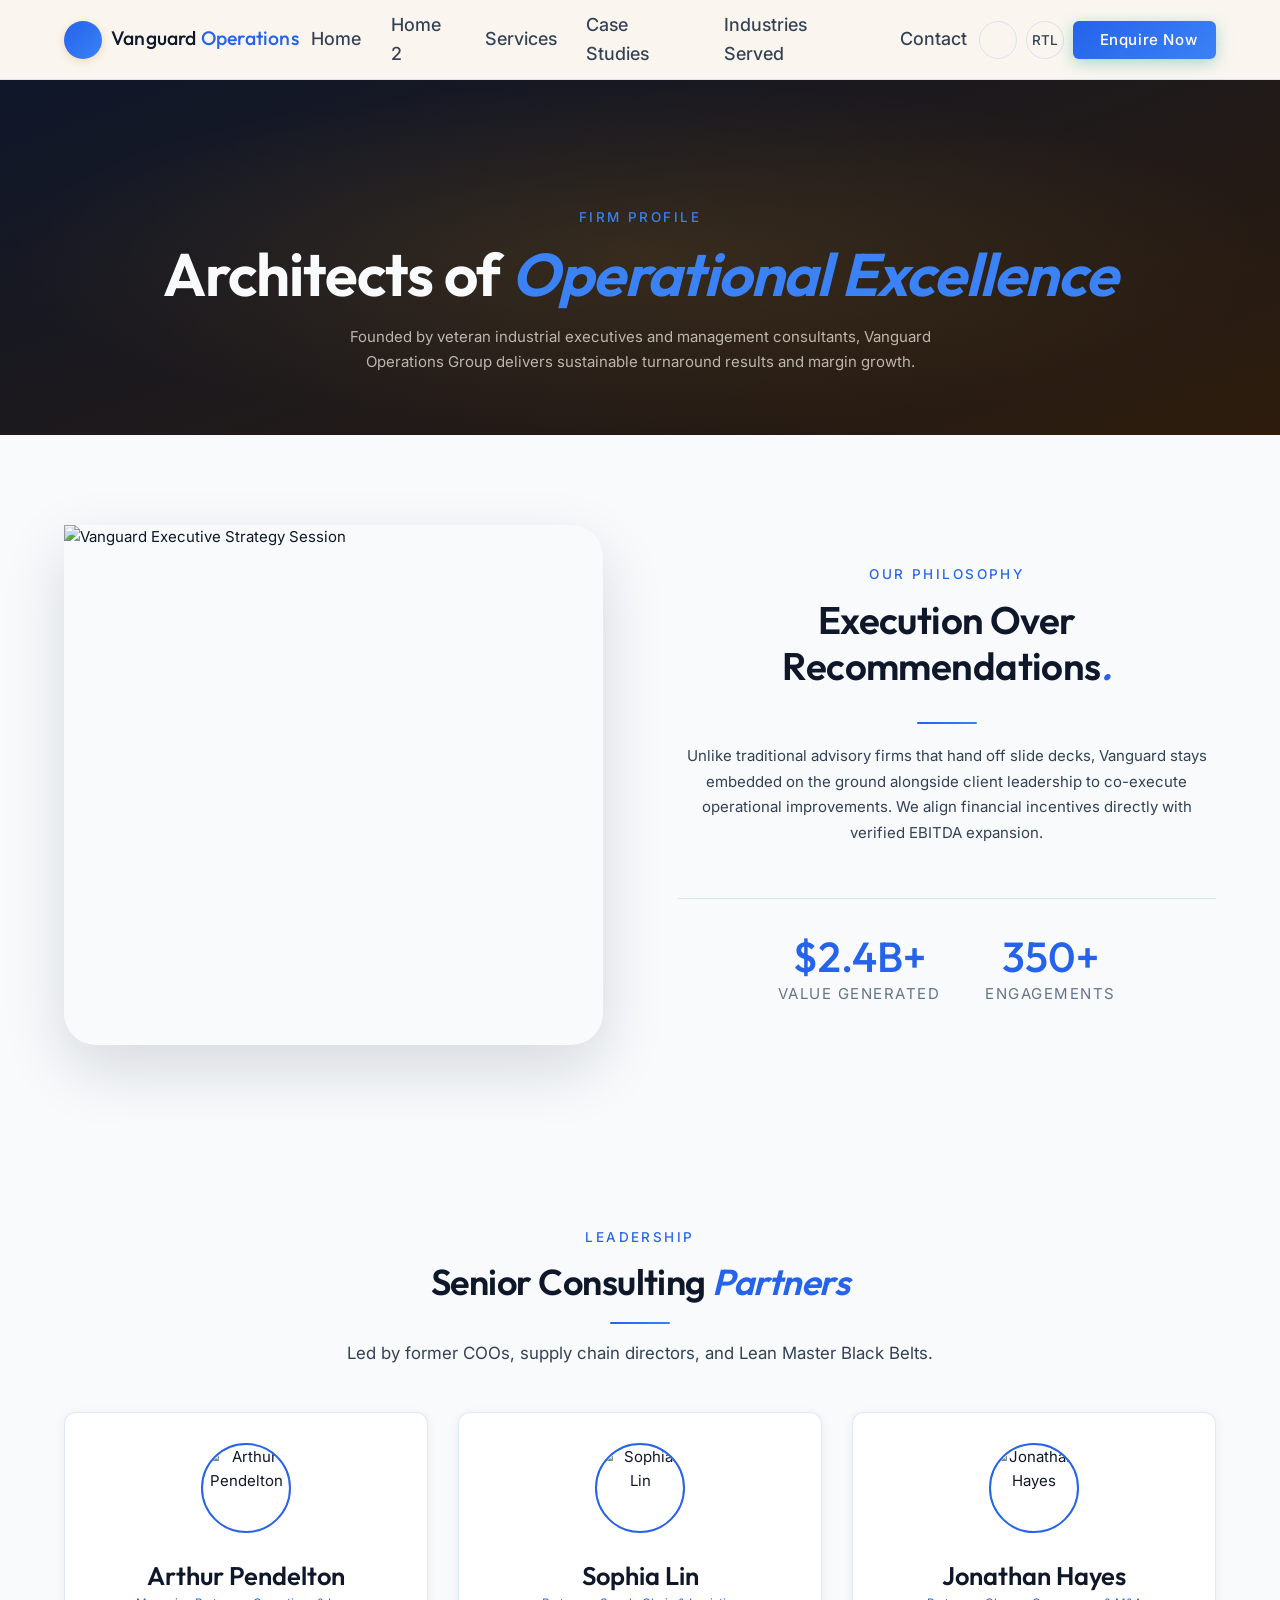
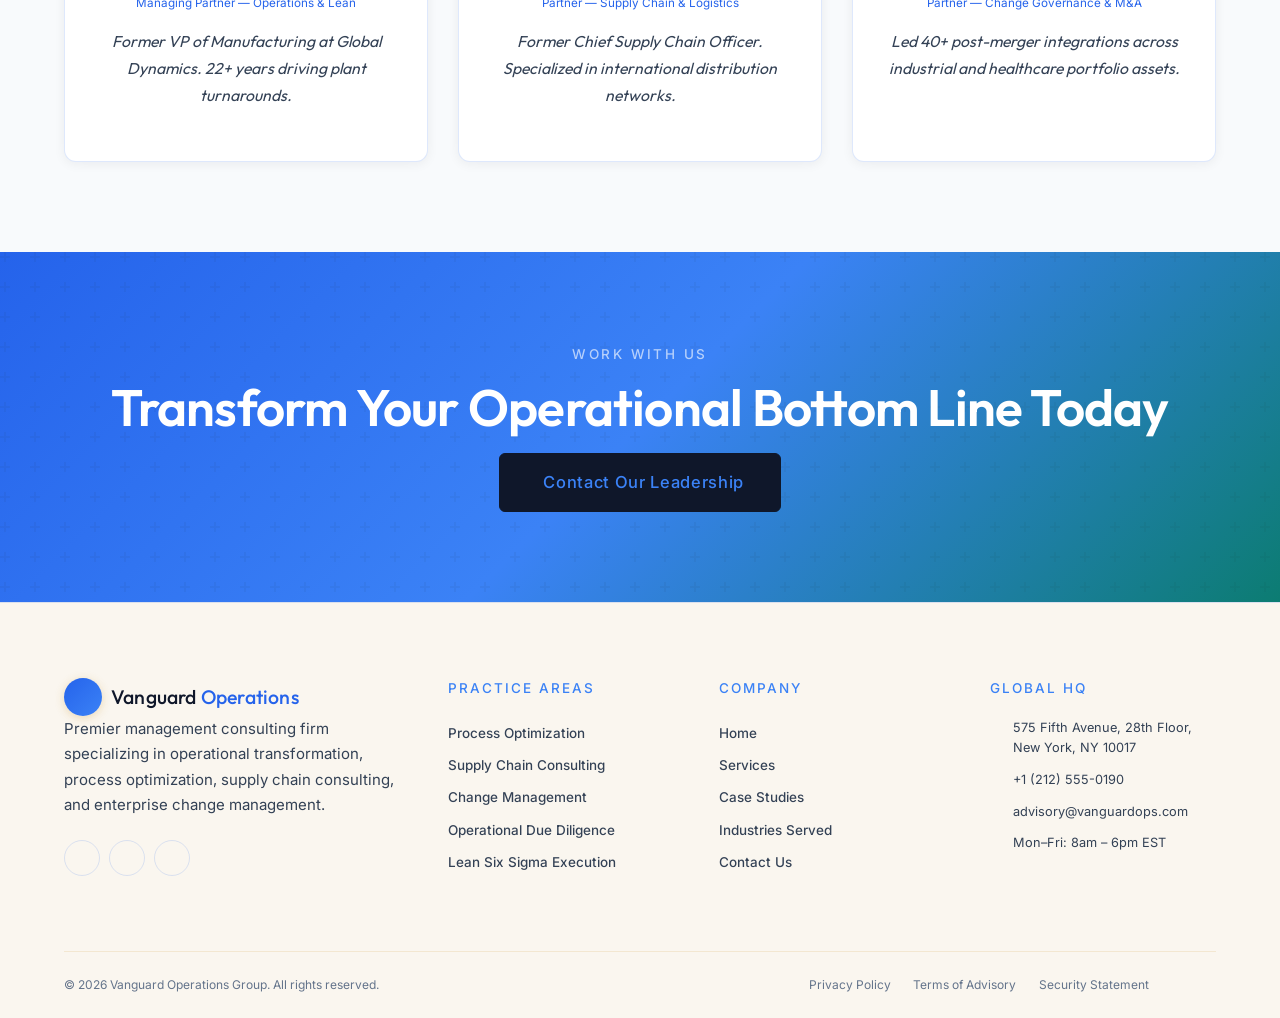
==== pages/about.html @ e8872452 "Initial commit" ====
<!DOCTYPE html>
<html lang="en" data-theme="light" dir="ltr">
<head>
  <meta charset="UTF-8" />
  <meta name="viewport" content="width=device-width, initial-scale=1.0" />
  <title>About Us — Vanguard Operations Group</title>
  <link rel="icon" href="../assets/images/favicon.svg" type="image/svg+xml" />
  <link rel="icon" href="../assets/images/favicon.png" type="image/png" />

  <link rel="apple-touch-icon" href="../assets/images/favicon.png" />
  
  <meta name="description" content="Learn about Vanguard Operations Group, our leadership, transformation methodology, and commitment to operational excellence." />
  <link rel="stylesheet" href="../assets/css/style.css" />
  <link rel="stylesheet" href="../assets/css/dark-mode.css" />
  <link rel="stylesheet" href="../assets/css/rtl.css" />
  <link rel="stylesheet" href="https://cdnjs.cloudflare.com/ajax/libs/remixicon/4.2.0/remixicon.min.css" />
</head>
<body>

<header class="header">
  <div class="header-inner">
    <a href="../index.html" class="brand">
      <div class="brand-logo"><i class="ri-line-chart-line"></i></div>
      <div><span class="brand-name">Vanguard <span>Operations</span></span></div>
    </a>
    <nav class="nav-desktop">
      <a href="../index.html" class="nav-link">Home</a>
      <a href="home2.html" class="nav-link">Home 2</a>
      <a href="services.html" class="nav-link">Services</a>
      <a href="case-studies.html" class="nav-link">Case Studies</a>
      <a href="industries.html" class="nav-link">Industries Served</a>
      <a href="contact.html" class="nav-link">Contact</a>
    </nav>
    <div class="header-actions">
      <button class="icon-btn theme-toggle"><i class="ri-moon-line"></i></button>
      <button class="icon-btn rtl-toggle" aria-label="Toggle RTL" title="Toggle Direction">RTL</button>
      <a href="enquire.html" class="btn btn-primary btn-sm"><i class="ri-mail-send-line"></i> Enquire Now</a>
      <button class="hamburger"><span></span><span></span><span></span></button>
    </div>
  </div>
</header>
<div class="mobile-menu">
  <a href="../index.html" class="mobile-nav-link">Home</a>
  <a href="home2.html" class="mobile-nav-link">Home 2</a>
  <a href="services.html" class="mobile-nav-link">Services</a>
  <a href="case-studies.html" class="mobile-nav-link">Case Studies</a>
  <a href="industries.html" class="mobile-nav-link">Industries Served</a>
  <a href="contact.html" class="mobile-nav-link">Contact</a>
  <div class="mobile-actions">
    <button class="icon-btn theme-toggle" aria-label="Theme"><i class="ri-moon-line"></i></button>
    <button class="icon-btn rtl-toggle" aria-label="RTL">RTL</button>
    <a href="enquire.html" class="btn btn-primary btn-sm"><i class="ri-mail-send-line"></i> Enquire Now</a>
  </div>
</div>

<main>

  <!-- Hero -->
  <section class="page-hero" style="padding-top:calc(var(--header-h) + 3rem)">
    <div class="container">
      <span class="section-label" style="color:var(--gold-light)">Firm Profile</span>
      <h1>Architects of <em style="font-style:italic;color:var(--gold-light)">Operational Excellence</em></h1>
      <p>Founded by veteran industrial executives and management consultants, Vanguard Operations Group delivers sustainable turnaround results and margin growth.</p>
    </div>
  </section>

  <!-- ── SECTION 1: Firm Origin & Mission ── -->
  <section class="section reveal">
    <div class="container">
      <div class="about-grid">
        <div class="about-img-wrap">
          <img src="https://images.unsplash.com/photo-1517245386807-bb43f82c33c4?auto=format&fit=crop&w=1000&q=80"
               alt="Vanguard Executive Strategy Session" class="about-img-main" loading="lazy" />
        </div>
        <div>
          <span class="section-label">Our Philosophy</span>
          <h2 style="font-family:var(--font-display);font-size:clamp(1.8rem,3vw,3rem);margin-bottom:1rem">Execution Over Recommendations<em style="font-style:italic;color:var(--gold)">.</em></h2>
          <div class="divider-gold" style="margin:0 0 1.5rem 0"></div>
          <p style="margin-bottom:1.5rem">
            Unlike traditional advisory firms that hand off slide decks, Vanguard stays embedded on the ground alongside client leadership to co-execute operational improvements. We align financial incentives directly with verified EBITDA expansion.
          </p>
          <div class="hero-stats" style="margin-top:2rem">
            <div>
              <span class="hero-stat-num">$2.4B+</span>
              <span class="hero-stat-label">Value Generated</span>
            </div>
            <div>
              <span class="hero-stat-num">350+</span>
              <span class="hero-stat-label">Engagements</span>
            </div>
          </div>
        </div>
      </div>
    </div>
  </section>

  <!-- ── SECTION 2: Practice Leadership ── -->
  <section class="features-section reveal">
    <div class="container">
      <div class="section-header">
        <span class="section-label">Leadership</span>
        <h2 class="section-title">Senior Consulting <em style="font-style:italic;color:var(--gold)">Partners</em></h2>
        <div class="divider-gold"></div>
        <p class="section-subtitle">Led by former COOs, supply chain directors, and Lean Master Black Belts.</p>
      </div>
      <div class="testimonials-grid">
        <div class="testimonial-card reveal reveal-delay-1">
          <img src="https://images.unsplash.com/photo-1560250097-0b93528c311a?w=200&h=200&fit=crop" alt="Arthur Pendelton" class="testimonial-avatar" style="width:90px;height:90px" />
          <h3 style="margin-top:1rem">Arthur Pendelton</h3>
          <span class="testimonial-role" style="color:var(--gold)">Managing Partner — Operations & Lean</span>
          <p class="testimonial-text" style="margin-top:1rem">Former VP of Manufacturing at Global Dynamics. 22+ years driving plant turnarounds.</p>
        </div>
        <div class="testimonial-card reveal reveal-delay-2">
          <img src="https://images.unsplash.com/photo-1573496359142-b8d87734a5a2?w=200&h=200&fit=crop" alt="Sophia Lin" class="testimonial-avatar" style="width:90px;height:90px" />
          <h3 style="margin-top:1rem">Sophia Lin</h3>
          <span class="testimonial-role" style="color:var(--gold)">Partner — Supply Chain & Logistics</span>
          <p class="testimonial-text" style="margin-top:1rem">Former Chief Supply Chain Officer. Specialized in international distribution networks.</p>
        </div>
        <div class="testimonial-card reveal reveal-delay-3">
          <img src="https://images.unsplash.com/photo-1519085360753-af0119f7cbe7?w=200&h=200&fit=crop" alt="Jonathan Hayes" class="testimonial-avatar" style="width:90px;height:90px" />
          <h3 style="margin-top:1rem">Jonathan Hayes</h3>
          <span class="testimonial-role" style="color:var(--gold)">Partner — Change Governance & M&A</span>
          <p class="testimonial-text" style="margin-top:1rem">Led 40+ post-merger integrations across industrial and healthcare portfolio assets.</p>
        </div>
      </div>
    </div>
  </section>

  <!-- ── SECTION 3: CTA ── -->
  <section class="cta-section reveal">
    <div class="container">
      <span class="section-label" style="opacity:0.8">Work With Us</span>
      <h2>Transform Your Operational Bottom Line Today</h2>
      <div class="cta-btns">
        <a href="contact.html" class="btn btn-dark btn-lg"><i class="ri-mail-send-line"></i> Contact Our Leadership</a>
      </div>
    </div>
  </section>

</main>

<!-- Footer -->
<footer class="footer">
  <div class="container">
    <div class="footer-grid">
      <div class="footer-brand">
        <a href="../index.html" class="brand">
          <div class="brand-logo"><i class="ri-line-chart-line"></i></div>
          <div class="brand-name">Vanguard <span>Operations</span></div>
        </a>
        <p class="footer-desc">Premier management consulting firm specializing in operational transformation, process optimization, supply chain consulting, and enterprise change management.</p>
        <div class="footer-socials">
          <a href="#" class="footer-social" aria-label="LinkedIn"><i class="ri-linkedin-line"></i></a>
          <a href="#" class="footer-social" aria-label="Twitter"><i class="ri-twitter-x-line"></i></a>
          <a href="#" class="footer-social" aria-label="YouTube"><i class="ri-youtube-line"></i></a>
        </div>
      </div>
      <div class="footer-col">
        <div class="footer-title">Practice Areas</div>
        <div class="footer-links">
          <a href="services.html" class="footer-link">Process Optimization</a>
          <a href="services.html" class="footer-link">Supply Chain Consulting</a>
          <a href="services.html" class="footer-link">Change Management</a>
          <a href="services.html" class="footer-link">Operational Due Diligence</a>
          <a href="services.html" class="footer-link">Lean Six Sigma Execution</a>
        </div>
      </div>
      <div class="footer-col">
        <div class="footer-title">Company</div>
        <div class="footer-links">
          <a href="../index.html" class="footer-link">Home</a>
          <a href="services.html" class="footer-link">Services</a>
          <a href="case-studies.html" class="footer-link">Case Studies</a>
          <a href="industries.html" class="footer-link">Industries Served</a>
          <a href="contact.html" class="footer-link">Contact Us</a>
        </div>
      </div>
      <div class="footer-col">
        <div class="footer-title">Global HQ</div>
        <div class="footer-links">
          <div class="footer-contact-item"><i class="ri-map-pin-line"></i><span>575 Fifth Avenue, 28th Floor, New York, NY 10017</span></div>
          <div class="footer-contact-item"><i class="ri-phone-line"></i><span>+1 (212) 555-0190</span></div>
          <div class="footer-contact-item"><i class="ri-mail-line"></i><span>advisory@vanguardops.com</span></div>
          <div class="footer-contact-item"><i class="ri-time-line"></i><span>Mon–Fri: 8am – 6pm EST</span></div>
        </div>
      </div>
    </div>
    <div class="footer-bottom">
      <p>© 2026 Vanguard Operations Group. All rights reserved.</p>
      <div class="footer-bottom-links">
        <a href="#">Privacy Policy</a>
        <a href="#">Terms of Advisory</a>
        <a href="#">Security Statement</a>
      </div>
    </div>
  </div>
</footer>

<script src="../assets/js/main.js"></script>
</body>
</html>
---- assets/css/style.css ----
/* ============================================================
   VANGUARD OPERATIONS GROUP — Executive Operations Stylesheet
   Color Palette: Executive Slate Navy | Corporate Cobalt Blue | Crisp Off-White
   ============================================================ */

@import url('https://fonts.googleapis.com/css2?family=Inter:wght@100..900&family=Outfit:wght@100..900&display=swap');

/* ── CSS Variables ─────────────────────────────────────── */
:root {
  --espresso: #0F172A;
  /* Executive dark slate navy */
  --gold: #2563EB;
  /* Sharp corporate cobalt blue */
  --gold-light: #3B82F6;
  /* Vibrant electric sapphire */
  --gold-pale: #EFF6FF;
  /* Crisp ice blue tint */
  --ivory: #F8FAFC;
  /* Premium executive off-white */
  --ivory-dark: #F1F5F9;
  /* Soft light slate-grey */
  --ivory-mid: #E2E8F0;
  /* Medium slate border tint */
  --text-primary: #0F172A;
  /* Deep executive slate dark */
  --text-secondary: #334155;
  /* Slate charcoal body text */
  --text-muted: #64748B;
  /* Muted slate-grey */
  --bg-primary: #F8FAFC;
  /* Premium crisp light background */
  --bg-secondary: #F1F5F9;
  /* Soft executive light background */
  --bg-card: #FFFFFF;
  --border: rgba(37, 99, 235, 0.15);
  --shadow-sm: 0 2px 12px rgba(15, 23, 42, 0.06);
  --shadow-md: 0 8px 32px rgba(15, 23, 42, 0.10);
  --shadow-lg: 0 24px 64px rgba(15, 23, 42, 0.14);
  --shadow-gold: 0 8px 32px rgba(37, 99, 235, 0.22);
  --radius-sm: 6px;
  --radius-md: 12px;
  --radius-lg: 20px;
  --radius-xl: 32px;
  --font-display: 'Outfit', sans-serif;
  --font-body: 'Inter', sans-serif;
  --font-accent: 'Outfit', sans-serif;
  --transition: all 0.35s cubic-bezier(0.25, 0.46, 0.45, 0.94);
  --transition-fast: all 0.2s ease;
  --header-h: 80px;
  --section-pad: 100px;
  --container: 1280px;
}

/* ── Reset ──────────────────────────────────────────────── */
*,
*::before,
*::after {
  box-sizing: border-box;
  margin: 0;
  padding: 0;
}

html {
  scroll-behavior: smooth;
  font-size: 16px;
}

body {
  font-family: var(--font-body);
  background: var(--bg-primary);
  color: var(--text-primary);
  line-height: 1.6;
  overflow-x: hidden;
  transition: background 0.4s ease, color 0.4s ease;
}

img {
  max-width: 100%;
  height: auto;
  display: block;
}

a {
  text-decoration: none;
  color: inherit;
}

ul {
  list-style: none;
}

button {
  cursor: pointer;
  border: none;
  background: none;
  font-family: var(--font-body);
}

input,
textarea,
select {
  font-family: var(--font-body);
}

/* ── Scrollbar ──────────────────────────────────────────── */
::-webkit-scrollbar {
  width: 6px;
}

::-webkit-scrollbar-track {
  background: var(--bg-secondary);
}

::-webkit-scrollbar-thumb {
  background: var(--gold);
  border-radius: 3px;
}

/* ── Container ──────────────────────────────────────────── */
.container {
  width: 90%;
  max-width: var(--container);
  margin: 0 auto;
}

.container--sm {
  max-width: 860px;
}

.container--xs {
  max-width: 640px;
}

/* ── Typography ─────────────────────────────────────────── */
h1,
h2,
h3,
h4,
h5,
h6 {
  font-family: var(--font-display);
  line-height: 1.2;
  color: var(--text-primary);
}

h1 {
  font-size: clamp(4.5rem, 8vw, 6rem);
  font-weight: 580;
  letter-spacing: -0.02em;
}

h2 {
  font-size: clamp(3rem, 6vw, 4.5rem);
  font-weight: 540;
  letter-spacing: -0.01em;
}

h3 {
  font-size: clamp(2rem, 4vw, 3rem);
  font-weight: 520;
}

h4,
h5,
h6 {
  font-size: clamp(1.5rem, 3vw, 2rem);
  font-weight: 500;
}

p {
  font-size: clamp(0.9rem, 2vw, 1.2rem);
  font-weight: 410;
  color: var(--text-secondary);
  line-height: 1.75;
}

strong,
b {
  font-weight: 500;
}

/* ── Section Headings ───────────────────────────────────── */
.section-label {
  display: inline-block;
  font-family: var(--font-body);
  font-size: clamp(0.9rem, 2vw, 1.2rem);
  font-weight: 480;
  letter-spacing: 0.2em;
  text-transform: uppercase;
  color: var(--gold);
  margin-bottom: 1rem;
}

.section-title {
  font-family: var(--font-display);
  font-weight: inherit;
  color: var(--text-primary);
  margin-bottom: 1.25rem;
  text-align: center;
}

.section-subtitle {
  font-family: var(--font-body);
  color: var(--text-secondary);
  font-size: clamp(1.1rem, 2.5vw, 1.5rem);
  font-weight: 480;
  max-width: 600px;
  margin: 0 auto 3rem;
  text-align: center;
  line-height: 1.8;
}

.section-header {
  text-align: center;
  margin-bottom: 3.5rem;
}

.divider-gold {
  width: 60px;
  height: 2px;
  background: linear-gradient(90deg, var(--gold), var(--gold-light));
  margin: 1.25rem auto;
  border-radius: 2px;
}

/* ── Buttons ─────────────────────────────────────────────── */
.btn {
  display: inline-flex;
  align-items: center;
  justify-content: center;
  gap: 0.5rem;
  padding: 0.85rem 2rem;
  border-radius: var(--radius-sm);
  font-family: var(--font-body);
  font-size: clamp(0.9rem, 2vw, 1.2rem);
  font-weight: 510;
  letter-spacing: 0.04em;
  transition: var(--transition);
  position: relative;
  overflow: hidden;
  white-space: nowrap;
}

.btn::before {
  content: '';
  position: absolute;
  inset: 0;
  background: rgba(255, 255, 255, 0.1);
  opacity: 0;
  transition: var(--transition-fast);
}

.btn:hover::before {
  opacity: 1;
}

.btn-primary {
  background: linear-gradient(135deg, var(--gold), var(--gold-light));
  color: #ffffff;
  box-shadow: 0 4px 16px rgba(13, 148, 136, 0.35);
}

.btn-primary:hover {
  transform: translateY(-2px);
  box-shadow: 0 8px 28px rgba(13, 148, 136, 0.45);
  color: #ffffff;
}

.btn-secondary {
  background: transparent;
  color: var(--text-primary);
  border: 1.5px solid var(--border);
}

.btn-secondary:hover {
  border-color: var(--gold);
  color: var(--gold);
  transform: translateY(-2px);
  background: rgba(200, 146, 42, 0.06);
}

.btn-outline-white {
  background: transparent;
  color: #fff;
  border: 1.5px solid rgba(255, 255, 255, 0.5);
}

.btn-outline-white:hover {
  background: rgba(255, 255, 255, 0.12);
  border-color: #fff;
  transform: translateY(-2px);
}

.btn-dark {
  background: var(--espresso);
  color: var(--gold-light);
  border: 1.5px solid var(--espresso);
}

.btn-dark:hover {
  background: #2d1c0c;
  transform: translateY(-2px);
  box-shadow: var(--shadow-md);
}

.btn-sm {
  padding: 0.6rem 1.4rem;
  font-size: 0.9rem;
}

.btn-lg {
  padding: 1.1rem 2.6rem;
  font-size: 1rem;
}

.btn i {
  font-size: 0.95em;
}

/* ── Cards ───────────────────────────────────────────────── */
.card {
  background: var(--bg-card);
  border-radius: var(--radius-md);
  border: 1px solid var(--border);
  overflow: hidden;
  transition: var(--transition);
  text-align: center;
}

.card:hover {
  transform: translateY(-6px);
  box-shadow: var(--shadow-lg);
  border-color: rgba(200, 146, 42, 0.4);
}

.card-body {
  padding: 2rem;
}

.card-img {
  width: 100%;
  height: 220px;
  object-fit: cover;
  transition: var(--transition);
}

.card:hover .card-img {
  transform: scale(1.03);
}

.card-img-wrap {
  overflow: hidden;
}

/* ── Header / Navigation ────────────────────────────────── */
.header {
  position: fixed;
  top: 0;
  left: 0;
  right: 0;
  height: var(--header-h);
  z-index: 1000;
  background: rgba(250, 246, 238, 0.92);
  backdrop-filter: blur(16px);
  -webkit-backdrop-filter: blur(16px);
  border-bottom: 1px solid var(--border);
  transition: var(--transition);
}

.header.scrolled {
  box-shadow: var(--shadow-md);
  background: rgba(250, 246, 238, 0.97);
}

.header-inner {
  display: flex;
  align-items: center;
  justify-content: space-between;
  height: 100%;
  width: 90%;
  max-width: var(--container);
  margin: 0 auto;
}

/* Brand */
.brand {
  display: flex;
  align-items: center;
  gap: 0.6rem;
  text-decoration: none;
  flex-shrink: 0;
}

.brand-logo {
  width: 38px;
  height: 38px;
  background: linear-gradient(135deg, var(--gold), var(--gold-light));
  border-radius: 50%;
  display: flex;
  align-items: center;
  justify-content: center;
  font-size: 1.1rem;
  color: var(--espresso);
  font-weight: 500;
  box-shadow: 0 2px 10px rgba(200, 146, 42, 0.3);
  transition: var(--transition);
}

.brand:hover .brand-logo {
  transform: rotate(10deg) scale(1.05);
}

.brand-name {
  font-family: var(--font-display);
  font-size: 1.3rem;
  font-weight: 500;
  color: var(--text-primary);
  letter-spacing: 0.01em;
  line-height: 1.1;
}

.brand-name span {
  color: var(--gold);
}

.brand-tagline {
  font-family: var(--font-body);
  font-size: 0.6rem;
  letter-spacing: 0.12em;
  text-transform: uppercase;
  color: var(--text-muted);
  display: block;
}

/* Desktop Nav */
.nav-desktop {
  display: none;
  align-items: center;
  gap: 0.25rem;
}

.nav-link {
  font-family: var(--font-body);
  font-size: clamp(0.9rem, 2vw, 1.2rem);
  font-weight: 480;
  color: var(--text-secondary);
  padding: 0.5rem 0.85rem;
  border-radius: var(--radius-sm);
  transition: var(--transition-fast);
  position: relative;
}

.nav-link::after {
  content: '';
  position: absolute;
  bottom: 2px;
  left: 50%;
  right: 50%;
  height: 1.5px;
  background: var(--gold);
  transition: var(--transition-fast);
  border-radius: 2px;
}

.nav-link:hover {
  color: var(--gold);
}

.nav-link:hover::after,
.nav-link.active::after {
  left: 0.85rem;
  right: 0.85rem;
}

.nav-link.active {
  color: var(--gold);
}

/* Header Actions */
.header-actions {
  display: flex;
  align-items: center;
  gap: 0.6rem;
}

.icon-btn {
  width: 38px;
  height: 38px;
  border-radius: 50%;
  display: flex;
  align-items: center;
  justify-content: center;
  font-size: 0.9rem;
  color: var(--text-secondary);
  border: 1px solid var(--border);
  background: transparent;
  transition: var(--transition-fast);
  font-weight: 500;
}

.header-actions .icon-btn,
.header-actions .btn {
  display: none;
}

.header-actions .btn-sm {
  height: 38px;
  padding: 0 1.25rem;
  box-sizing: border-box;
}

@media (min-width: 1024px) {

  .header-actions .icon-btn,
  .header-actions .btn {
    display: inline-flex;
    align-items: center;
    justify-content: center;
    height: 38px;
  }
}

.icon-btn:hover {
  color: var(--gold);
  border-color: var(--gold);
  background: rgba(200, 146, 42, 0.06);
  transform: scale(1.05);
}

/* Hamburger */
.hamburger {
  display: flex;
  flex-direction: column;
  justify-content: space-between;
  width: 28px;
  height: 20px;
  cursor: pointer;
  padding: 0;
  background: transparent;
  border: none;
  z-index: 2000;
  position: relative;
  flex-shrink: 0;
}

.hamburger span {
  display: block;
  width: 100%;
  height: 3px;
  background-color: var(--text-primary);
  border-radius: 4px;
  transition: var(--transition);
}

.hamburger.open span:nth-child(1) {
  transform: translateY(8px) rotate(45deg);
}

.hamburger.open span:nth-child(2) {
  opacity: 0;
}

.hamburger.open span:nth-child(3) {
  transform: translateY(-8px) rotate(-45deg);
}

/* Mobile Menu */
.mobile-menu {
  position: fixed;
  top: var(--header-h);
  left: 0;
  right: 0;
  background: var(--bg-primary);
  border-bottom: 1px solid var(--border);
  padding: 1.5rem;
  z-index: 999;
  transform: translateY(-110%);
  opacity: 0;
  transition: var(--transition);
  box-shadow: var(--shadow-lg);
}

.mobile-menu.open {
  transform: translateY(0);
  opacity: 1;
}

.mobile-nav-link {
  display: block;
  padding: 1rem;
  font-family: var(--font-body);
  font-size: 1.05rem;
  font-weight: 500;
  color: var(--text-secondary);
  border-radius: var(--radius-sm);
  transition: var(--transition-fast);
  border-bottom: 1px solid var(--border);
  text-align: center;
}

.mobile-nav-link:hover {
  color: var(--gold);
  background: rgba(200, 146, 42, 0.06);
}

.mobile-nav-link.active {
  color: var(--gold) !important;
  background: rgba(200, 146, 42, 0.08) !important;
  font-weight: 500;
}

.mobile-nav-link:last-child {
  border-bottom: none;
}

.mobile-actions {
  display: flex;
  flex-wrap: wrap;
  align-items: center;
  justify-content: center;
  gap: 1.25rem;
  padding-top: 2rem;
  margin-top: 1rem;
  border-top: 1px solid var(--border);
}

.mobile-actions .btn {
  width: 100%;
  justify-content: center;
}

/* Desktop only: show at 1024+ */
@media (min-width: 1024px) {
  .nav-desktop {
    display: flex;
  }

  .hamburger {
    display: none;
  }

  .mobile-menu {
    display: none !important;
  }
}

/* ── Main Content Offset ────────────────────────────────── */
main {
  padding-top: var(--header-h);
}

/* ── Hero Section ───────────────────────────────────────── */
.hero {
  min-height: calc(100vh - var(--header-h));
  display: grid;
  grid-template-columns: 0.8fr 1.2fr;
  /* Increased image side width */
  align-items: center;
  gap: 4rem;
  padding: 5rem 0;
  position: relative;
  overflow: hidden;
}

.hero::before {
  content: '';
  position: absolute;
  top: -30%;
  right: -10%;
  width: 70vw;
  height: 70vw;
  max-width: 900px;
  max-height: 900px;
  border-radius: 50%;
  background: radial-gradient(circle, rgba(200, 146, 42, 0.1) 0%, transparent 70%);
  pointer-events: none;
}

.hero-content {
  animation: fadeInUp 0.9s ease both;
  display: flex;
  flex-direction: column;
  align-items: center;
  text-align: center;
}

.hero-eyebrow {
  display: inline-flex;
  align-items: center;
  justify-content: center;
  gap: 1rem;
  font-size: clamp(0.9rem, 2vw, 1.2rem);
  font-weight: 480;
  letter-spacing: 0.2em;
  text-transform: uppercase;
  color: var(--gold);
  margin-bottom: 1.5rem;
}

.hero-eyebrow::before,
.hero-eyebrow::after {
  content: '';
  display: block;
  width: 40px;
  height: 1.5px;
  background: var(--gold);
}

.hero h1 {
  font-family: var(--font-display);
  font-size: clamp(4.5rem, 8vw, 6rem);
  font-weight: 580;
  margin-bottom: 1.5rem;
  color: var(--text-primary);
}

.hero h1 em {
  font-style: italic;
  color: var(--gold);
  font-weight: 500;
}

.hero-desc {
  font-size: 1.05rem;
  color: var(--text-secondary);
  margin-bottom: 2.5rem;
  max-width: 540px;
  margin-left: auto;
  margin-right: auto;
  line-height: 1.8;
}

.hero-ctas {
  display: grid;
  grid-auto-flow: column;
  grid-auto-columns: 1fr;
  gap: 1.25rem;
  justify-content: center;
  max-width: max-content;
  margin: 0 auto;
}

.hero-ctas .btn {
  justify-content: center;
  white-space: nowrap;
}

@media (max-width: 550px) {
  .hero-ctas {
    grid-auto-flow: row;
    grid-auto-columns: unset;
    grid-template-columns: 1fr;
    width: 100%;
    max-width: 280px;
    margin: 0 auto;
  }
}

.hero-stats {
  display: flex;
  gap: 3rem;
  margin-top: 3rem;
  padding-top: 2.5rem;
  border-top: 1px solid var(--border);
  justify-content: center;
  width: 100%;
}

.hero-stat-num {
  font-family: var(--font-display);
  font-size: clamp(2rem, 4vw, 3rem);
  font-weight: 520;
  color: var(--gold);
  line-height: 1;
  display: block;
}

.hero-stat-label {
  font-size: clamp(0.75rem, 1.5vw, 1rem);
  font-weight: 400;
  letter-spacing: 0.1em;
  text-transform: uppercase;
  color: var(--text-muted);
  display: block;
  margin-top: 0.25rem;
}

.hero-visual {
  position: relative;
  animation: fadeInRight 0.9s ease 0.2s both;
}

.hero-img-main {
  width: 100%;
  height: 580px;
  object-fit: cover;
  border-radius: var(--radius-xl) var(--radius-xl) var(--radius-xl) 0;
  box-shadow: var(--shadow-lg);
}

.hero-badge {
  position: absolute;
  bottom: 2.5rem;
  left: -2rem;
  background: var(--bg-card);
  border: 1px solid var(--border);
  border-radius: var(--radius-md);
  padding: 1rem 1.5rem;
  box-shadow: var(--shadow-md);
  display: flex;
  align-items: center;
  gap: 1rem;
  animation: floatY 4s ease-in-out infinite;
}

.hero-badge-icon {
  width: 44px;
  height: 44px;
  background: linear-gradient(135deg, var(--gold), var(--gold-light));
  border-radius: 50%;
  display: flex;
  align-items: center;
  justify-content: center;
  font-size: 1.2rem;
  color: var(--espresso);
}

.hero-badge-text strong {
  display: block;
  font-family: var(--font-display);
  font-size: 1rem;
  color: var(--text-primary);
}

.hero-badge-text span {
  font-size: 0.75rem;
  color: var(--text-muted);
}

.hero-dot {
  position: absolute;
  top: 2rem;
  right: -1rem;
  width: 80px;
  height: 80px;
  border: 2px dashed rgba(200, 146, 42, 0.3);
  border-radius: 50%;
  animation: rotateSlow 12s linear infinite;
}

@media (max-width: 1024px) {
  .hero {
    grid-template-columns: 1fr;
    text-align: center;
    padding: 3rem 0;
    min-height: auto;
  }

  .hero-content {
    order: 1;
  }

  .hero-visual {
    order: 2;
  }

  .hero-desc {
    margin: 0 auto 2rem;
  }

  .hero-ctas {
    justify-content: center;
  }

  .hero-stats {
    justify-content: center;
  }

  .hero-img-main {
    height: 520px;
    border-radius: var(--radius-xl);
  }

  .hero-badge {
    display: none;
  }
}

/* ── Marquee Strip ──────────────────────────────────────── */
.marquee-strip {
  background: var(--espresso);
  padding: 1rem 0;
  overflow: hidden;
}

.marquee-track {
  display: flex;
  gap: 3rem;
  animation: marquee 30s linear infinite;
  width: max-content;
}

.marquee-item {
  display: flex;
  align-items: center;
  gap: 0.75rem;
  color: var(--gold-pale);
  font-size: 0.9rem;
  font-weight: 500;
  letter-spacing: 0.1em;
  text-transform: uppercase;
  white-space: nowrap;
}

.marquee-item i {
  color: var(--gold);
  font-size: 0.7rem;
}

/* ── About Section ──────────────────────────────────────── */
.about-section {
  padding: var(--section-pad) 0;
}

.about-grid {
  display: grid;
  grid-template-columns: 1fr 1fr;
  gap: 5rem;
  align-items: center;
}

.about-img-wrap {
  position: relative;
}

.about-img-main {
  width: 100%;
  height: 520px;
  object-fit: cover;
  border-radius: 0 var(--radius-xl) var(--radius-xl) var(--radius-xl);
  box-shadow: var(--shadow-lg);
}

.about-img-accent {
  position: absolute;
  bottom: -2rem;
  right: -2rem;
  width: 180px;
  height: 180px;
  object-fit: cover;
  border-radius: var(--radius-md);
  border: 4px solid var(--bg-primary);
  box-shadow: var(--shadow-md);
}

.about-floater {
  position: absolute;
  top: 2rem;
  right: -1.5rem;
  background: linear-gradient(135deg, var(--gold), var(--gold-light));
  color: var(--espresso);
  padding: 1rem 1.5rem;
  border-radius: var(--radius-md);
  font-family: var(--font-display);
  font-size: 1.5rem;
  font-weight: 500;
  box-shadow: var(--shadow-gold);
  text-align: center;
  line-height: 1.1;
}

.about-floater small {
  display: block;
  font-family: var(--font-body);
  font-size: 0.75rem;
  letter-spacing: 0.1em;
  text-transform: uppercase;
  font-weight: 400;
}

.about-features {
  display: grid;
  grid-template-columns: 1fr 1fr;
  gap: 1.25rem;
  margin-top: 2.5rem;
}

.about-feature-item {
  display: flex;
  align-items: flex-start;
  gap: 0.75rem;
}

.about-feature-icon {
  width: 36px;
  height: 36px;
  background: rgba(200, 146, 42, 0.1);
  border-radius: 8px;
  display: flex;
  align-items: center;
  justify-content: center;
  color: var(--gold);
  font-size: 1rem;
  flex-shrink: 0;
  margin-top: 2px;
}

.about-feature-text strong {
  display: block;
  font-size: 0.88rem;
  color: var(--text-primary);
  font-weight: 500;
  margin-bottom: 0.2rem;
}

.about-feature-text span {
  font-size: 0.8rem;
  color: var(--text-muted);
}

/* Internal centering for desktop columns */
@media (min-width: 1024px) {
  .about-grid>div:last-child {
    text-align: center;
    display: flex;
    flex-direction: column;
    align-items: center;
  }

  .about-grid .divider-gold {
    margin: 1.25rem auto !important;
  }

  .about-grid .section-title {
    text-align: center !important;
  }
}

@media (max-width: 1023px) {
  .about-grid {
    grid-template-columns: 1fr;
    gap: 3rem;
    text-align: center;
  }

  .about-grid>div:last-child {
    display: flex;
    flex-direction: column;
    align-items: center;
  }

  .about-grid .section-title {
    text-align: center !important;
  }

  .about-grid .divider-gold {
    margin: 1.25rem auto !important;
  }

  .about-img-main {
    height: 300px;
    border-radius: var(--radius-xl);
  }

  .about-img-accent,
  .about-floater {
    display: none;
  }
}

@media (max-width: 768px) {
  .about-img-main {
    height: 400px;
  }
}

@media (max-width: 480px) {
  .about-img-main {
    height: 280px;
  }
}

/* ── Products / Cards Grid ──────────────────────────────── */
.products-section {
  padding: var(--section-pad) 0;
  background: var(--bg-secondary);
}

.products-grid {
  display: grid;
  grid-template-columns: repeat(3, 1fr);
  gap: 2rem;
}

.product-card {
  background: var(--bg-card);
  border-radius: var(--radius-md);
  overflow: hidden;
  border: 1px solid var(--border);
  transition: var(--transition);
  text-align: center;
  display: flex;
  flex-direction: column;
  height: 100%;
}

.product-card:hover {
  transform: translateY(-8px);
  box-shadow: var(--shadow-lg);
  border-color: rgba(200, 146, 42, 0.4);
}

.product-card-img-wrap {
  overflow: hidden;
  position: relative;
}

.product-card-img {
  width: 100%;
  height: 240px;
  object-fit: cover;
  transition: var(--transition);
}

.product-card:hover .product-card-img {
  transform: scale(1.06);
}

.product-badge {
  position: absolute;
  top: 1rem;
  left: 1rem;
  background: var(--gold);
  color: var(--espresso);
  font-size: 0.75rem;
  font-weight: 400;
  letter-spacing: 0.08em;
  text-transform: uppercase;
  padding: 0.3rem 0.75rem;
  border-radius: 20px;
}

.product-card-body {
  padding: 1.75rem;
  display: flex;
  flex-direction: column;
  flex-grow: 1;
}

.product-card-body .shop-tag {
  align-self: center;
}

.product-card-body h3 {
  font-family: var(--font-display);
  font-size: 2rem;
  font-weight: 520;
  margin-bottom: 0.5rem;
  text-align: center;
  min-height: 2.6em;
  display: flex;
  align-items: center;
  justify-content: center;
}

.product-card-body p {
  font-size: 0.9rem;
  margin-bottom: 1.25rem;
  text-align: center;
  color: var(--text-muted);
  flex-grow: 1;
}

.product-price {
  display: flex;
  align-items: center;
  justify-content: center;
  gap: 0.5rem;
  margin-bottom: 1.25rem;
}

.product-price-main {
  font-family: var(--font-display);
  font-size: 1.5rem;
  font-weight: 500;
  color: var(--gold);
}

.product-price-unit {
  font-size: 0.8rem;
  font-weight: 400;
  color: var(--text-muted);
}

@media (max-width: 900px) {
  .products-grid {
    grid-template-columns: 1fr 1fr;
  }

  /* Center the 3rd card at 768px range */
  .products-grid .product-card:nth-child(3) {
    grid-column: 1 / -1;
    justify-self: center;
    max-width: calc(50% - 1rem);
    /* Matches the size of the 2nd card in a 2-col grid */
  }
}

@media (max-width: 600px) {
  .products-grid {
    grid-template-columns: 1fr;
  }

  .products-grid .product-card:nth-child(3) {
    max-width: 100%;
  }
}

/* ── Features / Why Us ──────────────────────────────────── */
.features-section {
  padding: var(--section-pad) 0;
}

.features-grid {
  display: grid;
  grid-template-columns: repeat(3, 1fr);
  gap: 2rem;
}

.feature-card {
  background: var(--bg-card);
  border: 1px solid var(--border);
  border-radius: var(--radius-md);
  padding: 2.5rem 2rem;
  text-align: center;
  transition: var(--transition);
  position: relative;
  overflow: hidden;
  display: flex;
  flex-direction: column;
  height: 100%;
}

.feature-card::before {
  content: '';
  position: absolute;
  bottom: 0;
  left: 0;
  right: 0;
  height: 3px;
  background: linear-gradient(90deg, var(--gold), var(--gold-light));
  transform: scaleX(0);
  transition: var(--transition);
  transform-origin: left;
}

.feature-card:hover::before {
  transform: scaleX(1);
}

.feature-card:hover {
  transform: translateY(-6px);
  box-shadow: var(--shadow-lg);
}

.feature-img-wrap {
  width: 100%;
  height: 160px;
  overflow: hidden;
  border-radius: var(--radius-md);
  margin-bottom: 1.5rem;
  background: var(--bg-secondary);
}

.feature-img {
  width: 100%;
  height: 100%;
  object-fit: cover;
  transition: var(--transition);
}

.feature-card:hover .feature-img {
  transform: scale(1.08);
}

.feature-card h3 {
  font-size: 2rem;
  font-weight: 520;
  margin-bottom: 0.75rem;
  text-align: center;
  min-height: 2.6em;
  display: flex;
  align-items: center;
  justify-content: center;
}

.feature-card p {
  font-size: 0.9rem;
  text-align: center;
  flex-grow: 1;
}

@media (max-width: 1024px) {
  .features-grid {
    grid-template-columns: repeat(2, 1fr);
    gap: 2rem;
  }

  /* Center the 3rd card at 768px-1024px range for sections with only 3 cards (like Recognition) */
  .features-grid .feature-card:nth-child(3):last-child {
    grid-column: 1 / -1;
    justify-self: center;
    max-width: calc(50% - 1rem);
  }
}

@media (max-width: 768px) {
  #features .features-grid {
    grid-template-columns: repeat(2, 1fr);
  }
}

@media (max-width: 550px) {
  .features-grid {
    grid-template-columns: 1fr;
  }

  .features-grid .feature-card:nth-child(3):last-child {
    max-width: 100%;
  }

  /* Home Page specific: 2 columns on mobile as requested */
  #features .features-grid {
    grid-template-columns: repeat(2, 1fr);
    gap: 1rem;
  }

  @media (max-width: 480px) {
    #features .features-grid {
      grid-template-columns: 1fr;
    }
  }

  #features .feature-card {
    padding: 1.5rem 1rem;
  }

  #features .feature-card h3 {
    font-size: 0.95rem;
  }

  #features .feature-card p {
    font-size: 0.8rem;
  }

  #features .feature-img-wrap {
    height: 120px;
  }
}

/* ── Testimonials ───────────────────────────────────────── */
.testimonials-section {
  padding: var(--section-pad) 0;
  background: var(--bg-primary);
  position: relative;
  overflow: hidden;
}

.testimonials-section::before {
  content: '';
  position: absolute;
  top: -50%;
  left: -20%;
  width: 80vw;
  height: 80vw;
  border-radius: 50%;
  background: radial-gradient(circle, rgba(200, 146, 42, 0.07) 0%, transparent 70%);
  pointer-events: none;
}

.testimonials-section .section-title {
  color: var(--text-primary);
}

.testimonials-section .section-subtitle {
  color: var(--text-secondary);
}

.testimonials-section .section-label {
  color: var(--gold);
}

.testimonials-grid {
  display: grid;
  grid-template-columns: repeat(3, 1fr);
  gap: 2rem;
}

.testimonial-card {
  background: var(--bg-card);
  border: 1px solid var(--border);
  border-radius: var(--radius-md);
  padding: 2rem;
  text-align: center;
  transition: var(--transition);
  box-shadow: var(--shadow-sm);
  display: flex;
  flex-direction: column;
  height: 100%;
}

.testimonial-card:hover {
  background: var(--bg-card);
  border-color: var(--gold);
  transform: translateY(-4px);
  box-shadow: var(--shadow-md);
}

.testimonial-stars {
  color: var(--gold);
  margin-bottom: 1rem;
  letter-spacing: 0.15em;
}

.testimonial-text {
  font-family: var(--font-display);
  font-style: italic;
  font-size: 1.05rem;
  color: var(--text-secondary);
  line-height: 1.7;
  margin-bottom: 1.5rem;
  flex-grow: 1;
}

.testimonial-avatar {
  width: 48px;
  height: 48px;
  border-radius: 50%;
  object-fit: cover;
  border: 2px solid var(--gold);
  margin: 0 auto 0.75rem;
}

.testimonial-name {
  font-family: var(--font-body);
  font-size: 0.9rem;
  font-weight: 500;
  color: var(--text-primary);
  display: block;
}

.testimonial-role {
  font-size: 0.78rem;
  font-weight: 400;
  color: var(--gold-light);
  display: block;
  margin-top: 0.2rem;
}

@media (max-width: 900px) {
  .testimonials-grid {
    grid-template-columns: 1fr 1fr;
    gap: 1.5rem;
  }

  .testimonial-card:nth-child(3) {
    grid-column: 1 / -1;
    justify-self: center;
    max-width: calc(50% - 1rem);
  }
}

@media (max-width: 600px) {
  .testimonials-grid {
    grid-template-columns: 1fr;
  }

  .testimonial-card:nth-child(3) {
    max-width: 100%;
  }
}

/* ── CTA Banner ─────────────────────────────────────────── */
.cta-section {
  padding: 6rem 0;
  background: linear-gradient(135deg, var(--gold) 0%, var(--gold-light) 50%, #0c7c72 100%);
  position: relative;
  overflow: hidden;
  text-align: center;
}

.cta-section::before {
  content: '';
  position: absolute;
  inset: 0;
  background: url("data:image/svg+xml,%3Csvg width='60' height='60' viewBox='0 0 60 60' xmlns='http://www.w3.org/2000/svg'%3E%3Cg fill='none' fill-rule='evenodd'%3E%3Cg fill='%230A292D' fill-opacity='0.05'%3E%3Cpath d='M36 34v-4h-2v4h-4v2h4v4h2v-4h4v-2h-4zm0-30V0h-2v4h-4v2h4v4h2V6h4V4h-4zM6 34v-4H4v4H0v2h4v4h2v-4h4v-2H6zM6 4V0H4v4H0v2h4v4h2V6h4V4H6z'/%3E%3C/g%3E%3C/g%3E%3C/svg%3E");
}

.cta-section .container {
  position: relative;
  z-index: 1;
}

.cta-section h2 {
  font-family: var(--font-display);
  font-size: clamp(2rem, 4vw, 3.5rem);
  color: #FFFFFF;
  /* High-contrast white text on teal */
  margin-bottom: 1rem;
}

.cta-section p {
  color: rgba(255, 255, 255, 0.9);
  /* High-contrast white text on teal */
  max-width: 500px;
  margin: 0 auto 2.5rem;
}

.cta-section .section-label {
  color: rgba(255, 255, 255, 0.8) !important;
}

.cta-btns {
  display: grid;
  grid-auto-flow: column;
  grid-auto-columns: 1fr;
  gap: 1.25rem;
  justify-content: center;
  max-width: max-content;
  margin: 0 auto;
}

.cta-btns .btn {
  justify-content: center;
}

@media (max-width: 550px) {
  .cta-btns {
    grid-auto-flow: row;
    grid-auto-columns: unset;
    grid-template-columns: 1fr;
    width: 100%;
    max-width: 280px;
    margin: 0 auto;
  }
}

/* ── Blog Section ───────────────────────────────────────── */
.blog-section {
  padding: var(--section-pad) 0;
  background: var(--bg-secondary);
}

.blog-grid {
  display: grid;
  grid-template-columns: repeat(3, 1fr);
  gap: 2rem;
}

.blog-card {
  background: var(--bg-card);
  border-radius: var(--radius-md);
  overflow: hidden;
  border: 1px solid var(--border);
  transition: var(--transition);
  display: flex;
  flex-direction: column;
  height: 100%;
}

.blog-card:hover {
  transform: translateY(-6px);
  box-shadow: var(--shadow-lg);
}

.blog-card-img {
  width: 100%;
  height: 220px;
  object-fit: cover;
  transition: var(--transition);
}

.blog-card:hover .blog-card-img {
  transform: scale(1.04);
}

.blog-card-img-wrap {
  overflow: hidden;
}

.blog-card-body {
  padding: 1.5rem;
  text-align: center;
  display: flex;
  flex-direction: column;
  flex-grow: 1;
}

.blog-meta {
  display: flex;
  gap: 0.75rem;
  font-size: 0.75rem;
  color: var(--text-muted);
  margin-bottom: 0.75rem;
  justify-content: center;
  align-items: center;
  white-space: nowrap;
  flex-wrap: nowrap;
}

.blog-meta i {
  color: var(--gold);
  font-size: 0.7rem;
}

.blog-tag {
  background: rgba(200, 146, 42, 0.12);
  color: var(--gold);
  padding: 0.2rem 0.6rem;
  border-radius: 20px;
  font-size: 0.75rem;
  font-weight: 400;
}

.blog-card-body h3 {
  font-family: var(--font-display);
  font-size: 2rem;
  font-weight: 520;
  margin-bottom: 0.6rem;
  text-align: center;
  line-height: 1.3;
  min-height: 2.6em;
  display: flex;
  align-items: center;
  justify-content: center;
}

.blog-card-body p {
  font-size: 0.9rem;
  margin-bottom: 1rem;
  text-align: center;
  flex-grow: 1;
}

.blog-read-more {
  display: inline-flex;
  align-items: center;
  gap: 0.4rem;
  font-size: 0.9rem;
  font-weight: 500;
  color: var(--gold);
  transition: var(--transition-fast);
}

.blog-read-more:hover {
  gap: 0.7rem;
}

@media (max-width: 1024px) {
  .blog-grid {
    grid-template-columns: 1fr 1fr;
  }
}

@media (max-width: 550px) {
  .blog-grid {
    grid-template-columns: 1fr;
  }
}

/* ── Brewing Guide (Home2) ──────────────────────────────── */
.brewing-section {
  padding: var(--section-pad) 0;
  background: var(--bg-primary);
}

.brewing-steps {
  display: grid;
  grid-template-columns: repeat(3, 1fr);
  gap: 2.5rem;
  margin-top: 3.5rem;
  position: relative;
}

/* Remove line behind it */
.brewing-steps::before {
  display: none !important;
}

.brewing-step {
  background: var(--bg-card);
  border: 1px solid var(--border);
  border-radius: var(--radius-lg);
  padding: 2.5rem 2rem 2rem;
  text-align: center;
  position: relative;
  transition: var(--transition);
  box-shadow: var(--shadow-sm);
  display: flex;
  flex-direction: column;
  align-items: center;
  z-index: 1;
  height: 100%;
}

.brewing-step:hover {
  transform: translateY(-6px);
  border-color: var(--gold);
  box-shadow: var(--shadow-lg);
}

.brewing-step-num {
  position: absolute;
  top: -24px;
  background: linear-gradient(135deg, var(--gold), var(--gold-light));
  color: var(--espresso);
  width: 48px;
  height: 48px;
  border-radius: 50%;
  display: flex;
  align-items: center;
  justify-content: center;
  font-family: var(--font-display);
  font-size: 1.2rem;
  font-weight: 520;
  box-shadow: var(--shadow-gold);
  z-index: 2;
}

.brewing-step-img-wrap {
  width: 100%;
  height: 180px;
  overflow: hidden;
  border-radius: var(--radius-md);
  margin-bottom: 1.5rem;
  position: relative;
}

.brewing-step-img {
  width: 100%;
  height: 100%;
  object-fit: cover;
  transition: var(--transition);
}

.brewing-step:hover .brewing-step-img {
  transform: scale(1.06);
}

.brewing-step-content {
  display: flex;
  flex-direction: column;
  flex-grow: 1;
  width: 100%;
}

.brewing-step-content h3 {
  font-family: var(--font-display);
  font-size: 2rem;
  font-weight: 520;
  color: var(--text-primary);
  margin-bottom: 0.75rem;
  min-height: 2.6em;
  display: flex;
  align-items: center;
  justify-content: center;
}

.brewing-step-content p {
  font-size: 0.9rem;
  color: var(--text-secondary);
  line-height: 1.6;
  text-align: center;
  flex-grow: 1;
}

@media (max-width: 900px) {
  .brewing-steps {
    grid-template-columns: 1fr;
    gap: 3.5rem;
  }

  .brewing-step-img-wrap {
    height: 280px;
  }
}

@media (max-width: 480px) {
  .brewing-step-img-wrap {
    height: 200px;
  }
}

/* ── Provider Guidelines Card ───────────────────────────── */
.provider-guidelines-card {
  background: var(--bg-secondary);
  border-radius: var(--radius-lg);
  padding: 2.5rem;
  margin-top: 3.5rem;
  text-align: center;
  border: 1px solid var(--border);
  transition: var(--transition);
}

.provider-guidelines-card:hover {
  box-shadow: var(--shadow-md);
  border-color: rgba(13, 148, 136, 0.4);
}

.provider-guidelines-card h3 {
  font-family: var(--font-display);
  font-size: 1.6rem;
  margin-bottom: 1rem;
  color: var(--text-primary);
}

.provider-guidelines-card p {
  max-width: 550px;
  margin: 0 auto 1.5rem;
  color: var(--text-secondary);
}

.provider-guidelines-card .btn {
  display: inline-flex;
}

@media (max-width: 768px) {
  .provider-guidelines-card {
    padding: 2rem 1.5rem;
  }
}

@media (max-width: 480px) {
  .provider-guidelines-card {
    padding: 1.5rem 1rem;
    margin-top: 2.5rem;
  }

  .provider-guidelines-card h3 {
    font-size: 1.4rem;
  }

  .provider-guidelines-card .btn {
    display: flex;
    width: 100%;
    white-space: normal;
    padding: 0.85rem 1rem;
    font-size: 0.95rem;
  }
}

/* ── Wholesale Section ──────────────────────────────────── */
.wholesale-section {
  padding: var(--section-pad) 0;
  background: var(--bg-secondary);
}

.pricing-grid {
  display: grid;
  grid-template-columns: repeat(3, 1fr);
  gap: 2rem;
}

.pricing-card {
  background: var(--bg-card);
  border-radius: var(--radius-lg);
  padding: 2.5rem 2rem;
  text-align: center;
  border: 1.5px solid var(--border);
  transition: var(--transition);
  position: relative;
  display: flex;
  flex-direction: column;
  height: 100%;
}

.pricing-card.featured {
  background: var(--bg-card);
  border: 2px solid var(--gold);
  box-shadow: var(--shadow-gold);
  transform: scale(1.05);
  z-index: 2;
}

.pricing-card:hover {
  transform: translateY(-6px);
  box-shadow: var(--shadow-lg);
}

.pricing-card.featured:hover {
  transform: scale(1.05) translateY(-4px);
}

.pricing-badge {
  position: absolute;
  top: -14px;
  left: 50%;
  transform: translateX(-50%);
  background: var(--gold);
  color: var(--espresso);
  font-size: 0.75rem;
  font-weight: 400;
  letter-spacing: 0.1em;
  text-transform: uppercase;
  padding: 0.3rem 1rem;
  border-radius: 20px;
}

.pricing-tier {
  font-family: var(--font-body);
  font-size: 0.78rem;
  font-weight: 400;
  letter-spacing: 0.15em;
  text-transform: uppercase;
  color: var(--gold);
  margin-bottom: 1rem;
}

.pricing-card.featured .pricing-tier {
  color: var(--gold);
}

.pricing-name {
  font-family: var(--font-display);
  font-size: 1.5rem;
  font-weight: 500;
  color: var(--text-primary);
  margin-bottom: 0.25rem;
}

.pricing-card.featured .pricing-name {
  color: var(--text-primary);
}

.pricing-main {
  font-family: var(--font-display);
  font-size: 3rem;
  font-weight: 540;
  color: var(--gold);
  line-height: 1;
  margin: 1.25rem 0 0.25rem;
}

.pricing-per {
  font-size: 0.8rem;
  font-weight: 400;
  color: var(--text-muted);
  margin-bottom: 1.5rem;
}

.pricing-card.featured .pricing-per {
  color: var(--text-muted);
}

.pricing-features {
  margin-bottom: 2rem;
  flex-grow: 1;
}

.pricing-feature {
  display: flex;
  align-items: center;
  gap: 0.6rem;
  padding: 0.5rem 0;
  border-bottom: 1px solid var(--border);
  font-size: 0.88rem;
  justify-content: center;
}

.pricing-card.featured .pricing-feature {
  border-color: var(--border);
  color: var(--text-secondary);
}

.pricing-feature:last-child {
  border-bottom: none;
}

.pricing-feature i {
  color: var(--gold);
  font-size: 0.8rem;
  width: 16px;
}

@media (max-width: 900px) {
  .pricing-grid {
    grid-template-columns: 1fr 1fr;
    gap: 1.5rem;
  }

  .pricing-card.featured {
    transform: none;
  }

  .pricing-grid .pricing-card:nth-child(3) {
    grid-column: 1 / -1;
    justify-self: center;
    width: calc(50% - 0.75rem);
    /* Force width to match row 1 cards exactly */
  }
}

@media (max-width: 600px) {
  .pricing-grid {
    grid-template-columns: 1fr;
    max-width: 420px;
    margin: 0 auto;
  }

  .pricing-grid .pricing-card:nth-child(3) {
    width: 100%;
    max-width: 100%;
  }
}

/* ── Nutritional Section ────────────────────────────────── */
.nutrition-section {
  padding: var(--section-pad) 0;
}

.nutrition-grid {
  display: grid;
  grid-template-columns: 1fr 1fr;
  gap: 5rem;
  align-items: center;
}

.nutrition-facts {
  background: var(--bg-card);
  border: 2px solid var(--border);
  border-radius: var(--radius-md);
  padding: 2rem;
}

.nutrition-title-bar {
  border-bottom: 8px solid var(--text-primary);
  padding-bottom: 0.5rem;
  margin-bottom: 0.5rem;
}

.nutrition-title-bar h3 {
  font-family: var(--font-body);
  font-size: 2rem;
  font-weight: 520;
  color: var(--text-primary);
  line-height: 1;
  text-align: left;
}

.nutrition-row {
  display: flex;
  justify-content: space-between;
  align-items: center;
  padding: 0.5rem 0;
  border-bottom: 1px solid var(--border);
  font-size: 0.88rem;
}

.nutrition-row.bold {
  font-weight: 500;
  font-size: 1rem;
}

.nutrition-row.indent {
  padding-left: 1rem;
}

.nutrition-val {
  font-weight: 500;
  color: var(--text-primary);
}

.nutrition-benefits {
  display: grid;
  grid-template-columns: 1fr 1fr;
  gap: 1rem;
  margin-top: 2rem;
}

.benefit-item {
  background: var(--bg-card);
  border: 1px solid var(--border);
  border-radius: var(--radius-sm);
  padding: 1.25rem;
  text-align: center;
  transition: var(--transition);
}

.benefit-item:hover {
  border-color: var(--gold);
  transform: translateY(-3px);
  box-shadow: var(--shadow-sm);
}

.benefit-icon {
  font-size: 1.5rem;
  color: var(--gold);
  margin-bottom: 0.5rem;
}

.benefit-item .benefit-title {
  font-family: var(--font-body);
  font-size: 0.9rem;
  font-weight: 500;
  margin-bottom: 0.3rem;
  text-align: center;
}

.benefit-item p {
  font-size: 0.8rem;
  font-weight: 400;
  text-align: center;
}

@media (max-width: 900px) {
  .nutrition-grid {
    grid-template-columns: 1fr;
  }
}

/* ── Sourcing Story (Home2) ─────────────────────────────── */
.sourcing-section {
  padding: var(--section-pad) 0;
  background: var(--espresso);
  color: var(--ivory);
  position: relative;
  overflow: hidden;
}

.sourcing-grid {
  display: grid;
  grid-template-columns: repeat(3, 1fr);
  gap: 2rem;
}

.sourcing-card {
  background: rgba(255, 255, 255, 0.04);
  border: 1px solid rgba(200, 146, 42, 0.2);
  border-radius: var(--radius-md);
  padding: 2rem;
  text-align: center;
  transition: var(--transition);
  display: flex;
  flex-direction: column;
  height: 100%;
}

.sourcing-card:hover {
  background: rgba(255, 255, 255, 0.07);
  transform: translateY(-4px);
}

.sourcing-icon {
  font-size: 2rem;
  color: var(--gold);
  margin-bottom: 1rem;
}

.sourcing-card h3 {
  color: var(--ivory);
  font-size: 2rem;
  font-weight: 520;
  margin-bottom: 0.6rem;
  text-align: center;
  min-height: 2.6em;
  display: flex;
  align-items: center;
  justify-content: center;
}

.sourcing-card p {
  color: rgba(250, 246, 238, 0.65);
  font-size: 0.9rem;
  text-align: center;
  flex-grow: 1;
}

/* ── Services Page ──────────────────────────────────────── */
.shop-hero {
  padding: 5rem 0 4rem;
  background: linear-gradient(160deg, var(--espresso) 0%, #2d1c0c 100%);
  text-align: center;
  position: relative;
  overflow: hidden;
}

.shop-hero::before {
  content: '';
  position: absolute;
  inset: 0;
  background: radial-gradient(ellipse at center, rgba(200, 146, 42, 0.15) 0%, transparent 70%);
}

.shop-hero .container {
  position: relative;
  z-index: 1;
}

.shop-hero h1 {
  color: var(--ivory);
}

.shop-hero .section-label {
  color: var(--gold-light);
}

.shop-hero p {
  color: rgba(250, 246, 238, 0.7);
  max-width: 600px;
  margin: 0 auto;
}

.shop-grid {
  display: grid;
  grid-template-columns: repeat(3, 1fr);
  gap: 2rem;
}

.shop-card {
  background: var(--bg-card);
  border: 1px solid var(--border);
  border-radius: var(--radius-md);
  overflow: hidden;
  transition: var(--transition);
  text-align: center;
  display: flex;
  flex-direction: column;
  height: 100%;
}

.shop-card:hover {
  transform: translateY(-6px);
  box-shadow: var(--shadow-lg);
  border-color: rgba(200, 146, 42, 0.4);
}

.shop-card-img {
  width: 100%;
  height: 200px;
  object-fit: cover;
  transition: var(--transition);
}

.shop-card:hover .shop-card-img {
  transform: scale(1.04);
}

.shop-card-img-wrap {
  overflow: hidden;
}

.shop-card-body {
  padding: 1.75rem;
  display: flex;
  flex-direction: column;
  flex-grow: 1;
}

.shop-card-body h3 {
  font-size: 2rem;
  font-weight: 520;
  margin-bottom: 0.6rem;
  text-align: center;
  min-height: 2.6em;
  display: flex;
  align-items: center;
  justify-content: center;
}

.shop-card-body p {
  font-size: 0.9rem;
  text-align: center;
  margin-bottom: 1.25rem;
  flex-grow: 1;
}

.shop-tag {
  display: inline-block;
  background: rgba(200, 146, 42, 0.1);
  color: var(--gold);
  font-size: 0.75rem;
  font-weight: 400;
  letter-spacing: 0.08em;
  text-transform: uppercase;
  padding: 0.3rem 0.75rem;
  border-radius: 20px;
  margin-bottom: 0.75rem;
  white-space: nowrap;
}

@media (max-width: 900px) {
  .shop-grid {
    grid-template-columns: 1fr 1fr;
  }
}

@media (max-width: 550px) {
  .shop-grid {
    grid-template-columns: 1fr;
  }
}

/* Shop Calculator */
.shop-calculator {
  padding: var(--section-pad) 0;
  background: var(--bg-secondary);
}

.calculator-box {
  background: var(--bg-card);
  border: 1px solid var(--border);
  border-radius: var(--radius-lg);
  padding: 3rem;
  max-width: 700px;
  margin: 0 auto;
  box-shadow: var(--shadow-md);
}

.calc-row {
  display: grid;
  grid-template-columns: 1fr 1fr;
  gap: 1.5rem;
  margin-bottom: 1.5rem;
}

.form-group {
  display: flex;
  flex-direction: column;
  gap: 0.5rem;
}

.form-label {
  font-size: 0.9rem;
  font-weight: 480;
  color: var(--text-secondary);
  letter-spacing: 0.05em;
  text-transform: uppercase;
}

.form-input {
  width: 100%;
  max-width: 100%;
  padding: 0.75rem 1rem;
  border: 1.5px solid var(--border);
  border-radius: var(--radius-sm);
  background: var(--bg-primary);
  color: var(--text-primary);
  font-family: var(--font-body);
  font-size: 0.92rem;
  transition: var(--transition-fast);
  outline: none;
}

.form-select {
  width: 100%;
  max-width: 100%;
  padding: 0.75rem 2.75rem 0.75rem 1rem;
  border: 1.5px solid var(--border);
  border-radius: var(--radius-sm);
  background: var(--bg-primary);
  color: var(--text-primary);
  font-family: var(--font-body);
  font-size: 0.92rem;
  outline: none;
  cursor: pointer;

  /* Custom Dropdown Arrow */
  appearance: none;
  -webkit-appearance: none;
  -moz-appearance: none;
  background-image: url("data:image/svg+xml;utf8,<svg xmlns='http://www.w3.org/2000/svg' viewBox='0 0 24 24' width='20' height='20' fill='%239A7A4A'><path d='M12 16L6 10H18L12 16Z'></path></svg>");
  background-repeat: no-repeat;
  background-position: right 1.25rem center;
  background-size: 16px;

  transition: border-color 0.2s ease, background-image 0.2s ease, box-shadow 0.2s ease;
}

.form-input:focus {
  border-color: var(--gold);
  box-shadow: 0 0 0 3px rgba(200, 146, 42, 0.12);
}

.form-select:focus {
  border-color: var(--gold);
  box-shadow: 0 0 0 3px rgba(200, 146, 42, 0.12);
  background-image: url("data:image/svg+xml;utf8,<svg xmlns='http://www.w3.org/2000/svg' viewBox='0 0 24 24' width='20' height='20' fill='%23C8922A'><path d='M12 16L6 10H18L12 16Z'></path></svg>");
}

.form-select:hover {
  border-color: var(--gold);
  background-image: url("data:image/svg+xml;utf8,<svg xmlns='http://www.w3.org/2000/svg' viewBox='0 0 24 24' width='20' height='20' fill='%23C8922A'><path d='M12 16L6 10H18L12 16Z'></path></svg>");
}

.form-input.error {
  border-color: #e74c3c;
}

.form-error {
  font-size: 0.78rem;
  color: #e74c3c;
  margin-top: 0.25rem;
}

.calc-result {
  margin-top: 1.5rem;
  padding: 1.5rem;
  background: linear-gradient(135deg, var(--espresso) 0%, #2d1c0c 100%);
  border-radius: var(--radius-md);
  text-align: center;
  display: none;
}

.calc-result.show {
  display: block;
}

.calc-result-price {
  font-family: var(--font-display);
  font-size: 2.5rem;
  font-weight: 540;
  color: var(--gold);
}

.calc-result p {
  color: rgba(250, 246, 238, 0.7);
  font-size: 0.85rem;
  margin-top: 0.5rem;
}

@media (max-width: 600px) {
  .calc-row {
    grid-template-columns: 1fr;
  }

  .calculator-box {
    padding: 2rem 1.5rem;
  }
}

/* ── About Page ─────────────────────────────────────────── */
.page-hero {
  padding: 5rem 0 4rem;
  background: linear-gradient(160deg, var(--espresso) 0%, #2d1c0c 100%);
  text-align: center;
  position: relative;
  overflow: hidden;
}

.page-hero::before {
  content: '';
  position: absolute;
  inset: 0;
  background: radial-gradient(ellipse at center, rgba(200, 146, 42, 0.15) 0%, transparent 70%);
}

.page-hero .container {
  position: relative;
  z-index: 1;
}

.page-hero h1 {
  color: var(--ivory);
  font-size: clamp(2rem, 5vw, 4rem);
}

.page-hero p {
  color: rgba(250, 246, 238, 0.7);
  max-width: 600px;
  margin: 1rem auto 0;
}

.team-grid {
  display: grid;
  grid-template-columns: repeat(3, 1fr);
  gap: 2rem;
}

.team-card {
  background: var(--bg-card);
  border-radius: var(--radius-md);
  overflow: hidden;
  border: 1px solid var(--border);
  text-align: center;
  transition: var(--transition);
  display: flex;
  flex-direction: column;
  height: 100%;
}

.team-card:hover {
  transform: translateY(-6px);
  box-shadow: var(--shadow-lg);
}

.team-img {
  width: 100%;
  height: 260px;
  object-fit: cover;
  transition: var(--transition);
}

.team-card:hover .team-img {
  transform: scale(1.04);
}

.team-img-wrap {
  overflow: hidden;
}

.team-card-body {
  padding: 1.5rem;
  display: flex;
  flex-direction: column;
  flex-grow: 1;
}

.team-name {
  font-family: var(--font-display);
  font-size: 1.2rem;
  font-weight: 500;
  margin-bottom: 0.2rem;
  text-align: center;
}

.team-role {
  font-size: 0.8rem;
  color: var(--gold);
  font-weight: 400;
  letter-spacing: 0.08em;
  text-transform: uppercase;
  margin-bottom: 0.75rem;
}

.team-bio {
  font-size: 0.9rem;
  text-align: center;
  margin-bottom: 1rem;
  flex-grow: 1;
}

.team-socials {
  display: flex;
  gap: 0.5rem;
  justify-content: center;
}

.team-social {
  width: 32px;
  height: 32px;
  border-radius: 50%;
  border: 1px solid var(--border);
  display: flex;
  align-items: center;
  justify-content: center;
  font-size: 0.78rem;
  color: var(--text-muted);
  transition: var(--transition-fast);
}

.team-social:hover {
  background: var(--gold);
  color: var(--espresso);
  border-color: var(--gold);
}

@media (max-width: 900px) {
  .team-grid {
    grid-template-columns: 1fr 1fr;
  }

  .team-grid .team-card:nth-child(3) {
    grid-column: 1 / -1;
    justify-self: center;
    max-width: calc(50% - 1rem);
  }
}

@media (max-width: 550px) {
  .team-grid {
    grid-template-columns: 1fr;
  }

  .team-grid .team-card:nth-child(3) {
    max-width: 100%;
  }
}

/* ── Blog Page ──────────────────────────────────────────── */
.blog-filter {
  display: flex;
  gap: 0.75rem;
  flex-wrap: wrap;
  justify-content: center;
  margin-bottom: 3rem;
}

.filter-btn {
  padding: 0.5rem 1.25rem;
  border-radius: 20px;
  border: 1.5px solid var(--border);
  font-size: 0.9rem;
  font-weight: 500;
  color: var(--text-secondary);
  transition: var(--transition-fast);
  background: transparent;
}

.filter-btn:hover,
.filter-btn.active {
  background: var(--gold);
  color: var(--espresso);
  border-color: var(--gold);
}

/* ── Contact Page ───────────────────────────────────────── */
.contact-grid {
  display: grid;
  grid-template-columns: 1fr 1.5fr;
  gap: 4rem;
  align-items: start;
}

.contact-info h3 {
  font-family: var(--font-display);
  font-size: 1.8rem;
  margin-bottom: 1rem;
}

.contact-info>p {
  margin-bottom: 2rem;
}

.contact-item {
  display: flex;
  align-items: flex-start;
  gap: 1rem;
  margin-bottom: 1.5rem;
  padding: 1.25rem;
  background: var(--bg-card);
  border-radius: var(--radius-md);
  border: 1px solid var(--border);
  transition: var(--transition-fast);
}

.contact-item:hover {
  border-color: var(--gold);
}

.contact-item-icon {
  width: 44px;
  height: 44px;
  background: linear-gradient(135deg, var(--gold), var(--gold-light));
  border-radius: 10px;
  display: flex;
  align-items: center;
  justify-content: center;
  font-size: 1rem;
  color: var(--espresso);
  flex-shrink: 0;
}

.contact-item-text strong {
  display: block;
  font-size: 0.9rem;
  color: var(--text-primary);
  margin-bottom: 0.2rem;
}

.contact-item-text span {
  font-size: 0.85rem;
  font-weight: 400;
  color: var(--text-muted);
}

.contact-form {
  background: var(--bg-card);
  border-radius: var(--radius-lg);
  padding: 2.5rem;
  border: 1px solid var(--border);
  box-shadow: var(--shadow-md);
}

.contact-form h3 {
  font-family: var(--font-display);
  font-size: 2rem;
  font-weight: 520;
  margin-bottom: 2rem;
  text-align: center;
}

.form-row {
  display: grid;
  grid-template-columns: 1fr 1fr;
  gap: 1.5rem;
  margin-bottom: 1.5rem;
}

.form-group-full {
  margin-bottom: 1.5rem;
}

.form-textarea {
  padding: 0.75rem 1rem;
  border: 1.5px solid var(--border);
  border-radius: var(--radius-sm);
  background: var(--bg-primary);
  color: var(--text-primary);
  font-family: var(--font-body);
  font-size: 0.92rem;
  resize: vertical;
  min-height: 130px;
  width: 100%;
  transition: var(--transition-fast);
  outline: none;
}

.form-textarea:focus {
  border-color: var(--gold);
  box-shadow: 0 0 0 3px rgba(200, 146, 42, 0.12);
}

.file-upload-area {
  border: 2px dashed var(--border);
  border-radius: var(--radius-md);
  padding: 2rem;
  text-align: center;
  cursor: pointer;
  transition: var(--transition-fast);
  margin-bottom: 1.5rem;
}

.file-upload-area:hover {
  border-color: var(--gold);
  background: rgba(200, 146, 42, 0.04);
}

.file-upload-area i {
  font-size: 1.5rem;
  color: var(--gold);
  margin-bottom: 0.5rem;
  display: block;
}

.file-upload-area p {
  font-size: 0.85rem;
  margin: 0;
  text-align: center;
}

.file-upload-area span {
  font-size: 0.78rem;
  color: var(--text-muted);
}

@media (max-width: 900px) {
  .contact-grid {
    grid-template-columns: 1fr;
  }

  .form-row {
    grid-template-columns: 1fr;
  }
}

/* ── Appointment Booking ────────────────────────────────── */
.booking-section {
  padding: var(--section-pad) 0;
  background: var(--bg-secondary);
}

.booking-card {
  background: var(--bg-card);
  border: 1px solid var(--border);
  border-radius: var(--radius-lg);
  padding: 3rem;
  max-width: 600px;
  margin: 0 auto;
  box-shadow: var(--shadow-md);
  text-align: center;
}

.booking-card h3 {
  font-family: var(--font-display);
  font-size: 2rem;
  font-weight: 520;
  margin-bottom: 0.5rem;
}

.booking-card>p {
  margin-bottom: 2rem;
}

.time-slots {
  display: grid;
  grid-template-columns: repeat(3, 1fr);
  gap: 0.75rem;
  margin-bottom: 1.5rem;
}

.time-slot {
  padding: 0.6rem;
  border: 1.5px solid var(--border);
  border-radius: var(--radius-sm);
  font-size: 0.82rem;
  font-weight: 500;
  cursor: pointer;
  transition: var(--transition-fast);
  background: transparent;
  color: var(--text-secondary);
}

.time-slot:hover,
.time-slot.selected {
  background: var(--gold);
  color: var(--espresso);
  border-color: var(--gold);
}

.time-slot.disabled {
  opacity: 0.4;
  cursor: not-allowed;
}

.time-slot.disabled:hover {
  background: transparent;
  color: var(--text-secondary);
  border-color: var(--border);
}

/* ── Login / Register ───────────────────────────────────── */
.auth-page {
  min-height: 100vh;
  background: var(--bg-primary);
  display: flex;
  align-items: center;
  justify-content: center;
  padding: 2rem;
  position: relative;
}

.auth-bg-pattern {
  position: fixed;
  inset: 0;
  background:
    radial-gradient(circle at 20% 20%, rgba(200, 146, 42, 0.08) 0%, transparent 50%),
    radial-gradient(circle at 80% 80%, rgba(28, 16, 8, 0.05) 0%, transparent 50%);
  pointer-events: none;
}

.auth-top-bar {
  position: fixed;
  top: 1.5rem;
  right: 1.5rem;
  display: flex;
  align-items: center;
  gap: 0.5rem;
  z-index: 100;
}

.auth-top-bar .icon-btn {
  background: var(--bg-card);
  box-shadow: var(--shadow-sm);
  border: 1px solid var(--border);
}

.auth-brand-link {
  position: fixed;
  top: 1.5rem;
  left: 1.5rem;
  z-index: 100;
}

.auth-card {
  background: var(--bg-card);
  border: 1px solid var(--border);
  border-radius: var(--radius-xl);
  padding: 3rem;
  width: 100%;
  max-width: 460px;
  box-shadow: var(--shadow-lg);
  position: relative;
  z-index: 1;
  animation: fadeInUp 0.6s ease both;
}

.auth-card-header {
  text-align: center;
  margin-bottom: 2.5rem;
}

.auth-card-logo {
  width: 56px;
  height: 56px;
  background: linear-gradient(135deg, var(--gold), var(--gold-light));
  border-radius: 50%;
  display: flex;
  align-items: center;
  justify-content: center;
  font-size: 1.4rem;
  color: var(--espresso);
  margin: 0 auto 1.25rem;
  box-shadow: var(--shadow-gold);
}

.auth-card-header h2 {
  font-family: var(--font-display);
  font-size: 1.8rem;
  margin-bottom: 0.5rem;
}

.auth-card-header p {
  font-size: 0.88rem;
  color: var(--text-muted);
}

.auth-divider {
  display: flex;
  align-items: center;
  gap: 1rem;
  margin: 1.5rem 0;
  color: var(--text-muted);
  font-size: 0.8rem;
}

.auth-divider::before,
.auth-divider::after {
  content: '';
  flex: 1;
  height: 1px;
  background: var(--border);
}

.social-btns {
  display: grid;
  grid-template-columns: 1fr 1fr;
  gap: 0.75rem;
  margin-bottom: 1.5rem;
}

.social-btn {
  display: flex;
  align-items: center;
  justify-content: center;
  gap: 0.5rem;
  padding: 0.7rem 1rem;
  border: 1.5px solid var(--border);
  border-radius: var(--radius-sm);
  font-size: 0.85rem;
  font-weight: 500;
  color: var(--text-secondary);
  transition: var(--transition-fast);
  background: transparent;
}

.social-btn:hover {
  border-color: var(--gold);
  color: var(--gold);
  background: rgba(200, 146, 42, 0.05);
}

.auth-footer {
  text-align: center;
  margin-top: 1.5rem;
  font-size: 0.85rem;
  color: var(--text-muted);
}

.auth-footer a {
  color: var(--gold);
  font-weight: 500;
  transition: var(--transition-fast);
}

.auth-footer a:hover {
  color: var(--gold-light);
}

.remember-row {
  display: flex;
  align-items: center;
  justify-content: space-between;
  margin-bottom: 1.5rem;
  font-size: 0.85rem;
}

.remember-row label {
  display: flex;
  align-items: center;
  gap: 0.5rem;
  cursor: pointer;
  color: var(--text-secondary);
}

.remember-row a {
  color: var(--gold);
  transition: var(--transition-fast);
}

.remember-row a:hover {
  color: var(--gold-light);
}

@media (max-width: 400px) {
  .auth-card {
    padding: 2rem 1.5rem;
    margin: 0;
  }

  .auth-top-bar {
    top: 1rem;
    right: 1rem;
  }

  .auth-brand-link {
    top: 1rem;
    left: 1rem;
  }
}

/* ── Footer ─────────────────────────────────────────────── */
.footer {
  background: rgba(250, 246, 238, 0.92);
  backdrop-filter: blur(16px);
  -webkit-backdrop-filter: blur(16px);
  color: var(--text-primary);
  border-top: 1px solid var(--border);
  padding: 5rem 0 0;
}

.footer-grid {
  display: grid;
  grid-template-columns: 1.5fr 1fr 1fr 1fr;
  gap: 3rem;
  padding-bottom: 3.5rem;
  border-bottom: 1px solid rgba(200, 146, 42, 0.15);
}

.footer-brand {
  margin-bottom: 1.5rem;
}

.footer-desc {
  font-size: 0.88rem;
  color: var(--text-secondary);
  line-height: 1.75;
  margin-bottom: 1.5rem;
}

.footer-socials {
  display: flex;
  gap: 0.6rem;
}

.footer-social {
  width: 36px;
  height: 36px;
  border-radius: 50%;
  border: 1px solid var(--border);
  display: flex;
  align-items: center;
  justify-content: center;
  font-size: 0.82rem;
  color: var(--text-secondary);
  transition: var(--transition-fast);
}

.footer-social:hover {
  background: var(--gold);
  color: var(--espresso);
  border-color: var(--gold);
  transform: translateY(-2px);
}

.footer-col .footer-title {
  font-family: var(--font-body);
  font-size: 0.9rem;
  font-weight: 500;
  letter-spacing: 0.15em;
  text-transform: uppercase;
  color: var(--gold-light);
  margin-bottom: 1.25rem;
}

.footer-links {}

.footer-link {
  display: block;
  font-size: 0.9rem;
  font-weight: 480;
  color: var(--text-secondary);
  padding: 0.35rem 0;
  transition: var(--transition-fast);
  border-bottom: none;
}

.footer-link:hover {
  color: var(--gold-light);
  padding-left: 0.5rem;
}

.footer-contact-item {
  display: flex;
  align-items: flex-start;
  gap: 0.6rem;
  margin-bottom: 0.75rem;
  font-size: 0.85rem;
  color: var(--text-secondary);
  transition: var(--transition-fast);
}

.footer-contact-item:hover {
  color: var(--gold-light);
}

.footer-contact-item i {
  color: var(--gold);
  width: 14px;
  flex-shrink: 0;
  margin-top: 2px;
}

.footer-bottom {
  padding: 1.5rem 0;
  display: flex;
  align-items: center;
  justify-content: space-between;
  flex-wrap: wrap;
  gap: 1rem;
}

.footer-bottom p {
  font-size: 0.8rem;
  color: var(--text-muted);
  text-align: left;
}

.footer-bottom-links {
  display: flex;
  gap: 1.5rem;
  padding-right: 4.5rem;
}

.footer-bottom-links a {
  font-size: 0.8rem;
  color: var(--text-muted);
  transition: var(--transition-fast);
}

.footer-bottom-links a:hover {
  color: var(--gold-light);
}

@media (max-width: 850px) {
  .footer-grid {
    grid-template-columns: 1fr 1fr;
  }
}

@media (max-width: 600px) {
  .footer-grid {
    grid-template-columns: 1fr;
  }

  .footer-bottom {
    flex-direction: column;
    text-align: center;
    padding-bottom: 6rem;
  }

  .footer-bottom-links {
    padding-right: 0;
  }

  .footer-bottom p {
    text-align: center;
  }
}

/* ── Section Padding ────────────────────────────────────── */
.section {
  padding: var(--section-pad) 0;
}

.section-alt {
  background: var(--bg-secondary);
}

/* ── Toast Notification ─────────────────────────────────── */
.toast {
  position: fixed;
  bottom: 2rem;
  right: 2rem;
  background: var(--espresso);
  color: var(--ivory);
  padding: 1rem 1.5rem;
  border-radius: var(--radius-md);
  border-left: 3px solid var(--gold);
  box-shadow: var(--shadow-lg);
  font-size: 0.88rem;
  z-index: 9999;
  transform: translateX(110%);
  transition: var(--transition);
  display: flex;
  align-items: center;
  gap: 0.75rem;
  max-width: 320px;
}

.toast.show {
  transform: translateX(0);
}

.toast i {
  color: var(--gold);
}

/* ── Skeleton Loaders ───────────────────────────────────── */
.skeleton {
  background: linear-gradient(90deg, var(--border) 25%, var(--ivory-mid) 50%, var(--border) 75%);
  background-size: 200% 100%;
  animation: shimmer 1.5s infinite;
  border-radius: var(--radius-sm);
}



/* ── Animations ─────────────────────────────────────────── */
@keyframes fadeInUp {
  from {
    opacity: 0;
    transform: translateY(24px);
  }

  to {
    opacity: 1;
    transform: translateY(0);
  }
}

@keyframes fadeInRight {
  from {
    opacity: 0;
    transform: translateX(24px);
  }

  to {
    opacity: 1;
    transform: translateX(0);
  }
}

@keyframes floatY {

  0%,
  100% {
    transform: translateY(0);
  }

  50% {
    transform: translateY(-10px);
  }
}

@keyframes rotateSlow {
  from {
    transform: rotate(0deg);
  }

  to {
    transform: rotate(360deg);
  }
}

@keyframes marquee {
  from {
    transform: translateX(0);
  }

  to {
    transform: translateX(-50%);
  }
}

@keyframes spin {
  to {
    transform: rotate(360deg);
  }
}

@keyframes shimmer {
  from {
    background-position: 200% 0;
  }

  to {
    background-position: -200% 0;
  }
}

@keyframes pulseDot {

  0%,
  100% {
    transform: scale(1);
    opacity: 1;
  }

  50% {
    transform: scale(1.3);
    opacity: 0.6;
  }
}

/* Scroll-reveal */
.reveal {
  opacity: 0;
  transform: translateY(30px);
  transition: opacity 0.7s ease, transform 0.7s ease;
}

.reveal.visible {
  opacity: 1;
  transform: translateY(0);
}

.reveal-delay-1 {
  transition-delay: 0.1s;
}

.reveal-delay-2 {
  transition-delay: 0.2s;
}

.reveal-delay-3 {
  transition-delay: 0.3s;
}

.reveal-delay-4 {
  transition-delay: 0.4s;
}

.reveal-delay-5 {
  transition-delay: 0.5s;
}

/* Hover grow */
.hover-grow {
  transition: transform 0.25s ease;
}

.hover-grow:hover {
  transform: scale(1.04);
}

/* ── Utilities ──────────────────────────────────────────── */
.text-gold {
  color: var(--gold);
}

.text-center {
  text-align: center;
}

.mt-1 {
  margin-top: 0.5rem;
}

.mt-2 {
  margin-top: 1rem;
}

.mt-3 {
  margin-top: 1.5rem;
}

.mt-4 {
  margin-top: 2rem;
}

.mb-4 {
  margin-bottom: 2rem;
}

.d-none {
  display: none !important;
}

.w-full {
  width: 100%;
}

.flex-center {
  display: flex;
  align-items: center;
  justify-content: center;
}

/* ── Back to Top ────────────────────────────────────────── */
.back-to-top {
  position: fixed;
  bottom: 2rem;
  right: 2rem;
  width: 48px;
  height: 48px;
  background: var(--espresso);
  color: var(--gold);
  border-radius: 50%;
  display: flex;
  align-items: center;
  justify-content: center;
  font-size: 1.25rem;
  box-shadow: var(--shadow-md);
  cursor: pointer;
  z-index: 1000;
  opacity: 0;
  visibility: hidden;
  transition: var(--transition);
  border: 1px solid var(--gold);
  transform: translateY(20px);
}

.back-to-top.show {
  opacity: 1;
  visibility: visible;
  transform: translateY(0);
}

.back-to-top:hover {
  background: var(--gold);
  color: var(--espresso);
  transform: translateY(-5px);
  box-shadow: var(--shadow-gold);
}

/* ── Blog Responsive ────────────────────────────────────── */
@media (max-width: 768px) {
  .spotlight-inner {
    grid-template-columns: 1fr !important;
    gap: 0 !important;
  }

  .spotlight-inner img {
    height: 420px !important;
  }

  .spotlight-content {
    padding: 2rem 1.5rem !important;
  }

  .newsletter-form {
    flex-direction: column;
  }

  .newsletter-form .form-input,
  .newsletter-form .btn {
    width: 100% !important;
  }
}

@media (max-width: 480px) {
  .spotlight-inner img {
    height: 200px !important;
  }
}

/* ── Custom Layout Fixes for 1024px Viewports ── */
@media (min-width: 1024px) and (max-width: 1199px) {
  .brand-name {
    font-size: 1.05rem;
  }

  .nav-desktop {
    gap: 0.1rem;
  }

  .nav-link {
    font-size: 0.8rem;
    padding: 0.4rem 0.5rem;
  }

  .header-actions {
    gap: 0.4rem;
  }

  .header-actions .icon-btn {
    width: 32px;
    height: 32px;
    font-size: 0.7rem;
  }

  .header-actions .btn-sm {
    height: 32px;
    padding: 0 0.85rem;
    font-size: 0.78rem;
  }
}

/* ── Custom Layout Fixes for 360px and Mobile Viewports ── */
@media (max-width: 768px) {

  h1,
  .hero h1,
  .shop-hero h1 {
    font-size: clamp(2.2rem, 7vw, 3.2rem);
  }

  h2,
  .section-title {
    font-size: clamp(1.8rem, 6vw, 2.5rem);
  }

  h3 {
    font-size: clamp(1.4rem, 5vw, 1.8rem);
  }

  .hero-img-main {
    height: 450px !important;
  }
}

@media (max-width: 480px) {

  h1,
  .hero h1,
  .shop-hero h1 {
    font-size: clamp(1.8rem, 8vw, 2.4rem);
  }

  h2,
  .section-title {
    font-size: clamp(1.5rem, 7vw, 1.9rem);
  }

  h3 {
    font-size: clamp(1.2rem, 6vw, 1.5rem);
  }

  .hero-img-main {
    height: 300px !important;
  }

  .hero-stats {
    flex-direction: column;
    gap: 1.5rem;
    align-items: center;
  }

  .hero-stats div {
    text-align: center;
  }

  .about-features {
    grid-template-columns: 1fr;
  }

  .booking-card {
    padding: 1.5rem 1rem;
  }

  .contact-form {
    padding: 1.5rem 1rem;
  }

  .calculator-box {
    padding: 1.5rem 1rem;
  }

  .time-slots {
    grid-template-columns: repeat(2, 1fr);
  }
}

/* ── About Page 1440px Image Height Enhancements ── */
@media (min-width: 1440px) {
  .team-img {
    height: 350px;
  }
  .compliance-section .feature-img-wrap {
    height: 200px;
  }
}

/* ── Typography & Spacing refinement for 768px, 1024px, and 1440px viewports ── */

@media (min-width: 768px) {
  html {
    font-size: 14.5px;
  }

  :root {
    --section-pad: 80px;
  }

  h1, .hero h1, .shop-hero h1 {
    font-size: clamp(2.4rem, 4.5vw, 3rem);
    font-weight: 650;
    letter-spacing: -0.02em;
    line-height: 1.15;
  }

  h2, .section-title {
    font-size: clamp(1.8rem, 3.5vw, 2.1rem);
    font-weight: 600;
    letter-spacing: -0.015em;
    line-height: 1.2;
  }

  h3 {
    font-size: clamp(1.3rem, 2.5vw, 1.5rem);
    font-weight: 580;
    line-height: 1.25;
  }

  h4, h5, h6 {
    font-size: clamp(1.1rem, 1.8vw, 1.25rem);
    font-weight: 550;
  }

  /* Card inside heading sizes */
  .product-card-body h3, 
  .feature-card h3, 
  .shop-card-body h3, 
  .blog-card-body h3 {
    font-size: 1.4rem;
  }

  p, .hero-desc, .section p, .section-subtitle, .about-desc, .step-desc, .blog-desc, .footer-desc {
    font-size: 0.95rem;
    font-weight: 400;
    line-height: 1.7;
  }

  .section-label, .hero-eyebrow {
    font-size: 0.85rem;
    letter-spacing: 0.15em;
    margin-bottom: 0.75rem;
  }

  .section-subtitle {
    font-size: 1.05rem;
    max-width: 600px;
    margin-bottom: 2.5rem;
    line-height: 1.7;
  }

  .btn {
    font-size: 0.95rem;
    padding: 0.75rem 1.75rem;
  }
  
  .btn-lg {
    padding: 0.95rem 2.2rem;
    font-size: 1.05rem;
  }

  .btn-sm {
    padding: 0.55rem 1.2rem;
    font-size: 0.85rem;
  }

  .hero-stat-num {
    font-size: clamp(1.8rem, 3.5vw, 2.4rem);
  }

  /* Spacing and alignments */
  .section-header {
    margin-bottom: 3rem;
  }

  .divider-gold {
    margin: 1rem auto;
  }
}

@media (min-width: 1024px) {
  html {
    font-size: 15px;
  }

  :root {
    --section-pad: 90px;
  }

  h1, .hero h1, .shop-hero h1 {
    font-size: clamp(2.8rem, 4.5vw, 3.5rem);
    font-weight: 650;
  }

  h2, .section-title {
    font-size: clamp(2rem, 3.5vw, 2.4rem);
    font-weight: 600;
  }

  h3 {
    font-size: clamp(1.45rem, 2.5vw, 1.7rem);
    font-weight: 580;
  }

  h4, h5, h6 {
    font-size: clamp(1.15rem, 1.8vw, 1.3rem);
    font-weight: 550;
  }

  /* Card inside heading sizes */
  .product-card-body h3, 
  .feature-card h3, 
  .shop-card-body h3, 
  .blog-card-body h3 {
    font-size: 1.5rem;
  }

  p, .hero-desc, .section p, .section-subtitle, .about-desc, .step-desc, .blog-desc, .footer-desc {
    font-size: 1rem;
  }

  .section-label, .hero-eyebrow {
    font-size: 0.9rem;
    letter-spacing: 0.18em;
  }

  .section-subtitle {
    font-size: 1.125rem;
    margin-bottom: 3rem;
  }

  .btn {
    font-size: 1rem;
    padding: 0.8rem 1.9rem;
  }

  .btn-lg {
    padding: 1rem 2.4rem;
    font-size: 1.1rem;
  }

  .hero-stat-num {
    font-size: clamp(2.2rem, 3.5vw, 2.8rem);
  }
}

@media (min-width: 1440px) {
  html {
    font-size: 15.5px;
  }

  :root {
    --section-pad: 105px;
  }

  h1, .hero h1, .shop-hero h1 {
    font-size: 3.8rem;
  }

  h2, .section-title {
    font-size: 2.6rem;
  }

  h3 {
    font-size: 1.8rem;
  }

  h4, h5, h6 {
    font-size: 1.35rem;
  }

  /* Card inside heading sizes */
  .product-card-body h3, 
  .feature-card h3, 
  .shop-card-body h3, 
  .blog-card-body h3 {
    font-size: 1.6rem;
  }

  p, .hero-desc, .section p, .section-subtitle, .about-desc, .step-desc, .blog-desc, .footer-desc {
    font-size: 1.05rem;
  }

  .section-label, .hero-eyebrow {
    font-size: 0.95rem;
    letter-spacing: 0.2em;
  }

  .section-subtitle {
    font-size: 1.2rem;
    margin-bottom: 3.25rem;
  }

  .hero-stat-num {
    font-size: 3rem;
  }
}
---- assets/css/dark-mode.css ----
/* ============================================================
   VANGUARD OPERATIONS GROUP — Dark Mode Styles
   ============================================================ */

[data-theme="dark"] {
    --espresso:    #F8FAFC;
    --gold:        #3B82F6;
    --gold-light:  #60A5FA;
    --ivory:       #0F172A;
    --ivory-dark:  #1E293B;
    --ivory-mid:   #334155;
    --text-primary:   #F8FAFC;
    --text-secondary: #CBD5E1;
    --text-muted:     #94A3B8;
    --bg-primary:     #0F172A;
    --bg-secondary:   #1E293B;
    --bg-card:        #1E293B;
    --border:         rgba(59, 130, 246, 0.2);
}

[data-theme="dark"] .header,
[data-theme="dark"] .footer {
    background: rgba(15, 23, 42, 0.94);
}

[data-theme="dark"] .hero::before {
    background: radial-gradient(circle, rgba(37, 99, 235, 0.12) 0%, transparent 70%);
}

[data-theme="dark"] .product-card, 
[data-theme="dark"] .feature-card, 
[data-theme="dark"] .glass-card {
    background: rgba(255,255,255,0.03);
    border-color: rgba(59, 130, 246, 0.15);
}

/* Fix visibility for marquee and buttons in dark mode */
[data-theme="dark"] .marquee-strip {
    background: var(--ivory-dark);
}

[data-theme="dark"] .btn-primary {
    color: #ffffff !important;
}

[data-theme="dark"] .btn-primary i {
    color: #ffffff !important;
}

[data-theme="dark"] .back-to-top {
    background: var(--ivory-mid);
    color: var(--gold);
    border-color: var(--gold);
}

[data-theme="dark"] .back-to-top:hover {
    background: var(--gold);
    color: var(--ivory);
}

/* Fix featured pricing card in dark mode */
[data-theme="dark"] .pricing-card.featured {
    background: linear-gradient(160deg, #1E293B 0%, #0F172A 100%);
    box-shadow: 0 12px 48px rgba(0, 0, 0, 0.4), var(--shadow-gold);
}

[data-theme="dark"] .pricing-card.featured .pricing-name {
    color: #F8FAFC !important;
}

[data-theme="dark"] .pricing-card.featured .pricing-tier {
    color: var(--gold-light) !important;
    opacity: 1 !important;
}

[data-theme="dark"] .pricing-card.featured .pricing-per {
    color: rgba(248, 250, 252, 0.6) !important;
}

[data-theme="dark"] .pricing-card.featured .pricing-feature {
    color: rgba(248, 250, 252, 0.8) !important;
}

/* Force CTA section to dark corporate gradient */
[data-theme="dark"] .cta-section {
    background: linear-gradient(135deg, #1E3A8A 0%, #2563EB 50%, #1D4ED8 100%) !important;
}

[data-theme="dark"] .cta-section h2, 
[data-theme="dark"] .cta-section p,
[data-theme="dark"] .cta-section .section-label {
    color: #F8FAFC !important;
}

[data-theme="dark"] .cta-section .btn-dark {
    background: #F8FAFC !important;
    color: #1E3A8A !important;
}

[data-theme="dark"] .cta-section .btn-outline-white {
    border-color: #F8FAF9 !important;
    color: #F8FAF9 !important;
}

[data-theme="dark"] .cta-section .btn-outline-white:hover {
    background: rgba(248, 250, 249, 0.1) !important;
}

/* Fix brand and contact icons in dark mode */
[data-theme="dark"] .brand-logo i,
[data-theme="dark"] .contact-item-icon i {
    color: #0A292D !important; /* Force dark spruce color for icons on backgrounds */
}

/* Fix FAQ items in dark mode */
[data-theme="dark"] .faq-item {
    background: var(--bg-card) !important;
    border-color: var(--border) !important;
}

[data-theme="dark"] .faq-item summary {
    color: var(--text-primary) !important;
}

/* Fix form select arrow colors in dark theme */
[data-theme="dark"] .form-select:hover,
[data-theme="dark"] .form-select:focus {
    background-image: url("data:image/svg+xml;utf8,<svg xmlns='http://www.w3.org/2000/svg' viewBox='0 0 24 24' width='20' height='20' fill='%2314B8A6'><path d='M12 16L6 10H18L12 16Z'></path></svg>");
}

/* Fix brewing step numbers readability in dark mode */
[data-theme="dark"] .brewing-step-num {
    color: #0A292D !important;
}

/* Fix browser date picker calendar icon contrast in dark theme */
[data-theme="dark"] input[type="date"]::-webkit-calendar-picker-indicator {
    filter: invert(1);
    cursor: pointer;
}

/* Fix card body descriptions readability and contrast in dark mode */
[data-theme="dark"] .product-card-body p,
[data-theme="dark"] .feature-card p {
    color: var(--text-secondary) !important;
}

/* Ensure section gold dividers have perfect contrast in dark mode */
[data-theme="dark"] .divider-gold {
    background: linear-gradient(90deg, var(--gold-light), #ffffff) !important;
    opacity: 0.9;
}
---- assets/css/rtl.css ----
/* ============================================================
   CASCARA LUXE — RTL (Right-to-Left) Styles
   ============================================================ */

[dir="rtl"] {
    direction: rtl;
    text-align: right;
}

[dir="rtl"] .nav-desktop,
[dir="rtl"] .header-actions,
[dir="rtl"] .mobile-actions {
    flex-direction: row !important;
}

[dir="rtl"] .header-actions .btn-primary { 
    margin-right: 0.5rem !important; 
    margin-left: 0 !important; 
}

[dir="rtl"] .header-actions .hamburger { 
    margin-left: 0.5rem !important; 
    margin-right: 0 !important; 
}

[dir="rtl"] .hero-stat-num {
    text-align: right;
}

[dir="rtl"] .about-floater {
    right: auto;
    left: -1.5rem;
}

[dir="rtl"] .about-img-accent {
    right: auto;
    left: -2rem;
}

[dir="rtl"] .product-badge {
    left: auto;
    right: 1rem;
}

[dir="rtl"] .form-select {
    background-position: left 1.25rem center !important;
    padding-left: 2.75rem !important;
    padding-right: 1rem !important;
}

[dir="rtl"] .back-to-top {
    right: auto !important;
    left: 2rem !important;
    transform: translateY(20px);
}

[dir="rtl"] .back-to-top.show {
    transform: translateY(0);
}

[dir="rtl"] .footer-bottom-links {
    padding-right: 0 !important;
    padding-left: 4.5rem !important;
}

[dir="rtl"] .auth-toggles {
    right: auto !important;
    left: 2rem !important;
}

[dir="rtl"] .password-toggle {
    right: auto !important;
    left: 0.75rem !important;
}
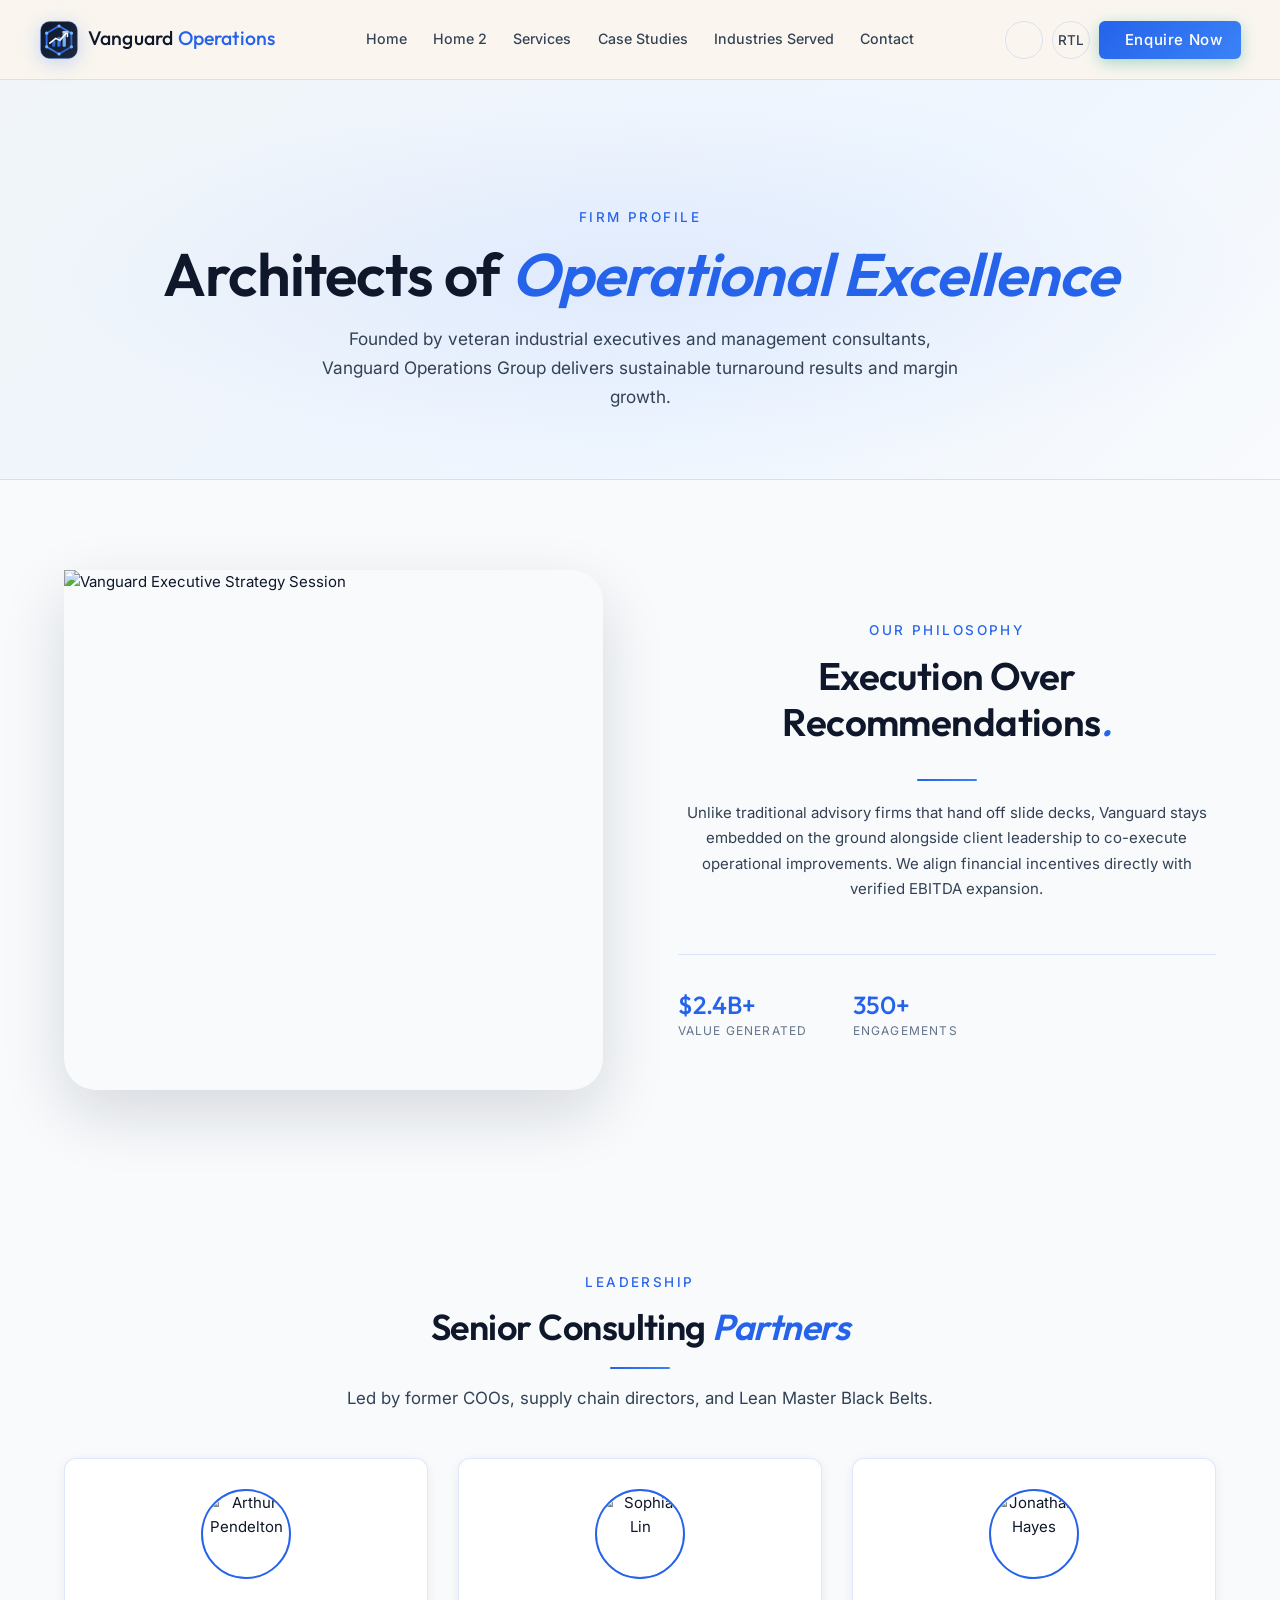
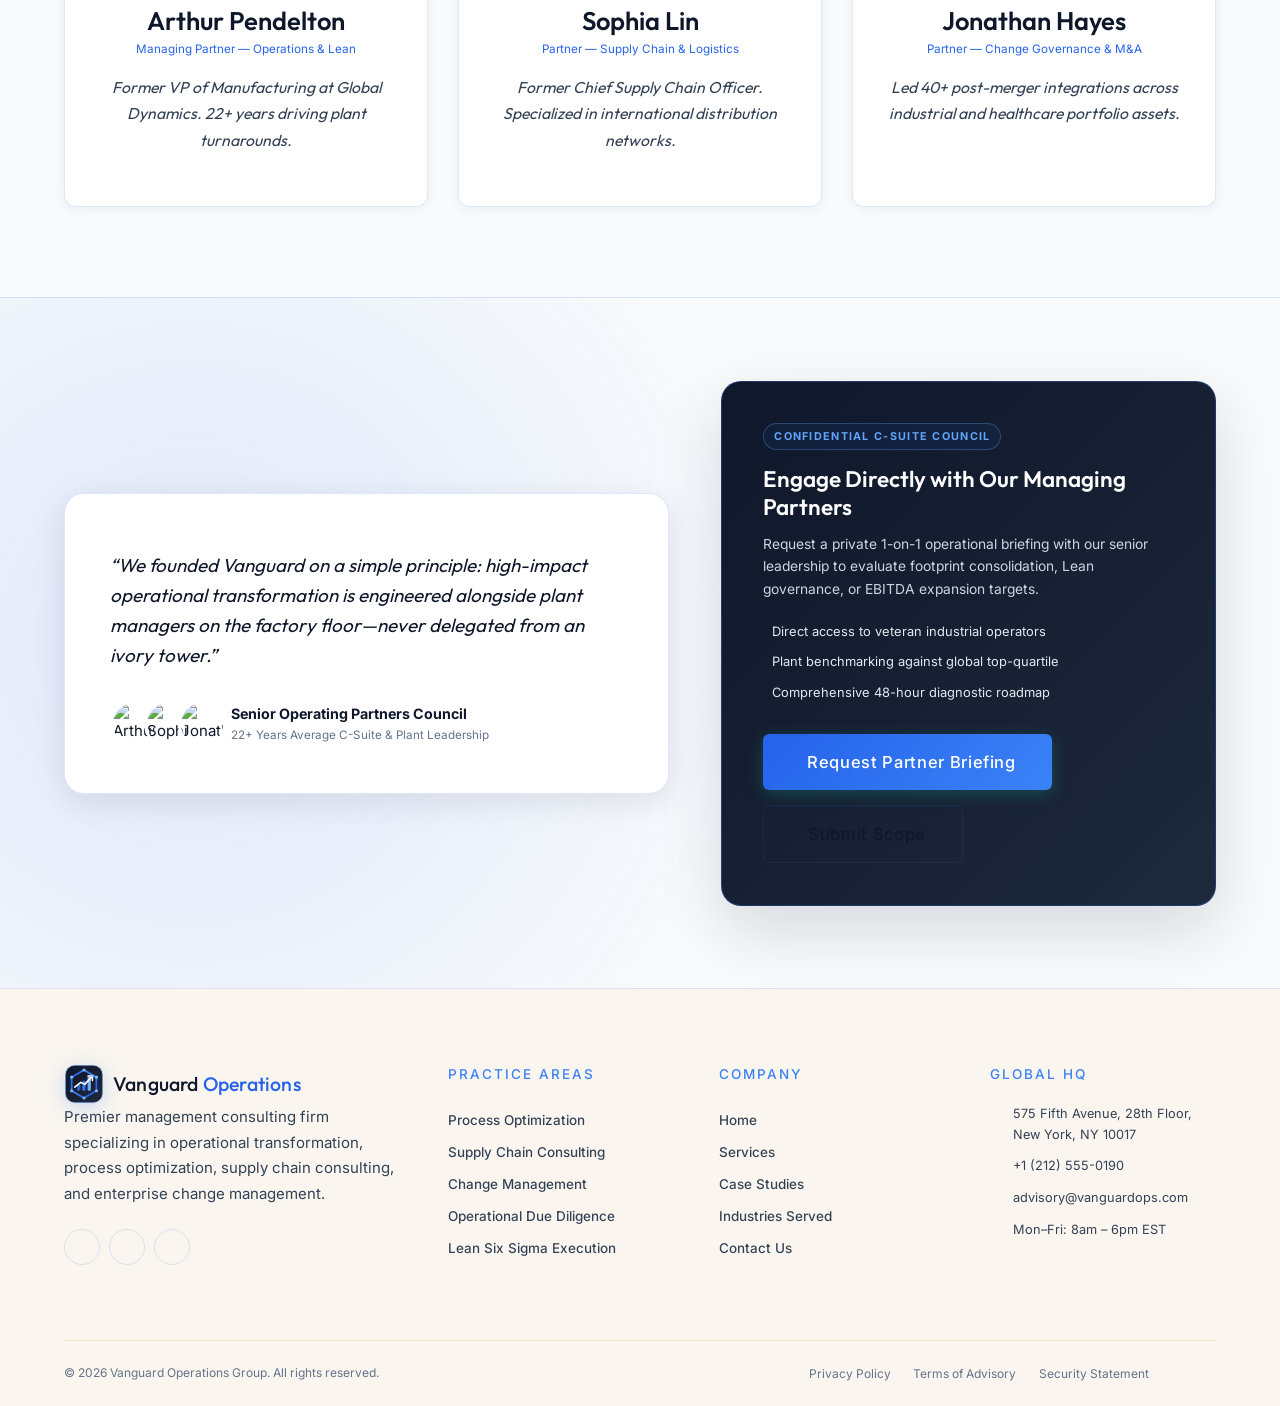
==== commit 528f23ce: "U" ====
--- a/pages/about.html
+++ b/pages/about.html
@@ -20,7 +20,7 @@
 <header class="header">
   <div class="header-inner">
     <a href="../index.html" class="brand">
-      <div class="brand-logo"><i class="ri-line-chart-line"></i></div>
+      <div class="brand-logo"><img src="../assets/images/logo-icon.svg" alt="Vanguard Operations Logo" width="40" height="40" /></div>
       <div><span class="brand-name">Vanguard <span>Operations</span></span></div>
     </a>
     <nav class="nav-desktop">
@@ -58,8 +58,8 @@
   <!-- Hero -->
   <section class="page-hero" style="padding-top:calc(var(--header-h) + 3rem)">
     <div class="container">
-      <span class="section-label" style="color:var(--gold-light)">Firm Profile</span>
-      <h1>Architects of <em style="font-style:italic;color:var(--gold-light)">Operational Excellence</em></h1>
+      <span class="section-label" style="color:var(--gold)">Firm Profile</span>
+      <h1>Architects of <em style="font-style:italic;color:var(--gold)">Operational Excellence</em></h1>
       <p>Founded by veteran industrial executives and management consultants, Vanguard Operations Group delivers sustainable turnaround results and margin growth.</p>
     </div>
   </section>
@@ -126,13 +126,44 @@
     </div>
   </section>
 
-  <!-- ── SECTION 3: CTA ── -->
-  <section class="cta-section reveal">
-    <div class="container">
-      <span class="section-label" style="opacity:0.8">Work With Us</span>
-      <h2>Transform Your Operational Bottom Line Today</h2>
-      <div class="cta-btns">
-        <a href="contact.html" class="btn btn-dark btn-lg"><i class="ri-mail-send-line"></i> Contact Our Leadership</a>
+  <!-- ── SECTION 3: Senior Partner Advisory Roundtable (Pre-Footer) ── -->
+  <section class="prefooter-leadership-roundtable reveal">
+    <div class="container">
+      <div class="roundtable-grid">
+        <div class="roundtable-quote-card">
+          <div class="quote-mark-icon"><i class="ri-double-quotes-l"></i></div>
+          <p class="roundtable-quote-text">
+            “We founded Vanguard on a simple principle: high-impact operational transformation is engineered alongside plant managers on the factory floor—never delegated from an ivory tower.”
+          </p>
+          <div class="partner-avatars-cluster">
+            <div class="avatars-overlapping">
+              <img src="https://images.unsplash.com/photo-1560250097-0b93528c311a?w=200&h=200&fit=crop" alt="Arthur Pendelton" />
+              <img src="https://images.unsplash.com/photo-1573496359142-b8d87734a5a2?w=200&h=200&fit=crop" alt="Sophia Lin" />
+              <img src="https://images.unsplash.com/photo-1519085360753-af0119f7cbe7?w=200&h=200&fit=crop" alt="Jonathan Hayes" />
+            </div>
+            <div>
+              <div class="avatars-meta-title">Senior Operating Partners Council</div>
+              <div class="avatars-meta-sub">22+ Years Average C-Suite & Plant Leadership</div>
+            </div>
+          </div>
+        </div>
+
+        <div class="roundtable-action-box">
+          <span class="standard-tag" style="color:#60a5fa;border-color:rgba(96,165,250,0.3);margin-bottom:1rem">Confidential C-Suite Council</span>
+          <h3>Engage Directly with Our Managing Partners</h3>
+          <p>
+            Request a private 1-on-1 operational briefing with our senior leadership to evaluate footprint consolidation, Lean governance, or EBITDA expansion targets.
+          </p>
+          <ul class="roundtable-check-list">
+            <li><i class="ri-check-line"></i> Direct access to veteran industrial operators</li>
+            <li><i class="ri-check-line"></i> Plant benchmarking against global top-quartile</li>
+            <li><i class="ri-check-line"></i> Comprehensive 48-hour diagnostic roadmap</li>
+          </ul>
+          <div style="display:flex;gap:1rem;flex-wrap:wrap">
+            <a href="contact.html" class="btn btn-primary btn-lg"><i class="ri-mail-send-line"></i> Request Partner Briefing</a>
+            <a href="enquire.html" class="btn btn-secondary btn-lg"><i class="ri-file-list-3-line"></i> Submit Scope</a>
+          </div>
+        </div>
       </div>
     </div>
   </section>
@@ -145,7 +176,7 @@
     <div class="footer-grid">
       <div class="footer-brand">
         <a href="../index.html" class="brand">
-          <div class="brand-logo"><i class="ri-line-chart-line"></i></div>
+          <div class="brand-logo"><img src="../assets/images/logo-icon.svg" alt="Vanguard Operations Logo" width="40" height="40" /></div>
           <div class="brand-name">Vanguard <span>Operations</span></div>
         </a>
         <p class="footer-desc">Premier management consulting firm specializing in operational transformation, process optimization, supply chain consulting, and enterprise change management.</p>
--- a/assets/css/style.css
+++ b/assets/css/style.css
@@ -47,6 +47,7 @@
   --transition: all 0.35s cubic-bezier(0.25, 0.46, 0.45, 0.94);
   --transition-fast: all 0.2s ease;
   --header-h: 80px;
+  --hero-h: clamp(800px, calc(100vh - var(--header-h)), 900px);
   --section-pad: 100px;
   --container: 1280px;
 }
@@ -102,18 +103,16 @@
   font-family: var(--font-body);
 }
 
-/* ── Scrollbar ──────────────────────────────────────────── */
+/* ── Scrollbar (hidden site-wide; scrolling still works) ───── */
+html {
+  scrollbar-width: none;
+  -ms-overflow-style: none;
+}
+
 ::-webkit-scrollbar {
-  width: 6px;
-}
-
-::-webkit-scrollbar-track {
-  background: var(--bg-secondary);
-}
-
-::-webkit-scrollbar-thumb {
-  background: var(--gold);
-  border-radius: 3px;
+  display: none;
+  width: 0;
+  height: 0;
 }
 
 /* ── Container ──────────────────────────────────────────── */
@@ -298,7 +297,7 @@
 }
 
 .btn-dark:hover {
-  background: #2d1c0c;
+  background: #1e293b;
   transform: translateY(-2px);
   box-shadow: var(--shadow-md);
 }
@@ -392,22 +391,30 @@
 }
 
 .brand-logo {
-  width: 38px;
-  height: 38px;
-  background: linear-gradient(135deg, var(--gold), var(--gold-light));
-  border-radius: 50%;
+  width: 40px;
+  height: 40px;
   display: flex;
   align-items: center;
   justify-content: center;
-  font-size: 1.1rem;
-  color: var(--espresso);
-  font-weight: 500;
-  box-shadow: 0 2px 10px rgba(200, 146, 42, 0.3);
+  border-radius: var(--radius-sm);
   transition: var(--transition);
-}
-
-.brand:hover .brand-logo {
-  transform: rotate(10deg) scale(1.05);
+  flex-shrink: 0;
+}
+
+.brand-logo img,
+.brand-logo svg {
+  width: 100%;
+  height: 100%;
+  object-fit: contain;
+  display: block;
+  transition: var(--transition);
+  filter: drop-shadow(0 4px 10px rgba(37, 99, 235, 0.25));
+}
+
+.brand:hover .brand-logo img,
+.brand:hover .brand-logo svg {
+  transform: translateY(-2px) scale(1.08);
+  filter: drop-shadow(0 6px 16px rgba(37, 99, 235, 0.45));
 }
 
 .brand-name {
@@ -436,18 +443,20 @@
 .nav-desktop {
   display: none;
   align-items: center;
+  flex-wrap: nowrap;
   gap: 0.25rem;
 }
 
 .nav-link {
   font-family: var(--font-body);
-  font-size: clamp(0.9rem, 2vw, 1.2rem);
+  font-size: 0.95rem;
   font-weight: 480;
   color: var(--text-secondary);
-  padding: 0.5rem 0.85rem;
+  padding: 0.5rem 0.75rem;
   border-radius: var(--radius-sm);
   transition: var(--transition-fast);
   position: relative;
+  white-space: nowrap;
 }
 
 .nav-link::after {
@@ -651,13 +660,13 @@
 
 /* ── Hero Section ───────────────────────────────────────── */
 .hero {
-  min-height: calc(100vh - var(--header-h));
+  min-height: var(--hero-h);
+  box-sizing: border-box;
   display: grid;
-  grid-template-columns: 0.8fr 1.2fr;
-  /* Increased image side width */
+  grid-template-columns: minmax(0, 1fr) minmax(0, 1fr);
   align-items: center;
   gap: 4rem;
-  padding: 5rem 0;
+  padding: 3rem 0;
   position: relative;
   overflow: hidden;
 }
@@ -680,16 +689,17 @@
   animation: fadeInUp 0.9s ease both;
   display: flex;
   flex-direction: column;
-  align-items: center;
-  text-align: center;
+  align-items: flex-start;
+  text-align: left;
 }
 
 .hero-eyebrow {
   display: inline-flex;
   align-items: center;
-  justify-content: center;
+  justify-content: flex-start;
+  text-align: left;
   gap: 1rem;
-  font-size: clamp(0.9rem, 2vw, 1.2rem);
+  font-size: clamp(0.85rem, 1.4vw, 1.05rem);
   font-weight: 480;
   letter-spacing: 0.2em;
   text-transform: uppercase;
@@ -697,10 +707,10 @@
   margin-bottom: 1.5rem;
 }
 
-.hero-eyebrow::before,
-.hero-eyebrow::after {
+.hero-eyebrow::before {
   content: '';
   display: block;
+  flex-shrink: 0;
   width: 40px;
   height: 1.5px;
   background: var(--gold);
@@ -708,7 +718,9 @@
 
 .hero h1 {
   font-family: var(--font-display);
-  font-size: clamp(4.5rem, 8vw, 6rem);
+  font-size: clamp(2.8rem, 4.6vw, 4.2rem);
+  line-height: 1.12;
+  text-align: left;
   font-weight: 580;
   margin-bottom: 1.5rem;
   color: var(--text-primary);
@@ -725,8 +737,9 @@
   color: var(--text-secondary);
   margin-bottom: 2.5rem;
   max-width: 540px;
-  margin-left: auto;
-  margin-right: auto;
+  margin-left: 0;
+  margin-right: 0;
+  text-align: left;
   line-height: 1.8;
 }
 
@@ -735,9 +748,9 @@
   grid-auto-flow: column;
   grid-auto-columns: 1fr;
   gap: 1.25rem;
-  justify-content: center;
+  justify-content: flex-start;
   max-width: max-content;
-  margin: 0 auto;
+  margin: 0;
 }
 
 .hero-ctas .btn {
@@ -752,7 +765,7 @@
     grid-template-columns: 1fr;
     width: 100%;
     max-width: 280px;
-    margin: 0 auto;
+    margin: 0;
   }
 }
 
@@ -762,13 +775,14 @@
   margin-top: 3rem;
   padding-top: 2.5rem;
   border-top: 1px solid var(--border);
-  justify-content: center;
+  justify-content: flex-start;
+  text-align: left;
   width: 100%;
 }
 
 .hero-stat-num {
   font-family: var(--font-display);
-  font-size: clamp(2rem, 4vw, 3rem);
+  font-size: clamp(1.25rem, 2.2vw, 1.65rem);
   font-weight: 520;
   color: var(--gold);
   line-height: 1;
@@ -776,7 +790,7 @@
 }
 
 .hero-stat-label {
-  font-size: clamp(0.75rem, 1.5vw, 1rem);
+  font-size: clamp(0.7rem, 1.1vw, 0.8rem);
   font-weight: 400;
   letter-spacing: 0.1em;
   text-transform: uppercase;
@@ -792,7 +806,8 @@
 
 .hero-img-main {
   width: 100%;
-  height: 580px;
+  height: 480px;
+  display: block;
   object-fit: cover;
   border-radius: var(--radius-xl) var(--radius-xl) var(--radius-xl) 0;
   box-shadow: var(--shadow-lg);
@@ -850,8 +865,7 @@
 
 @media (max-width: 1024px) {
   .hero {
-    grid-template-columns: 1fr;
-    text-align: center;
+    grid-template-columns: minmax(0, 1fr);
     padding: 3rem 0;
     min-height: auto;
   }
@@ -865,15 +879,12 @@
   }
 
   .hero-desc {
-    margin: 0 auto 2rem;
-  }
-
-  .hero-ctas {
-    justify-content: center;
+    margin: 0 0 2rem;
   }
 
   .hero-stats {
-    justify-content: center;
+    flex-wrap: wrap;
+    gap: 2rem;
   }
 
   .hero-img-main {
@@ -1153,14 +1164,15 @@
 
 .product-card-body h3 {
   font-family: var(--font-display);
-  font-size: 2rem;
+  font-size: 1.6rem;
   font-weight: 520;
   margin-bottom: 0.5rem;
   text-align: center;
-  min-height: 2.6em;
-  display: flex;
-  align-items: center;
+  min-height: 3.2rem;
+  display: flex;
+  align-items: flex-start;
   justify-content: center;
+  line-height: 1.25;
 }
 
 .product-card-body p {
@@ -1169,6 +1181,10 @@
   text-align: center;
   color: var(--text-muted);
   flex-grow: 1;
+  min-height: 4.2rem;
+  display: flex;
+  align-items: flex-start;
+  justify-content: center;
 }
 
 .product-price {
@@ -1184,12 +1200,14 @@
   font-size: 1.5rem;
   font-weight: 500;
   color: var(--gold);
+  white-space: nowrap;
 }
 
 .product-price-unit {
   font-size: 0.8rem;
   font-weight: 400;
   color: var(--text-muted);
+  white-space: nowrap;
 }
 
 @media (max-width: 900px) {
@@ -1756,11 +1774,11 @@
 
 .brewing-step-content h3 {
   font-family: var(--font-display);
-  font-size: 2rem;
+  font-size: 1.6rem;
   font-weight: 520;
   color: var(--text-primary);
-  margin-bottom: 0.75rem;
-  min-height: 2.6em;
+  margin-bottom: 0.35rem;
+  min-height: auto;
   display: flex;
   align-items: center;
   justify-content: center;
@@ -1953,18 +1971,24 @@
 }
 
 .pricing-features {
-  margin-bottom: 2rem;
+  margin: 0 auto 2rem;
   flex-grow: 1;
+  width: fit-content;
+  max-width: 100%;
+  display: flex;
+  flex-direction: column;
+  align-items: stretch;
 }
 
 .pricing-feature {
   display: flex;
-  align-items: center;
-  gap: 0.6rem;
-  padding: 0.5rem 0;
+  align-items: flex-start;
+  gap: 0.65rem;
+  padding: 0.55rem 0;
   border-bottom: 1px solid var(--border);
   font-size: 0.88rem;
-  justify-content: center;
+  justify-content: flex-start;
+  text-align: left;
 }
 
 .pricing-card.featured .pricing-feature {
@@ -1978,8 +2002,10 @@
 
 .pricing-feature i {
   color: var(--gold);
-  font-size: 0.8rem;
+  font-size: 0.85rem;
   width: 16px;
+  flex-shrink: 0;
+  margin-top: 0.15rem;
 }
 
 @media (max-width: 900px) {
@@ -2177,8 +2203,9 @@
 
 /* ── Services Page ──────────────────────────────────────── */
 .shop-hero {
-  padding: 5rem 0 4rem;
-  background: linear-gradient(160deg, var(--espresso) 0%, #2d1c0c 100%);
+  padding: 5.5rem 0 4.5rem;
+  background: linear-gradient(135deg, var(--bg-secondary) 0%, var(--gold-pale) 60%, var(--bg-primary) 100%);
+  border-bottom: 1px solid var(--border);
   text-align: center;
   position: relative;
   overflow: hidden;
@@ -2188,7 +2215,8 @@
   content: '';
   position: absolute;
   inset: 0;
-  background: radial-gradient(ellipse at center, rgba(200, 146, 42, 0.15) 0%, transparent 70%);
+  background: radial-gradient(ellipse at center, rgba(37, 99, 235, 0.08) 0%, transparent 70%);
+  pointer-events: none;
 }
 
 .shop-hero .container {
@@ -2197,17 +2225,27 @@
 }
 
 .shop-hero h1 {
-  color: var(--ivory);
+  color: var(--text-primary);
+  font-size: clamp(2.2rem, 5vw, 4rem);
+  font-weight: 600;
+  letter-spacing: -0.015em;
+}
+
+.shop-hero h1 em {
+  color: var(--gold);
+  font-style: italic;
 }
 
 .shop-hero .section-label {
-  color: var(--gold-light);
+  color: var(--gold);
 }
 
 .shop-hero p {
-  color: rgba(250, 246, 238, 0.7);
-  max-width: 600px;
-  margin: 0 auto;
+  color: var(--text-secondary);
+  max-width: 650px;
+  margin: 1rem auto 0;
+  font-size: clamp(1rem, 2vw, 1.15rem);
+  line-height: 1.7;
 }
 
 .shop-grid {
@@ -2286,6 +2324,9 @@
   border-radius: 20px;
   margin-bottom: 0.75rem;
   white-space: nowrap;
+  max-width: 100%;
+  overflow: hidden;
+  text-overflow: ellipsis;
 }
 
 @media (max-width: 900px) {
@@ -2405,7 +2446,7 @@
 .calc-result {
   margin-top: 1.5rem;
   padding: 1.5rem;
-  background: linear-gradient(135deg, var(--espresso) 0%, #2d1c0c 100%);
+  background: linear-gradient(135deg, var(--espresso) 0%, #1e293b 100%);
   border-radius: var(--radius-md);
   text-align: center;
   display: none;
@@ -2438,10 +2479,11 @@
   }
 }
 
-/* ── About Page ─────────────────────────────────────────── */
+/* ── About Page & Subpages ───────────────────────────────── */
 .page-hero {
-  padding: 5rem 0 4rem;
-  background: linear-gradient(160deg, var(--espresso) 0%, #2d1c0c 100%);
+  padding: 5.5rem 0 4.5rem;
+  background: linear-gradient(135deg, var(--bg-secondary) 0%, var(--gold-pale) 60%, var(--bg-primary) 100%);
+  border-bottom: 1px solid var(--border);
   text-align: center;
   position: relative;
   overflow: hidden;
@@ -2451,7 +2493,8 @@
   content: '';
   position: absolute;
   inset: 0;
-  background: radial-gradient(ellipse at center, rgba(200, 146, 42, 0.15) 0%, transparent 70%);
+  background: radial-gradient(ellipse at center, rgba(37, 99, 235, 0.08) 0%, transparent 70%);
+  pointer-events: none;
 }
 
 .page-hero .container {
@@ -2460,14 +2503,27 @@
 }
 
 .page-hero h1 {
-  color: var(--ivory);
-  font-size: clamp(2rem, 5vw, 4rem);
+  color: var(--text-primary);
+  font-size: clamp(2.2rem, 5vw, 4rem);
+  font-weight: 600;
+  letter-spacing: -0.015em;
+}
+
+.page-hero h1 em {
+  color: var(--gold);
+  font-style: italic;
+}
+
+.page-hero .section-label {
+  color: var(--gold);
 }
 
 .page-hero p {
-  color: rgba(250, 246, 238, 0.7);
-  max-width: 600px;
+  color: var(--text-secondary);
+  max-width: 650px;
   margin: 1rem auto 0;
+  font-size: clamp(1rem, 2vw, 1.15rem);
+  line-height: 1.7;
 }
 
 .team-grid {
@@ -2892,15 +2948,18 @@
 .auth-card-logo {
   width: 56px;
   height: 56px;
-  background: linear-gradient(135deg, var(--gold), var(--gold-light));
-  border-radius: 50%;
   display: flex;
   align-items: center;
   justify-content: center;
-  font-size: 1.4rem;
-  color: var(--espresso);
   margin: 0 auto 1.25rem;
-  box-shadow: var(--shadow-gold);
+}
+
+.auth-card-logo img,
+.auth-card-logo svg {
+  width: 100%;
+  height: 100%;
+  object-fit: contain;
+  filter: drop-shadow(0 6px 16px rgba(37, 99, 235, 0.35));
 }
 
 .auth-card-header h2 {
@@ -3499,6 +3558,27 @@
 /* ── Custom Layout Fixes for 360px and Mobile Viewports ── */
 @media (max-width: 768px) {
 
+  .product-price {
+    flex-direction: column;
+    gap: 0.25rem;
+    align-items: center;
+  }
+
+  .product-price-main {
+    white-space: nowrap;
+    font-size: clamp(1rem, 4vw, 1.3rem);
+  }
+
+  .product-price-unit {
+    white-space: nowrap;
+    font-size: 0.78rem;
+  }
+
+  .shop-tag {
+    white-space: nowrap;
+    font-size: clamp(0.68rem, 3.2vw, 0.78rem);
+  }
+
   h1,
   .hero h1,
   .shop-hero h1 {
@@ -3576,6 +3656,7 @@
   .team-img {
     height: 350px;
   }
+
   .compliance-section .feature-img-wrap {
     height: 200px;
   }
@@ -3592,14 +3673,17 @@
     --section-pad: 80px;
   }
 
-  h1, .hero h1, .shop-hero h1 {
+  h1,
+  .hero h1,
+  .shop-hero h1 {
     font-size: clamp(2.4rem, 4.5vw, 3rem);
     font-weight: 650;
     letter-spacing: -0.02em;
     line-height: 1.15;
   }
 
-  h2, .section-title {
+  h2,
+  .section-title {
     font-size: clamp(1.8rem, 3.5vw, 2.1rem);
     font-weight: 600;
     letter-spacing: -0.015em;
@@ -3612,26 +3696,36 @@
     line-height: 1.25;
   }
 
-  h4, h5, h6 {
+  h4,
+  h5,
+  h6 {
     font-size: clamp(1.1rem, 1.8vw, 1.25rem);
     font-weight: 550;
   }
 
   /* Card inside heading sizes */
-  .product-card-body h3, 
-  .feature-card h3, 
-  .shop-card-body h3, 
+  .product-card-body h3,
+  .feature-card h3,
+  .shop-card-body h3,
   .blog-card-body h3 {
     font-size: 1.4rem;
   }
 
-  p, .hero-desc, .section p, .section-subtitle, .about-desc, .step-desc, .blog-desc, .footer-desc {
+  p,
+  .hero-desc,
+  .section p,
+  .section-subtitle,
+  .about-desc,
+  .step-desc,
+  .blog-desc,
+  .footer-desc {
     font-size: 0.95rem;
     font-weight: 400;
     line-height: 1.7;
   }
 
-  .section-label, .hero-eyebrow {
+  .section-label,
+  .hero-eyebrow {
     font-size: 0.85rem;
     letter-spacing: 0.15em;
     margin-bottom: 0.75rem;
@@ -3648,7 +3742,7 @@
     font-size: 0.95rem;
     padding: 0.75rem 1.75rem;
   }
-  
+
   .btn-lg {
     padding: 0.95rem 2.2rem;
     font-size: 1.05rem;
@@ -3660,7 +3754,7 @@
   }
 
   .hero-stat-num {
-    font-size: clamp(1.8rem, 3.5vw, 2.4rem);
+    font-size: clamp(1.3rem, 2.2vw, 1.55rem);
   }
 
   /* Spacing and alignments */
@@ -3682,12 +3776,15 @@
     --section-pad: 90px;
   }
 
-  h1, .hero h1, .shop-hero h1 {
+  h1,
+  .hero h1,
+  .shop-hero h1 {
     font-size: clamp(2.8rem, 4.5vw, 3.5rem);
     font-weight: 650;
   }
 
-  h2, .section-title {
+  h2,
+  .section-title {
     font-size: clamp(2rem, 3.5vw, 2.4rem);
     font-weight: 600;
   }
@@ -3697,24 +3794,34 @@
     font-weight: 580;
   }
 
-  h4, h5, h6 {
+  h4,
+  h5,
+  h6 {
     font-size: clamp(1.15rem, 1.8vw, 1.3rem);
     font-weight: 550;
   }
 
   /* Card inside heading sizes */
-  .product-card-body h3, 
-  .feature-card h3, 
-  .shop-card-body h3, 
+  .product-card-body h3,
+  .feature-card h3,
+  .shop-card-body h3,
   .blog-card-body h3 {
     font-size: 1.5rem;
   }
 
-  p, .hero-desc, .section p, .section-subtitle, .about-desc, .step-desc, .blog-desc, .footer-desc {
+  p,
+  .hero-desc,
+  .section p,
+  .section-subtitle,
+  .about-desc,
+  .step-desc,
+  .blog-desc,
+  .footer-desc {
     font-size: 1rem;
   }
 
-  .section-label, .hero-eyebrow {
+  .section-label,
+  .hero-eyebrow {
     font-size: 0.9rem;
     letter-spacing: 0.18em;
   }
@@ -3735,7 +3842,7 @@
   }
 
   .hero-stat-num {
-    font-size: clamp(2.2rem, 3.5vw, 2.8rem);
+    font-size: clamp(1.4rem, 2.4vw, 1.65rem);
   }
 }
 
@@ -3748,11 +3855,14 @@
     --section-pad: 105px;
   }
 
-  h1, .hero h1, .shop-hero h1 {
+  h1,
+  .hero h1,
+  .shop-hero h1 {
     font-size: 3.8rem;
   }
 
-  h2, .section-title {
+  h2,
+  .section-title {
     font-size: 2.6rem;
   }
 
@@ -3760,23 +3870,33 @@
     font-size: 1.8rem;
   }
 
-  h4, h5, h6 {
+  h4,
+  h5,
+  h6 {
     font-size: 1.35rem;
   }
 
   /* Card inside heading sizes */
-  .product-card-body h3, 
-  .feature-card h3, 
-  .shop-card-body h3, 
+  .product-card-body h3,
+  .feature-card h3,
+  .shop-card-body h3,
   .blog-card-body h3 {
     font-size: 1.6rem;
   }
 
-  p, .hero-desc, .section p, .section-subtitle, .about-desc, .step-desc, .blog-desc, .footer-desc {
+  p,
+  .hero-desc,
+  .section p,
+  .section-subtitle,
+  .about-desc,
+  .step-desc,
+  .blog-desc,
+  .footer-desc {
     font-size: 1.05rem;
   }
 
-  .section-label, .hero-eyebrow {
+  .section-label,
+  .hero-eyebrow {
     font-size: 0.95rem;
     letter-spacing: 0.2em;
   }
@@ -3787,6 +3907,2127 @@
   }
 
   .hero-stat-num {
-    font-size: 3rem;
+    font-size: 1.75rem;
+  }
+}
+
+/* ============================================================
+   RESPONSIVE ENHANCEMENTS FOR TABLET (768px) & MOBILE (368px)
+   ============================================================ */
+
+/* 1. Global Page Overflow Containment for Mobile 368px View */
+html, body {
+  max-width: 100vw;
+  overflow-x: hidden;
+}
+
+main {
+  width: 100%;
+  overflow-x: hidden;
+}
+
+.header {
+  max-width: 100vw;
+  box-sizing: border-box;
+}
+
+.header-inner {
+  width: 100%;
+  max-width: 1240px;
+  padding: 0 1.25rem;
+  box-sizing: border-box;
+}
+
+/* Header & Hamburger adjustments for small screens (368px view) */
+@media (max-width: 480px) {
+  .header-inner {
+    padding: 0 0.85rem;
+  }
+
+  .brand {
+    gap: 0.4rem;
+    max-width: calc(100% - 48px);
+  }
+
+  .brand-logo {
+    width: 32px;
+    height: 32px;
+    font-size: 0.95rem;
+    flex-shrink: 0;
+  }
+
+  .brand-name {
+    font-size: 1.05rem;
+    white-space: nowrap;
+    overflow: hidden;
+    text-overflow: ellipsis;
+  }
+
+  .hamburger {
+    width: 26px;
+    height: 18px;
+    margin-left: auto;
+  }
+}
+
+/* 2. Impact Metrics Grid (Case Studies Page) */
+.impact-metrics-grid {
+  display: grid;
+  grid-template-columns: repeat(4, 1fr);
+  gap: 1.5rem;
+  width: 100%;
+}
+
+.impact-metric-card {
+  background: var(--bg-card);
+  padding: 2rem 1.25rem;
+  border-radius: var(--radius-md);
+  border: 1px solid var(--border);
+  text-align: center;
+  display: flex;
+  flex-direction: column;
+  align-items: center;
+  justify-content: center;
+  height: 100%;
+  box-sizing: border-box;
+  box-shadow: var(--shadow-sm);
+  transition: var(--transition);
+}
+
+.impact-metric-card:hover {
+  border-color: var(--gold);
+  transform: translateY(-4px);
+}
+
+.impact-metric-num {
+  display: block;
+  font-size: clamp(1.8rem, 3.5vw, 2.5rem);
+  font-weight: 800;
+  color: var(--gold);
+  line-height: 1.2;
+  margin-bottom: 0.5rem;
+}
+
+.impact-metric-label {
+  font-size: 0.85rem;
+  color: var(--text-muted);
+  font-weight: 500;
+  text-transform: uppercase;
+  letter-spacing: 0.05em;
+  line-height: 1.35;
+}
+
+@media (max-width: 1023px) and (min-width: 601px) {
+  .impact-metrics-grid {
+    grid-template-columns: repeat(2, 1fr); /* 2x2 grid layout on tablet 768px */
+    gap: 1.25rem;
+  }
+}
+
+@media (max-width: 600px) {
+  .impact-metrics-grid {
+    grid-template-columns: 1fr; /* Uniform 1 column layout on mobile 368px */
+    gap: 1rem;
+  }
+  .impact-metric-card {
+    padding: 1.5rem 1rem;
+  }
+}
+
+/* 3. Operational Industry Focus Grid (Industries Served Page) */
+@media (min-width: 601px) and (max-width: 1023px) {
+  .products-grid {
+    grid-template-columns: repeat(2, 1fr) !important; /* Force 2x2 / 2-col grid on 768px tablet */
+    gap: 1.5rem !important;
+  }
+
+  .products-grid .product-card:nth-child(3) {
+    grid-column: auto !important; /* Remove 3rd card full-width span */
+    max-width: 100% !important;
+  }
+}
+
+.product-card {
+  height: 100%;
+  display: flex;
+  flex-direction: column;
+}
+
+.product-card-body {
+  display: flex;
+  flex-direction: column;
+  flex-grow: 1;
+  justify-content: space-between;
+}
+
+.product-card-body h3 {
+  min-height: auto;
+  margin-bottom: 0.5rem;
+  font-size: clamp(1.2rem, 2.2vw, 1.45rem);
+}
+
+/* 4. Contact Page Form & Card Responsive Fixes */
+.contact-grid {
+  width: 100%;
+  max-width: 100%;
+  box-sizing: border-box;
+}
+
+.contact-info {
+  width: 100%;
+  max-width: 100%;
+  box-sizing: border-box;
+}
+
+.contact-item {
+  display: flex;
+  align-items: flex-start;
+  gap: 1rem;
+  margin-bottom: 1.5rem;
+  padding: 1.25rem;
+  background: var(--bg-card);
+  border-radius: var(--radius-md);
+  border: 1px solid var(--border);
+  box-sizing: border-box;
+  width: 100%;
+  max-width: 100%;
+  overflow: hidden;
+}
+
+.contact-item-text {
+  flex: 1 1 auto;
+  min-width: 0;
+  overflow-wrap: break-word;
+  word-break: break-word;
+}
+
+.contact-item-text strong,
+.contact-item-text span {
+  display: block;
+  width: 100%;
+  overflow-wrap: break-word;
+  word-break: break-word;
+  white-space: normal;
+}
+
+.contact-form-wrap {
+  background: var(--bg-card);
+  padding: 2.5rem;
+  border-radius: var(--radius-lg);
+  border: 1px solid var(--border);
+  box-shadow: var(--shadow-md);
+  box-sizing: border-box;
+  width: 100%;
+  max-width: 100%;
+  overflow: hidden;
+}
+
+.form-row {
+  display: grid;
+  grid-template-columns: 1fr 1fr;
+  gap: 1.5rem;
+  margin-bottom: 1.5rem;
+}
+
+@media (max-width: 768px) {
+  .contact-grid {
+    grid-template-columns: 1fr;
+    gap: 2rem;
+  }
+}
+
+@media (max-width: 600px) {
+  .contact-item {
+    padding: 1rem 0.75rem;
+    gap: 0.75rem;
+  }
+
+  .contact-item-icon {
+    width: 36px;
+    height: 36px;
+    font-size: 0.9rem;
+    flex-shrink: 0;
+  }
+
+  .contact-item-text strong {
+    font-size: 0.85rem;
+  }
+
+  .contact-item-text span {
+    font-size: 0.8rem;
+    line-height: 1.4;
+  }
+
+  .contact-form-wrap {
+    padding: 1rem 0.75rem !important;
+    border-radius: var(--radius-md);
+  }
+
+  .form-row {
+    grid-template-columns: 1fr;
+    gap: 1rem;
+    margin-bottom: 1rem;
+  }
+}
+
+/* ── Executive Guidelines Section ───────────────────────── */
+.executive-guidelines-section {
+  padding: var(--section-pad) 0;
+  background: var(--bg-secondary);
+  position: relative;
+}
+
+.guidelines-grid {
+  display: grid;
+  grid-template-columns: repeat(3, 1fr);
+  gap: 2rem;
+  margin-bottom: 3rem;
+}
+
+.guideline-card {
+  background: var(--bg-card);
+  border: 1px solid var(--border);
+  border-radius: var(--radius-md);
+  padding: 2.25rem 2rem;
+  transition: var(--transition);
+  display: flex;
+  flex-direction: column;
+  position: relative;
+}
+
+.guideline-card:hover {
+  transform: translateY(-6px);
+  box-shadow: var(--shadow-lg);
+  border-color: rgba(37, 99, 235, 0.4);
+}
+
+.guideline-icon {
+  width: 52px;
+  height: 52px;
+  background: linear-gradient(135deg, rgba(37, 99, 235, 0.1), rgba(59, 130, 246, 0.2));
+  border-radius: var(--radius-sm);
+  display: flex;
+  align-items: center;
+  justify-content: center;
+  font-size: 1.4rem;
+  color: var(--gold);
+  margin-bottom: 1.25rem;
+}
+
+.guideline-badge {
+  position: absolute;
+  top: 1.75rem;
+  right: 1.75rem;
+  font-size: 0.72rem;
+  font-weight: 600;
+  letter-spacing: 0.12em;
+  text-transform: uppercase;
+  color: var(--gold);
+  background: var(--gold-pale);
+  padding: 0.3rem 0.65rem;
+  border-radius: 20px;
+}
+
+.guideline-card h3 {
+  font-size: 1.35rem;
+  font-weight: 600;
+  color: var(--text-primary);
+  margin-bottom: 0.75rem;
+}
+
+.guideline-card p {
+  font-size: 0.92rem;
+  color: var(--text-secondary);
+  line-height: 1.65;
+  margin-bottom: 1.5rem;
+  flex-grow: 1;
+}
+
+.guideline-list {
+  display: flex;
+  flex-direction: column;
+  gap: 0.6rem;
+  border-top: 1px solid var(--border);
+  padding-top: 1.25rem;
+}
+
+.guideline-list li {
+  font-size: 0.85rem;
+  color: var(--text-secondary);
+  display: flex;
+  align-items: center;
+  gap: 0.5rem;
+}
+
+.guideline-list li i {
+  color: var(--gold);
+  font-size: 0.95rem;
+  flex-shrink: 0;
+}
+
+.guidelines-action-card {
+  background: linear-gradient(135deg, var(--espresso) 0%, #1E293B 100%);
+  border-radius: var(--radius-lg);
+  padding: 2.5rem 3rem;
+  display: flex;
+  align-items: center;
+  justify-content: space-between;
+  gap: 2rem;
+  box-shadow: var(--shadow-md);
+  color: var(--ivory);
+}
+
+.guidelines-action-content {
+  display: flex;
+  align-items: center;
+  gap: 1.5rem;
+}
+
+.guidelines-action-icon {
+  width: 60px;
+  height: 60px;
+  background: rgba(37, 99, 235, 0.2);
+  border: 1px solid rgba(59, 130, 246, 0.4);
+  border-radius: 50%;
+  display: flex;
+  align-items: center;
+  justify-content: center;
+  font-size: 1.8rem;
+  color: var(--gold-light);
+  flex-shrink: 0;
+}
+
+.guidelines-action-content h3 {
+  color: var(--ivory);
+  font-size: 1.4rem;
+  font-weight: 600;
+  margin-bottom: 0.3rem;
+}
+
+.guidelines-action-content p {
+  color: rgba(248, 250, 252, 0.75);
+  font-size: 0.92rem;
+  max-width: 580px;
+}
+
+@media (max-width: 1024px) {
+  .guidelines-grid {
+    grid-template-columns: 1fr 1fr;
+  }
+  .guidelines-action-card {
+    flex-direction: column;
+    text-align: center;
+  }
+  .guidelines-action-content {
+    flex-direction: column;
+    text-align: center;
+  }
+}
+
+@media (max-width: 640px) {
+  .guidelines-grid {
+    grid-template-columns: 1fr;
+  }
+}
+
+/* ════════════════════════════════════════════════════════════
+   HOME 2 HERO SECTION: Executive Control Tower Architecture
+   ════════════════════════════════════════════════════════════ */
+
+.hero-v2-section {
+  position: relative;
+  box-sizing: border-box;
+  display: flex;
+  flex-direction: column;
+  min-height: var(--hero-h);
+  padding: 3rem 0 0;
+  background: radial-gradient(ellipse at 80% 25%, rgba(37, 99, 235, 0.09) 0%, transparent 60%),
+              linear-gradient(180deg, var(--bg-primary) 0%, var(--bg-secondary) 100%);
+  overflow: hidden;
+  border-bottom: 1px solid var(--border);
+}
+
+.hero-v2-section::before {
+  content: "";
+  position: absolute;
+  inset: 0;
+  background-image: 
+    linear-gradient(to right, rgba(37, 99, 235, 0.04) 1px, transparent 1px),
+    linear-gradient(to bottom, rgba(37, 99, 235, 0.04) 1px, transparent 1px);
+  background-size: 40px 40px;
+  pointer-events: none;
+}
+
+.hero-v2-badge {
+  display: inline-flex;
+  align-items: center;
+  gap: 0.65rem;
+  background: var(--bg-card);
+  border: 1px solid rgba(37, 99, 235, 0.25);
+  box-shadow: var(--shadow-sm);
+  padding: 0.4rem 1rem;
+  border-radius: 999px;
+  font-size: 0.8rem;
+  font-weight: 700;
+  color: var(--gold);
+  letter-spacing: 0.06em;
+  text-transform: uppercase;
+  margin-bottom: 1.5rem;
+}
+
+.hero-v2-pulse {
+  width: 8px;
+  height: 8px;
+  border-radius: 50%;
+  background: var(--gold);
+  box-shadow: 0 0 0 0 rgba(37, 99, 235, 0.7);
+  animation: v2Pulse 2s infinite;
+}
+
+@keyframes v2Pulse {
+  0% {
+    box-shadow: 0 0 0 0 rgba(37, 99, 235, 0.7);
+  }
+  70% {
+    box-shadow: 0 0 0 9px rgba(37, 99, 235, 0);
+  }
+  100% {
+    box-shadow: 0 0 0 0 rgba(37, 99, 235, 0);
+  }
+}
+
+.hero-v2-grid {
+  display: grid;
+  grid-template-columns: minmax(0, 1.15fr) minmax(0, 0.85fr);
+  gap: 3.5rem;
+  align-items: center;
+  width: 100%;
+  margin-bottom: 2rem;
+  position: relative;
+  z-index: 1;
+}
+
+.hero-v2-content h1 {
+  font-family: var(--font-display);
+  font-size: clamp(2.2rem, 3.8vw, 3.4rem);
+  font-weight: 800;
+  color: var(--text-primary);
+  line-height: 1.18;
+  margin-bottom: 1.25rem;
+  letter-spacing: -0.02em;
+}
+
+.hero-v2-gradient-text {
+  background: linear-gradient(135deg, var(--gold) 0%, var(--gold-light) 100%);
+  -webkit-background-clip: text;
+  -webkit-text-fill-color: transparent;
+  display: inline;
+}
+
+.hero-v2-desc {
+  font-size: 1.05rem;
+  color: var(--text-secondary);
+  line-height: 1.65;
+  margin-bottom: 2rem;
+  max-width: 580px;
+}
+
+.hero-v2-ctas {
+  display: flex;
+  gap: 1rem;
+  flex-wrap: wrap;
+  margin-bottom: 2.25rem;
+}
+
+.hero-v2-feature-tags {
+  display: flex;
+  flex-direction: column;
+  gap: 0.65rem;
+  border-left: 2px solid rgba(37, 99, 235, 0.3);
+  padding-left: 1.25rem;
+}
+
+.v2-tag {
+  font-size: 0.85rem;
+  font-weight: 600;
+  color: var(--text-secondary);
+  display: flex;
+  align-items: center;
+  gap: 0.5rem;
+}
+
+.v2-tag i {
+  color: var(--gold);
+  font-size: 1rem;
+}
+
+/* ── Hero 2 Cockpit & Floating Elements ── */
+.hero-v2-cockpit {
+  position: relative;
+  width: 100%;
+}
+
+.hero-v2-image-card {
+  position: relative;
+  border-radius: var(--radius-xl);
+  overflow: hidden;
+  box-shadow: 0 25px 60px rgba(15, 23, 42, 0.16);
+  border: 1px solid var(--border);
+  background: var(--bg-card);
+}
+
+.hero-v2-main-img {
+  width: 100%;
+  height: 480px;
+  object-fit: cover;
+  display: block;
+  transition: transform 0.6s ease;
+}
+
+.hero-v2-image-card:hover .hero-v2-main-img {
+  transform: scale(1.02);
+}
+
+.v2-floating-card {
+  position: absolute;
+  background: rgba(255, 255, 255, 0.94);
+  backdrop-filter: blur(12px);
+  border: 1px solid rgba(37, 99, 235, 0.2);
+  border-radius: var(--radius-md);
+  padding: 0.85rem 1.15rem;
+  box-shadow: 0 12px 35px rgba(15, 23, 42, 0.12);
+  display: flex;
+  align-items: center;
+  gap: 0.85rem;
+  z-index: 2;
+  transition: transform 0.3s ease;
+}
+
+.v2-floating-card:hover {
+  transform: translateY(-3px);
+}
+
+.v2-float-top {
+  top: -1.25rem;
+  right: -1rem;
+}
+
+.v2-float-bottom {
+  bottom: 2.25rem;
+  left: -1.5rem;
+}
+
+.v2-float-icon {
+  width: 42px;
+  height: 42px;
+  border-radius: var(--radius-sm);
+  display: flex;
+  align-items: center;
+  justify-content: center;
+  font-size: 1.25rem;
+  color: #ffffff;
+  flex-shrink: 0;
+}
+
+.pulse-blue {
+  background: linear-gradient(135deg, var(--gold), var(--gold-light));
+  box-shadow: 0 4px 14px rgba(37, 99, 235, 0.3);
+}
+
+.pulse-green {
+  background: linear-gradient(135deg, #10B981, #059669);
+  box-shadow: 0 4px 14px rgba(16, 185, 129, 0.3);
+}
+
+.v2-float-label {
+  font-size: 0.72rem;
+  text-transform: uppercase;
+  letter-spacing: 0.05em;
+  color: var(--text-muted);
+  font-weight: 600;
+}
+
+.v2-float-value {
+  font-family: var(--font-display);
+  font-weight: 800;
+  font-size: 1.1rem;
+  color: var(--text-primary);
+  line-height: 1.2;
+}
+
+.v2-float-sub {
+  font-size: 0.72rem;
+  color: var(--gold);
+  font-weight: 600;
+  display: flex;
+  align-items: center;
+  gap: 0.2rem;
+}
+
+.v2-floating-badge {
+  position: absolute;
+  bottom: -1rem;
+  right: 1.5rem;
+  background: var(--bg-card);
+  border: 1px solid var(--border);
+  border-radius: 999px;
+  padding: 0.45rem 1rem 0.45rem 0.5rem;
+  display: flex;
+  align-items: center;
+  gap: 0.75rem;
+  box-shadow: 0 10px 30px rgba(15, 23, 42, 0.1);
+  z-index: 2;
+  font-size: 0.78rem;
+  color: var(--text-secondary);
+}
+
+.v2-badge-avatar-stack {
+  display: flex;
+}
+
+.v2-badge-avatar-stack img {
+  width: 28px;
+  height: 28px;
+  border-radius: 50%;
+  border: 2px solid var(--bg-card);
+  margin-right: -8px;
+  object-fit: cover;
+}
+
+/* ── Hero 2 Bottom Metrics Ribbon ── */
+.hero-v2-metrics-bar {
+  background: var(--bg-card);
+  border-top: 1px solid var(--border);
+  position: relative;
+  z-index: 2;
+  width: 100%;
+}
+
+.hero-v2-metrics-grid {
+  display: grid;
+  grid-template-columns: repeat(4, 1fr);
+}
+
+.hero-v2-metric-cell {
+  padding: 1.75rem 1.5rem;
+  text-align: center;
+  border-right: 1px solid var(--border);
+  transition: var(--transition-fast);
+}
+
+.hero-v2-metric-cell:last-child {
+  border-right: none;
+}
+
+.hero-v2-metric-cell:hover {
+  background: var(--bg-secondary);
+}
+
+.hero-v2-cell-val {
+  font-family: var(--font-display);
+  font-size: 2.1rem;
+  font-weight: 800;
+  color: var(--gold);
+  line-height: 1.1;
+  margin-bottom: 0.3rem;
+}
+
+.hero-v2-cell-label {
+  font-size: 0.82rem;
+  color: var(--text-secondary);
+  font-weight: 600;
+  letter-spacing: 0.02em;
+}
+
+.hero-v2-cell-sub {
+  font-size: 0.72rem;
+  color: var(--text-muted);
+  margin-top: 0.2rem;
+}
+
+/* Home 2 hero: stretch container so the grid is vertically centred above the metrics bar */
+.hero-v2-section > .container {
+  flex: 1;
+  display: flex;
+  align-items: center;
+  width: 90%;
+  box-sizing: border-box;
+}
+
+.hero-v2-content,
+.hero-v2-cockpit {
+  min-width: 0;
+}
+
+@media (max-width: 1024px) {
+  .hero-v2-section {
+    min-height: auto;
+  }
+  .hero-v2-grid {
+    grid-template-columns: minmax(0, 1fr);
+    gap: 3rem;
+    margin-bottom: 3rem;
+  }
+  .hero-v2-metrics-grid {
+    grid-template-columns: repeat(2, 1fr);
+  }
+  .hero-v2-metric-cell:nth-child(2) {
+    border-right: none;
+  }
+  .hero-v2-metric-cell:nth-child(1),
+  .hero-v2-metric-cell:nth-child(2) {
+    border-bottom: 1px solid var(--border);
+  }
+  .v2-float-top {
+    right: 0.5rem;
+  }
+  .v2-float-bottom {
+    left: 0.5rem;
+  }
+}
+
+@media (max-width: 600px) {
+  .hero-v2-section {
+    padding-top: 2.5rem;
+  }
+  .hero-v2-content h1 {
+    font-size: clamp(1.75rem, 8vw, 2.2rem);
+    overflow-wrap: anywhere;
+  }
+  .hero-v2-badge {
+    font-size: 0.68rem;
+    letter-spacing: 0.03em;
+    max-width: 100%;
+    box-sizing: border-box;
+  }
+  .hero-v2-ctas .btn {
+    white-space: normal;
+  }
+  .v2-tag {
+    align-items: flex-start;
+  }
+  .hero-v2-feature-tags {
+    padding-left: 0.85rem;
+  }
+  .hero-v2-main-img {
+    height: 320px;
+  }
+  .hero-v2-ctas {
+    flex-direction: column;
+    width: 100%;
+  }
+  .hero-v2-ctas .btn {
+    width: 100%;
+    text-align: center;
+    justify-content: center;
+  }
+  .hero-v2-metrics-grid {
+    grid-template-columns: 1fr;
+  }
+  .hero-v2-metric-cell {
+    border-right: none !important;
+    border-bottom: 1px solid var(--border);
+    padding: 1.25rem 1rem;
+  }
+  .hero-v2-metric-cell:last-child {
+    border-bottom: none;
+  }
+  .v2-floating-card {
+    position: static;
+    margin-bottom: 0.75rem;
+    width: 100%;
+    box-sizing: border-box;
+  }
+  .v2-floating-badge {
+    position: static;
+    margin-top: 1rem;
+    border-radius: var(--radius-md);
+    justify-content: center;
+  }
+}
+
+/* ── Consulting Standards Section ───────────────────────── */
+.consulting-standards-section {
+  padding: var(--section-pad) 0;
+  background: var(--bg-primary);
+  position: relative;
+}
+
+.standards-grid {
+  display: grid;
+  grid-template-columns: repeat(4, 1fr);
+  gap: 1.75rem;
+  align-items: stretch;
+}
+
+.standard-card {
+  background: var(--bg-card);
+  border: 1px solid var(--border);
+  border-radius: var(--radius-md);
+  padding: 2.25rem 1.75rem;
+  transition: var(--transition);
+  display: flex;
+  flex-direction: column;
+  align-items: center;
+  text-align: center;
+  height: 100%;
+  position: relative;
+}
+
+.standard-card:hover {
+  transform: translateY(-6px);
+  box-shadow: var(--shadow-lg);
+  border-color: var(--gold);
+}
+
+.standard-header {
+  display: flex;
+  flex-direction: column;
+  align-items: center;
+  justify-content: center;
+  gap: 0.75rem;
+  margin-bottom: 1.25rem;
+  width: 100%;
+}
+
+.standard-icon {
+  width: 52px;
+  height: 52px;
+  background: linear-gradient(135deg, var(--gold), var(--gold-light));
+  border-radius: var(--radius-sm);
+  display: flex;
+  align-items: center;
+  justify-content: center;
+  font-size: 1.4rem;
+  color: #ffffff;
+  box-shadow: 0 4px 14px rgba(37, 99, 235, 0.25);
+  margin: 0 auto;
+}
+
+.standard-tag {
+  font-size: 0.72rem;
+  font-weight: 700;
+  letter-spacing: 0.12em;
+  text-transform: uppercase;
+  color: var(--gold);
+  background: rgba(37, 99, 235, 0.08);
+  padding: 0.25rem 0.65rem;
+  border-radius: 999px;
+  border: 1px solid rgba(37, 99, 235, 0.18);
+  display: inline-block;
+}
+
+.standard-card h3 {
+  font-size: 1.2rem;
+  font-weight: 600;
+  color: var(--text-primary);
+  margin-bottom: 0.75rem;
+  text-align: center;
+  min-height: 3.2rem;
+  display: flex;
+  align-items: center;
+  justify-content: center;
+  line-height: 1.35;
+  width: 100%;
+}
+
+.standard-card p {
+  font-size: 0.88rem;
+  color: var(--text-secondary);
+  line-height: 1.6;
+  margin-bottom: 1.5rem;
+  flex-grow: 1;
+  text-align: center;
+  width: 100%;
+}
+
+.standard-footer {
+  border-top: 1px dashed var(--border);
+  padding-top: 1rem;
+  width: 100%;
+  display: flex;
+  align-items: center;
+  justify-content: center;
+  text-align: center;
+}
+
+.standard-metric {
+  font-size: 0.82rem;
+  font-weight: 600;
+  color: var(--gold);
+  display: inline-flex;
+  align-items: center;
+  justify-content: center;
+  gap: 0.4rem;
+  text-align: center;
+}
+
+@media (max-width: 1024px) {
+  .standards-grid {
+    grid-template-columns: repeat(2, 1fr);
+  }
+}
+
+@media (max-width: 600px) {
+  .standards-grid {
+    grid-template-columns: 1fr;
+  }
+}
+
+/* ── Operational Turnaround Performance Section (Home 2) ── */
+.turnaround-performance-grid {
+  display: grid;
+  grid-template-columns: 1fr 1fr;
+  gap: 2.75rem;
+  align-items: center;
+  margin-top: 2rem;
+}
+
+.turnaround-performance-visual {
+  position: relative;
+}
+
+.turnaround-img-card {
+  position: relative;
+  border-radius: var(--radius-lg);
+  overflow: hidden;
+  box-shadow: var(--shadow-lg);
+  border: 1px solid var(--border);
+  background: var(--bg-card);
+}
+
+.turnaround-perf-img {
+  width: 100%;
+  height: 460px;
+  object-fit: cover;
+  display: block;
+  transition: transform 0.6s ease;
+}
+
+.turnaround-img-card:hover .turnaround-perf-img {
+  transform: scale(1.03);
+}
+
+.turnaround-visual-badge {
+  position: absolute;
+  bottom: 1.5rem;
+  left: 1.5rem;
+  background: rgba(15, 23, 42, 0.92);
+  backdrop-filter: blur(10px);
+  border: 1px solid rgba(255, 255, 255, 0.15);
+  border-radius: var(--radius-md);
+  padding: 0.85rem 1.25rem;
+  display: flex;
+  align-items: center;
+  gap: 0.9rem;
+  box-shadow: 0 10px 30px rgba(0, 0, 0, 0.35);
+  color: #ffffff;
+}
+
+.visual-badge-icon {
+  width: 44px;
+  height: 44px;
+  border-radius: var(--radius-sm);
+  background: linear-gradient(135deg, var(--gold), var(--gold-light));
+  display: flex;
+  align-items: center;
+  justify-content: center;
+  font-size: 1.35rem;
+  color: #ffffff;
+  flex-shrink: 0;
+}
+
+.visual-badge-val {
+  font-family: var(--font-display);
+  font-weight: 700;
+  font-size: 1.15rem;
+  color: #ffffff;
+  line-height: 1.2;
+}
+
+.visual-badge-label {
+  font-size: 0.74rem;
+  color: #94A3B8;
+  letter-spacing: 0.05em;
+  text-transform: uppercase;
+}
+
+.turnaround-visual-stamp {
+  position: absolute;
+  top: 1.25rem;
+  right: 1.25rem;
+  background: rgba(37, 99, 235, 0.92);
+  color: #ffffff;
+  font-size: 0.75rem;
+  font-weight: 700;
+  letter-spacing: 0.06em;
+  padding: 0.45rem 1rem;
+  border-radius: 999px;
+  display: inline-flex;
+  align-items: center;
+  gap: 0.4rem;
+  backdrop-filter: blur(8px);
+  box-shadow: 0 4px 14px rgba(0, 0, 0, 0.2);
+}
+
+@media (max-width: 900px) {
+  .turnaround-performance-grid {
+    grid-template-columns: 1fr;
+  }
+  .turnaround-perf-img {
+    height: 340px;
+  }
+}
+
+/* ════════════════════════════════════════════════════════════
+   UNIQUE BESPOKE PRE-FOOTER SECTIONS
+   ════════════════════════════════════════════════════════════ */
+
+/* ── 1. Index Page: Executive Turnaround Command Center ── */
+/* ── 1. Index Page: Executive Turnaround Command Center ── */
+.prefooter-executive-command {
+  padding: 5rem 0;
+  background: radial-gradient(circle at 80% 20%, rgba(37, 99, 235, 0.08) 0%, transparent 60%),
+              var(--bg-secondary);
+  color: var(--text-primary);
+  position: relative;
+  overflow: hidden;
+  border-top: 1px solid var(--border);
+  box-sizing: border-box;
+}
+
+.exec-command-grid {
+  display: grid;
+  grid-template-columns: 1.15fr 0.85fr;
+  gap: 3.5rem;
+  align-items: center;
+}
+
+.exec-pill-badge {
+  display: inline-flex;
+  align-items: center;
+  gap: 0.5rem;
+  background: rgba(37, 99, 235, 0.08);
+  border: 1px solid rgba(37, 99, 235, 0.22);
+  color: var(--gold);
+  padding: 0.35rem 0.9rem;
+  border-radius: 999px;
+  font-size: 0.8rem;
+  font-weight: 700;
+  letter-spacing: 0.06em;
+  text-transform: uppercase;
+  margin-bottom: 1.25rem;
+}
+
+.exec-command-info h2 {
+  font-family: var(--font-display);
+  font-size: clamp(1.8rem, 3.2vw, 2.6rem);
+  color: var(--text-primary);
+  line-height: 1.2;
+  margin-bottom: 1.1rem;
+}
+
+.exec-command-info h2 em {
+  color: var(--gold);
+  font-style: italic;
+}
+
+.exec-command-desc {
+  font-size: 1rem;
+  color: var(--text-secondary);
+  line-height: 1.65;
+  margin-bottom: 2rem;
+  max-width: 580px;
+}
+
+.exec-milestones {
+  display: grid;
+  grid-template-columns: repeat(3, 1fr);
+  gap: 1.25rem;
+}
+
+.exec-milestone-item {
+  background: var(--bg-card);
+  border: 1px solid var(--border);
+  border-radius: var(--radius-md);
+  padding: 1.1rem;
+  transition: var(--transition);
+  box-shadow: var(--shadow-sm);
+  box-sizing: border-box;
+}
+
+.exec-milestone-item:hover {
+  background: var(--bg-card);
+  border-color: var(--gold);
+  transform: translateY(-3px);
+  box-shadow: var(--shadow-md);
+}
+
+.milestone-step-num {
+  font-size: 0.75rem;
+  font-weight: 700;
+  color: var(--gold);
+  letter-spacing: 0.1em;
+  margin-bottom: 0.3rem;
+}
+
+.milestone-step-title {
+  font-size: 0.92rem;
+  font-weight: 600;
+  color: var(--text-primary);
+  line-height: 1.3;
+}
+
+.milestone-step-time {
+  font-size: 0.76rem;
+  color: var(--text-muted);
+  margin-top: 0.25rem;
+}
+
+.exec-action-card {
+  background: var(--bg-card);
+  border: 1px solid var(--border);
+  border-radius: var(--radius-lg);
+  padding: 2.25rem;
+  box-shadow: var(--shadow-lg);
+  position: relative;
+  box-sizing: border-box;
+  max-width: 100%;
+}
+
+.exec-action-header {
+  display: flex;
+  align-items: center;
+  gap: 0.75rem;
+  margin-bottom: 0.85rem;
+}
+
+.exec-action-header i {
+  font-size: 1.5rem;
+  color: var(--gold);
+}
+
+.exec-action-header h3 {
+  font-size: 1.25rem;
+  color: var(--text-primary);
+  margin: 0;
+  font-family: var(--font-display);
+}
+
+.exec-action-card p {
+  font-size: 0.92rem;
+  color: var(--text-secondary);
+  line-height: 1.55;
+  margin-bottom: 1.75rem;
+}
+
+.exec-action-btns {
+  display: flex;
+  flex-direction: column;
+  gap: 0.85rem;
+}
+
+.exec-trust-strip {
+  display: flex;
+  align-items: center;
+  justify-content: space-between;
+  margin-top: 1.5rem;
+  padding-top: 1.25rem;
+  border-top: 1px solid var(--border);
+  font-size: 0.78rem;
+  color: var(--text-muted);
+  flex-wrap: wrap;
+  gap: 0.5rem;
+}
+
+.exec-trust-strip span {
+  display: flex;
+  align-items: center;
+  gap: 0.35rem;
+}
+
+.exec-trust-strip span i {
+  color: var(--gold);
+}
+
+/* ── 2. Home 2: Contractual ROI & Guarantee Showcase ── */
+.prefooter-guarantee-showcase {
+  padding: 5rem 0;
+  background: var(--bg-secondary);
+  border-top: 1px solid var(--border);
+  position: relative;
+}
+
+.guarantee-showcase-box {
+  background: var(--bg-card);
+  border: 1px solid var(--border);
+  border-radius: var(--radius-xl);
+  padding: 3.5rem 3rem;
+  box-shadow: var(--shadow-lg);
+  position: relative;
+  overflow: hidden;
+}
+
+.guarantee-showcase-box::before {
+  content: "";
+  position: absolute;
+  top: 0;
+  left: 0;
+  right: 0;
+  height: 4px;
+  background: linear-gradient(90deg, var(--gold), var(--gold-light), #60a5fa);
+}
+
+.guarantee-box-header {
+  display: flex;
+  justify-content: space-between;
+  align-items: flex-end;
+  margin-bottom: 2.75rem;
+  flex-wrap: wrap;
+  gap: 1.5rem;
+}
+
+.guarantee-box-header h2 {
+  font-size: clamp(1.8rem, 2.5vw, 2.3rem);
+  color: var(--text-primary);
+  margin-top: 0.5rem;
+  line-height: 1.25;
+}
+
+.guarantee-cards-row {
+  display: grid;
+  grid-template-columns: repeat(3, 1fr);
+  gap: 1.75rem;
+  margin-bottom: 2.5rem;
+}
+
+.guarantee-pill-card {
+  background: var(--bg-secondary);
+  border: 1px solid var(--border);
+  border-radius: var(--radius-md);
+  padding: 1.75rem;
+  transition: var(--transition);
+  display: flex;
+  flex-direction: column;
+}
+
+.guarantee-pill-card:hover {
+  transform: translateY(-4px);
+  border-color: var(--gold);
+  box-shadow: var(--shadow-md);
+}
+
+.guarantee-pill-icon {
+  width: 44px;
+  height: 44px;
+  border-radius: var(--radius-sm);
+  background: linear-gradient(135deg, var(--gold), var(--gold-light));
+  color: #ffffff;
+  display: flex;
+  align-items: center;
+  justify-content: center;
+  font-size: 1.3rem;
+  margin-bottom: 1.1rem;
+}
+
+.guarantee-pill-card h4 {
+  font-size: 1.15rem;
+  color: var(--text-primary);
+  margin-bottom: 0.6rem;
+}
+
+.guarantee-pill-card p {
+  font-size: 0.88rem;
+  color: var(--text-secondary);
+  line-height: 1.55;
+  margin-bottom: 1rem;
+  flex-grow: 1;
+}
+
+.guarantee-pill-highlight {
+  font-size: 0.8rem;
+  font-weight: 700;
+  color: var(--gold);
+  display: flex;
+  align-items: center;
+  gap: 0.35rem;
+}
+
+.guarantee-action-row {
+  display: flex;
+  justify-content: space-between;
+  align-items: center;
+  padding-top: 2rem;
+  border-top: 1px solid var(--border);
+  flex-wrap: wrap;
+  gap: 1.25rem;
+}
+
+/* ── 3. About Page: Senior Partner Leadership Roundtable ── */
+.prefooter-leadership-roundtable {
+  padding: 5.5rem 0;
+  background: radial-gradient(circle at 15% 50%, rgba(37, 99, 235, 0.12) 0%, transparent 50%),
+              var(--bg-primary);
+  border-top: 1px solid var(--border);
+  position: relative;
+}
+
+.roundtable-grid {
+  display: grid;
+  grid-template-columns: 1.1fr 0.9fr;
+  gap: 3.5rem;
+  align-items: center;
+}
+
+.roundtable-quote-card {
+  background: var(--bg-card);
+  border: 1px solid var(--border);
+  border-radius: var(--radius-lg);
+  padding: 3rem;
+  box-shadow: var(--shadow-md);
+  position: relative;
+}
+
+.quote-mark-icon {
+  font-size: 3rem;
+  color: var(--gold);
+  opacity: 0.35;
+  line-height: 1;
+  margin-bottom: 0.75rem;
+}
+
+.roundtable-quote-text {
+  font-family: var(--font-display);
+  font-size: 1.25rem;
+  font-style: italic;
+  color: var(--text-primary);
+  line-height: 1.6;
+  margin-bottom: 2rem;
+}
+
+.partner-avatars-cluster {
+  display: flex;
+  align-items: center;
+  gap: 1.25rem;
+}
+
+.avatars-overlapping {
+  display: flex;
+}
+
+.avatars-overlapping img {
+  width: 48px;
+  height: 48px;
+  border-radius: 50%;
+  border: 3px solid var(--bg-card);
+  margin-right: -14px;
+  object-fit: cover;
+}
+
+.avatars-meta-title {
+  font-weight: 700;
+  font-size: 0.95rem;
+  color: var(--text-primary);
+}
+
+.avatars-meta-sub {
+  font-size: 0.78rem;
+  color: var(--text-muted);
+}
+
+.roundtable-action-box {
+  background: linear-gradient(135deg, #0f172a 0%, #1e293b 100%);
+  color: #ffffff;
+  border-radius: var(--radius-lg);
+  padding: 2.75rem;
+  box-shadow: var(--shadow-lg);
+  border: 1px solid rgba(59, 130, 246, 0.3);
+}
+
+.roundtable-action-box h3 {
+  font-size: 1.5rem;
+  color: #ffffff;
+  margin-bottom: 0.8rem;
+  font-family: var(--font-display);
+}
+
+.roundtable-action-box p {
+  font-size: 0.92rem;
+  color: #cbd5e1;
+  line-height: 1.6;
+  margin-bottom: 1.5rem;
+}
+
+.roundtable-check-list {
+  list-style: none;
+  margin-bottom: 2rem;
+  display: flex;
+  flex-direction: column;
+  gap: 0.65rem;
+}
+
+.roundtable-check-list li {
+  font-size: 0.86rem;
+  color: #e2e8f0;
+  display: flex;
+  align-items: center;
+  gap: 0.6rem;
+}
+
+.roundtable-check-list li i {
+  color: #60a5fa;
+}
+
+/* ── 4. Services Page: Operational Diagnostic Matrix ── */
+.prefooter-service-matcher {
+  padding: 5.5rem 0;
+  background: var(--bg-secondary);
+  border-top: 1px solid var(--border);
+}
+
+.service-matcher-header {
+  text-align: center;
+  max-width: 760px;
+  margin: 0 auto 3rem;
+}
+
+.service-matrix-grid {
+  display: grid;
+  grid-template-columns: repeat(4, 1fr);
+  gap: 1.5rem;
+  margin-bottom: 3rem;
+}
+
+.service-matrix-card {
+  background: var(--bg-card);
+  border: 1px solid var(--border);
+  border-radius: var(--radius-md);
+  padding: 2rem 1.5rem;
+  transition: var(--transition);
+  display: flex;
+  flex-direction: column;
+  text-align: left;
+}
+
+.service-matrix-card:hover {
+  transform: translateY(-5px);
+  border-color: var(--gold);
+  box-shadow: var(--shadow-md);
+}
+
+.matrix-trigger-tag {
+  font-size: 0.72rem;
+  font-weight: 700;
+  text-transform: uppercase;
+  color: var(--text-muted);
+  letter-spacing: 0.08em;
+  margin-bottom: 0.5rem;
+}
+
+.matrix-problem-title {
+  font-size: 1.05rem;
+  font-weight: 600;
+  color: var(--text-primary);
+  margin-bottom: 0.75rem;
+  line-height: 1.35;
+}
+
+.matrix-solution-badge {
+  font-size: 0.8rem;
+  color: var(--gold);
+  background: rgba(37, 99, 235, 0.08);
+  padding: 0.35rem 0.65rem;
+  border-radius: var(--radius-sm);
+  margin-bottom: 1rem;
+  display: inline-block;
+  font-weight: 600;
+}
+
+.matrix-desc {
+  font-size: 0.85rem;
+  color: var(--text-secondary);
+  line-height: 1.5;
+  flex-grow: 1;
+}
+
+.service-matcher-banner {
+  background: var(--bg-card);
+  border: 1px solid var(--border);
+  border-radius: var(--radius-lg);
+  padding: 2.25rem 3rem;
+  display: flex;
+  justify-content: space-between;
+  align-items: center;
+  box-shadow: var(--shadow-sm);
+  flex-wrap: wrap;
+  gap: 1.5rem;
+}
+
+/* ── 5. Case Studies Page: Interactive ROI & Savings Calculator ── */
+.prefooter-roi-calc {
+  padding: 5rem 0;
+  background: var(--bg-secondary);
+  border-top: 1px solid var(--border);
+  box-sizing: border-box;
+}
+
+.roi-calc-card {
+  background: var(--bg-card);
+  border: 1px solid var(--border);
+  border-radius: var(--radius-xl);
+  padding: 3.5rem;
+  box-shadow: var(--shadow-lg);
+  display: grid;
+  grid-template-columns: 1fr 1.15fr;
+  gap: 3.5rem;
+  align-items: center;
+  box-sizing: border-box;
+  max-width: 100%;
+}
+
+.roi-calc-content h2 {
+  font-size: clamp(1.8rem, 2.5vw, 2.3rem);
+  color: var(--text-primary);
+  margin-bottom: 1rem;
+  line-height: 1.25;
+}
+
+.roi-calc-content p {
+  font-size: 0.95rem;
+  color: var(--text-secondary);
+  line-height: 1.6;
+  margin-bottom: 2rem;
+}
+
+.tier-select-btns {
+  display: flex;
+  gap: 0.65rem;
+  flex-wrap: wrap;
+  margin-bottom: 2rem;
+}
+
+.tier-btn {
+  background: var(--bg-secondary);
+  border: 1px solid var(--border);
+  color: var(--text-secondary);
+  padding: 0.6rem 1.1rem;
+  border-radius: var(--radius-sm);
+  font-size: 0.85rem;
+  font-weight: 600;
+  cursor: pointer;
+  transition: var(--transition-fast);
+}
+
+.tier-btn:hover,
+.tier-btn.active {
+  background: var(--gold);
+  border-color: var(--gold);
+  color: #ffffff;
+}
+
+/* Light theme by default for ROI Display card in light mode */
+.roi-calc-display {
+  background: var(--bg-secondary);
+  border-radius: var(--radius-lg);
+  padding: 2.25rem;
+  color: var(--text-primary);
+  border: 1px solid var(--border);
+  box-shadow: var(--shadow-md);
+  box-sizing: border-box;
+  max-width: 100%;
+}
+
+.roi-display-header {
+  font-size: 0.8rem;
+  text-transform: uppercase;
+  letter-spacing: 0.1em;
+  color: var(--text-primary);
+  font-weight: 700;
+  margin-bottom: 1.5rem;
+  display: flex;
+  align-items: center;
+  justify-content: space-between;
+  flex-wrap: wrap;
+  gap: 0.5rem;
+}
+
+.roi-display-header span i {
+  color: var(--gold);
+  margin-right: 0.35rem;
+}
+
+.roi-display-header span:last-child,
+.roi-badge-pill {
+  background: rgba(37, 99, 235, 0.1);
+  color: var(--gold);
+  border: 1px solid rgba(37, 99, 235, 0.25);
+  padding: 0.25rem 0.7rem;
+  border-radius: 999px;
+  font-size: 0.72rem;
+  font-weight: 700;
+}
+
+.roi-metrics-preview {
+  display: grid;
+  grid-template-columns: 1fr 1fr;
+  gap: 1.25rem;
+  margin-bottom: 2rem;
+}
+
+.roi-stat-box {
+  background: var(--bg-card);
+  border: 1px solid var(--border);
+  border-radius: var(--radius-md);
+  padding: 1.25rem;
+  box-shadow: var(--shadow-sm);
+  box-sizing: border-box;
+}
+
+.roi-stat-val {
+  font-family: var(--font-display);
+  font-size: 1.7rem;
+  font-weight: 800;
+  color: var(--gold);
+  line-height: 1.2;
+}
+
+.roi-stat-label {
+  font-size: 0.78rem;
+  color: var(--text-secondary);
+  margin-top: 0.35rem;
+  font-weight: 600;
+}
+
+.roi-calc-actions {
+  display: flex;
+  gap: 0.9rem;
+  flex-wrap: wrap;
+}
+
+/* ── 6. Industries Page: Sector Benchmark Hotline ── */
+.prefooter-industry-benchmarks {
+  padding: 5.5rem 0;
+  background: var(--bg-primary);
+  border-top: 1px solid var(--border);
+}
+
+.benchmark-portal-card {
+  background: var(--bg-card);
+  border: 1px solid var(--border);
+  border-radius: var(--radius-xl);
+  padding: 3.5rem;
+  box-shadow: var(--shadow-md);
+}
+
+.benchmark-portal-header {
+  display: flex;
+  justify-content: space-between;
+  align-items: flex-end;
+  margin-bottom: 2.5rem;
+  flex-wrap: wrap;
+  gap: 1.5rem;
+}
+
+.benchmark-sectors-grid {
+  display: grid;
+  grid-template-columns: repeat(3, 1fr);
+  gap: 1.5rem;
+  margin-bottom: 2.75rem;
+}
+
+.sector-kpi-card {
+  background: var(--bg-secondary);
+  border: 1px solid var(--border);
+  border-radius: var(--radius-md);
+  padding: 1.5rem;
+  transition: var(--transition);
+}
+
+.sector-kpi-card:hover {
+  transform: translateY(-4px);
+  border-color: var(--gold);
+  box-shadow: var(--shadow-sm);
+}
+
+.sector-kpi-top {
+  display: flex;
+  justify-content: space-between;
+  align-items: center;
+  margin-bottom: 0.75rem;
+}
+
+.sector-kpi-name {
+  font-size: 0.95rem;
+  font-weight: 600;
+  color: var(--text-primary);
+}
+
+.sector-kpi-num {
+  font-size: 1.2rem;
+  font-weight: 700;
+  color: var(--gold);
+  font-family: var(--font-display);
+}
+
+.sector-kpi-sub {
+  font-size: 0.8rem;
+  color: var(--text-muted);
+}
+
+.benchmark-cta-footer {
+  display: flex;
+  justify-content: space-between;
+  align-items: center;
+  padding-top: 2rem;
+  border-top: 1px solid var(--border);
+  flex-wrap: wrap;
+  gap: 1.25rem;
+}
+
+/* ── 7. Blog Page: Executive Intelligence Dispatch & Whitepaper Hub ── */
+.prefooter-executive-dispatch {
+  padding: 5.5rem 0;
+  background: linear-gradient(135deg, #0b1329 0%, #0f172a 100%);
+  color: #ffffff;
+  border-top: 1px solid rgba(59, 130, 246, 0.25);
+  position: relative;
+}
+
+.dispatch-grid {
+  display: grid;
+  grid-template-columns: 0.8fr 1.2fr;
+  gap: 3.5rem;
+  align-items: center;
+}
+
+.dispatch-report-mockup {
+  background: rgba(30, 41, 59, 0.8);
+  border: 1px solid rgba(59, 130, 246, 0.4);
+  border-radius: var(--radius-lg);
+  padding: 2.5rem;
+  text-align: center;
+  box-shadow: 0 20px 50px rgba(0, 0, 0, 0.45);
+  position: relative;
+}
+
+.report-badge {
+  display: inline-block;
+  background: var(--gold);
+  color: #ffffff;
+  font-size: 0.75rem;
+  font-weight: 700;
+  padding: 0.3rem 0.8rem;
+  border-radius: 999px;
+  text-transform: uppercase;
+  margin-bottom: 1.25rem;
+}
+
+.report-mockup-title {
+  font-family: var(--font-display);
+  font-size: 1.35rem;
+  color: #ffffff;
+  line-height: 1.3;
+  margin-bottom: 0.75rem;
+}
+
+.report-mockup-sub {
+  font-size: 0.85rem;
+  color: #94a3b8;
+  margin-bottom: 1.5rem;
+}
+
+.report-meta-tag {
+  font-size: 0.78rem;
+  color: #60a5fa;
+  font-weight: 600;
+  display: flex;
+  align-items: center;
+  justify-content: center;
+  gap: 0.4rem;
+}
+
+.dispatch-form-content h2 {
+  font-family: var(--font-display);
+  font-size: clamp(1.8rem, 2.6vw, 2.4rem);
+  color: #ffffff;
+  margin-bottom: 1rem;
+  line-height: 1.25;
+}
+
+.dispatch-form-content p {
+  font-size: 1rem;
+  color: #cbd5e1;
+  line-height: 1.6;
+  margin-bottom: 2rem;
+  max-width: 540px;
+}
+
+.dispatch-input-group {
+  display: flex;
+  gap: 0.75rem;
+  max-width: 520px;
+  margin-bottom: 1rem;
+}
+
+.dispatch-input-group input {
+  flex-grow: 1;
+  background: rgba(255, 255, 255, 0.08);
+  border: 1px solid rgba(255, 255, 255, 0.2);
+  border-radius: var(--radius-sm);
+  padding: 0.9rem 1.25rem;
+  color: #ffffff;
+  font-size: 0.92rem;
+  outline: none;
+  transition: var(--transition-fast);
+}
+
+.dispatch-input-group input:focus {
+  border-color: #60a5fa;
+  background: rgba(255, 255, 255, 0.12);
+}
+
+.dispatch-note {
+  font-size: 0.78rem;
+  color: #94a3b8;
+  display: flex;
+  align-items: center;
+  gap: 0.4rem;
+}
+
+/* ── 8. Enquire Page: 4-Hour Executive SLA Protocol ── */
+.prefooter-sla-protocol {
+  padding: 5rem 0;
+  background: var(--bg-secondary);
+  border-top: 1px solid var(--border);
+}
+
+.sla-protocol-card {
+  background: var(--bg-card);
+  border: 1px solid var(--border);
+  border-radius: var(--radius-xl);
+  padding: 3.5rem;
+  box-shadow: var(--shadow-sm);
+}
+
+.sla-header {
+  text-align: center;
+  max-width: 700px;
+  margin: 0 auto 3rem;
+}
+
+.sla-steps-grid {
+  display: grid;
+  grid-template-columns: repeat(3, 1fr);
+  gap: 2rem;
+  position: relative;
+  margin-bottom: 2.75rem;
+}
+
+.sla-step-item {
+  background: var(--bg-secondary);
+  border: 1px solid var(--border);
+  border-radius: var(--radius-md);
+  padding: 2rem 1.75rem;
+  position: relative;
+  transition: var(--transition);
+}
+
+.sla-step-item:hover {
+  transform: translateY(-4px);
+  border-color: var(--gold);
+  box-shadow: var(--shadow-md);
+}
+
+.sla-step-badge {
+  font-size: 0.75rem;
+  font-weight: 700;
+  color: var(--gold);
+  text-transform: uppercase;
+  letter-spacing: 0.08em;
+  margin-bottom: 0.6rem;
+}
+
+.sla-step-item h4 {
+  font-size: 1.15rem;
+  color: var(--text-primary);
+  margin-bottom: 0.65rem;
+}
+
+.sla-step-item p {
+  font-size: 0.88rem;
+  color: var(--text-secondary);
+  line-height: 1.55;
+}
+
+.sla-urgent-hotline {
+  background: var(--bg-primary);
+  border: 1px dashed var(--border);
+  border-radius: var(--radius-md);
+  padding: 1.5rem 2rem;
+  display: flex;
+  justify-content: space-between;
+  align-items: center;
+  flex-wrap: wrap;
+  gap: 1.25rem;
+}
+
+/* ── Responsive Rules for Unique Pre-Footers ── */
+@media (max-width: 1024px) {
+  .exec-command-grid,
+  .roundtable-grid,
+  .roi-calc-card,
+  .dispatch-grid {
+    grid-template-columns: 1fr;
+    gap: 2.5rem;
+  }
+  .service-matrix-grid {
+    grid-template-columns: repeat(2, 1fr);
+  }
+  .guarantee-cards-row,
+  .benchmark-sectors-grid,
+  .sla-steps-grid {
+    grid-template-columns: 1fr;
+  }
+}
+
+@media (max-width: 768px) {
+  .exec-milestones {
+    grid-template-columns: 1fr;
+  }
+  .service-matrix-grid {
+    grid-template-columns: 1fr;
+  }
+  .roi-metrics-preview {
+    grid-template-columns: 1fr;
+  }
+  .dispatch-input-group {
+    flex-direction: column;
+  }
+  .dispatch-input-group input {
+    width: 100%;
+  }
+  .sla-urgent-hotline,
+  .service-matcher-banner,
+  .guarantee-action-row,
+  .benchmark-cta-footer {
+    flex-direction: column;
+    text-align: center;
+    align-items: center;
+  }
+}
+
+/* ── Specific Mobile Breakpoints (<= 600px & 368px Mobile Fixes) ── */
+@media (max-width: 600px) {
+  .sla-protocol-card,
+  .benchmark-portal-card,
+  .roi-calc-card,
+  .guarantee-showcase-box,
+  .exec-action-card,
+  .roundtable-quote-card,
+  .roundtable-action-box,
+  .dispatch-report-mockup,
+  .service-matcher-banner {
+    padding: 1.5rem 1rem !important;
+    border-radius: var(--radius-md) !important;
+    box-sizing: border-box !important;
+    max-width: 100% !important;
+    overflow: hidden !important;
+  }
+
+  .prefooter-executive-command,
+  .prefooter-guarantee-showcase,
+  .prefooter-leadership-roundtable,
+  .prefooter-service-matcher,
+  .prefooter-roi-calc,
+  .prefooter-industry-benchmarks,
+  .prefooter-executive-dispatch,
+  .prefooter-sla-protocol {
+    padding: 3.25rem 0 !important;
+    overflow-x: hidden !important;
+    box-sizing: border-box !important;
+    width: 100% !important;
+  }
+
+  .sla-urgent-hotline,
+  .service-matcher-banner,
+  .guarantee-action-row,
+  .benchmark-cta-footer {
+    padding: 1.25rem 0.85rem !important;
+    width: 100% !important;
+    box-sizing: border-box !important;
+  }
+
+  .sla-hotline-info {
+    display: flex;
+    flex-direction: column !important;
+    text-align: center !important;
+    align-items: center !important;
+    gap: 0.75rem !important;
+    width: 100% !important;
+  }
+
+  .sla-urgent-hotline .btn,
+  .benchmark-cta-footer .btn,
+  .guarantee-action-row .btn,
+  .service-matcher-banner .btn,
+  .roi-calc-actions .btn,
+  .exec-action-btns .btn {
+    width: 100% !important;
+    text-align: center !important;
+    justify-content: center !important;
+    white-space: normal !important;
+    box-sizing: border-box !important;
+  }
+
+  .tier-select-btns {
+    display: grid !important;
+    grid-template-columns: 1fr 1fr !important;
+    gap: 0.5rem !important;
+    width: 100% !important;
+    box-sizing: border-box !important;
+  }
+
+  .tier-btn {
+    width: 100% !important;
+    text-align: center !important;
+    padding: 0.55rem 0.35rem !important;
+    font-size: 0.78rem !important;
+    box-sizing: border-box !important;
+  }
+
+  .roi-calc-display {
+    padding: 1.25rem 0.85rem !important;
+    width: 100% !important;
+    box-sizing: border-box !important;
+  }
+
+  .exec-trust-strip {
+    flex-direction: column !important;
+    align-items: flex-start !important;
+    gap: 0.5rem !important;
+  }
+}
+
+@media (max-width: 400px) {
+  .tier-select-btns {
+    grid-template-columns: 1fr !important;
+  }
+  .tier-btn {
+    font-size: 0.8rem !important;
+  }
+  .roi-metrics-preview {
+    grid-template-columns: 1fr !important;
+    gap: 0.85rem !important;
+  }
+  .roi-stat-val {
+    font-size: 1.45rem !important;
+  }
+  .roi-stat-box {
+    padding: 1rem 0.75rem !important;
+  }
+  .sector-kpi-top {
+    flex-direction: column !important;
+    align-items: flex-start !important;
+    gap: 0.25rem !important;
   }
 }
--- a/assets/css/dark-mode.css
+++ b/assets/css/dark-mode.css
@@ -150,3 +150,178 @@
     background: linear-gradient(90deg, var(--gold-light), #ffffff) !important;
     opacity: 0.9;
 }
+
+/* Fix page hero and shop hero backgrounds and text contrast in dark mode */
+[data-theme="dark"] .page-hero,
+[data-theme="dark"] .shop-hero {
+    background: linear-gradient(160deg, #0B132B 0%, #1C2541 100%) !important;
+}
+
+[data-theme="dark"] .page-hero h1,
+[data-theme="dark"] .shop-hero h1 {
+    color: #F8FAFC !important;
+}
+
+[data-theme="dark"] .page-hero h1 em,
+[data-theme="dark"] .shop-hero h1 em {
+    color: #60A5FA !important;
+}
+
+[data-theme="dark"] .page-hero p,
+[data-theme="dark"] .shop-hero p {
+    color: #CBD5E1 !important;
+}
+
+/* Fix eyebrow heading and section-label contrast issues in dark mode */
+[data-theme="dark"] .section-label,
+[data-theme="dark"] .hero-eyebrow,
+[data-theme="dark"] .page-hero .section-label,
+[data-theme="dark"] .shop-hero .section-label,
+[data-theme="dark"] span.section-label {
+    color: #60A5FA !important;
+    font-weight: 600 !important;
+    letter-spacing: 0.18em;
+}
+
+/* Dark mode map styling */
+[data-theme="dark"] .map-section iframe {
+    filter: invert(90%) hue-rotate(180deg) contrast(1.1) brightness(0.9) !important;
+}
+
+/* Dark mode for Executive Guidelines & Consulting Standards */
+[data-theme="dark"] .executive-guidelines-section {
+    background: var(--bg-secondary) !important;
+}
+
+[data-theme="dark"] .guideline-card {
+    background: var(--bg-card) !important;
+    border-color: var(--border) !important;
+}
+
+[data-theme="dark"] .guideline-badge {
+    background: rgba(37, 99, 235, 0.2) !important;
+    color: #60A5FA !important;
+}
+
+[data-theme="dark"] .guidelines-action-card {
+    background: linear-gradient(135deg, #0F172A 0%, #1E293B 100%) !important;
+    border: 1px solid rgba(59, 130, 246, 0.3) !important;
+}
+
+[data-theme="dark"] .consulting-standards-section {
+    background: var(--bg-primary) !important;
+}
+
+[data-theme="dark"] .standard-card {
+    background: var(--bg-card) !important;
+    border-color: var(--border) !important;
+}
+
+[data-theme="dark"] .standard-metric {
+    color: #60A5FA !important;
+}
+
+/* Dark mode for turnaround visual and bespoke pre-footer cards */
+[data-theme="dark"] .turnaround-img-card {
+    background: var(--bg-card);
+    border-color: var(--border);
+}
+
+[data-theme="dark"] .guarantee-showcase-box,
+[data-theme="dark"] .roundtable-quote-card,
+[data-theme="dark"] .service-matrix-card,
+[data-theme="dark"] .service-matcher-banner,
+[data-theme="dark"] .roi-calc-card,
+[data-theme="dark"] .benchmark-portal-card,
+[data-theme="dark"] .sla-protocol-card {
+    background: var(--bg-card) !important;
+    border-color: var(--border) !important;
+}
+
+[data-theme="dark"] .guarantee-pill-card,
+[data-theme="dark"] .sector-kpi-card,
+[data-theme="dark"] .sla-step-item {
+    background: var(--bg-secondary) !important;
+    border-color: var(--border) !important;
+}
+
+[data-theme="dark"] .sla-urgent-hotline {
+    background: var(--bg-primary) !important;
+    border-color: var(--border) !important;
+}
+
+[data-theme="dark"] .prefooter-executive-command {
+    background: radial-gradient(circle at 80% 20%, rgba(37, 99, 235, 0.15) 0%, transparent 60%),
+                var(--bg-primary) !important;
+    border-color: var(--border) !important;
+}
+
+[data-theme="dark"] .exec-action-card,
+[data-theme="dark"] .exec-milestone-item {
+    background: var(--bg-card) !important;
+    border-color: var(--border) !important;
+}
+
+[data-theme="dark"] .exec-trust-strip {
+    border-color: var(--border) !important;
+}
+
+[data-theme="dark"] .prefooter-roi-calc {
+    background: var(--bg-primary) !important;
+    border-color: var(--border) !important;
+}
+
+[data-theme="dark"] .roi-calc-display {
+    background: var(--bg-card) !important;
+    border-color: var(--border) !important;
+    color: var(--text-primary) !important;
+}
+
+[data-theme="dark"] .roi-stat-box {
+    background: var(--bg-secondary) !important;
+    border-color: var(--border) !important;
+}
+
+[data-theme="dark"] .roi-stat-val {
+    color: #60A5FA !important;
+}
+
+[data-theme="dark"] .roi-stat-label {
+    color: var(--text-secondary) !important;
+}
+
+[data-theme="dark"] .roi-badge-pill,
+[data-theme="dark"] .roi-display-header span:last-child {
+    background: rgba(96, 165, 250, 0.15) !important;
+    color: #60A5FA !important;
+    border-color: rgba(96, 165, 250, 0.3) !important;
+}
+
+/* Home 2 Hero v2 Dark Mode */
+[data-theme="dark"] .hero-v2-section {
+    background: radial-gradient(ellipse at 80% 25%, rgba(59, 130, 246, 0.12) 0%, transparent 60%),
+                linear-gradient(180deg, var(--bg-primary) 0%, #0c1424 100%) !important;
+}
+
+[data-theme="dark"] .hero-v2-badge,
+[data-theme="dark"] .hero-v2-image-card,
+[data-theme="dark"] .hero-v2-metrics-bar,
+[data-theme="dark"] .v2-floating-badge {
+    background: var(--bg-card) !important;
+    border-color: var(--border) !important;
+}
+
+[data-theme="dark"] .v2-floating-card {
+    background: rgba(30, 41, 59, 0.94) !important;
+    border-color: rgba(59, 130, 246, 0.35) !important;
+    box-shadow: 0 12px 35px rgba(0, 0, 0, 0.4) !important;
+}
+
+[data-theme="dark"] .v2-float-value {
+    color: #ffffff !important;
+}
+
+[data-theme="dark"] .hero-v2-metric-cell:hover {
+    background: var(--bg-secondary) !important;
+}
+
